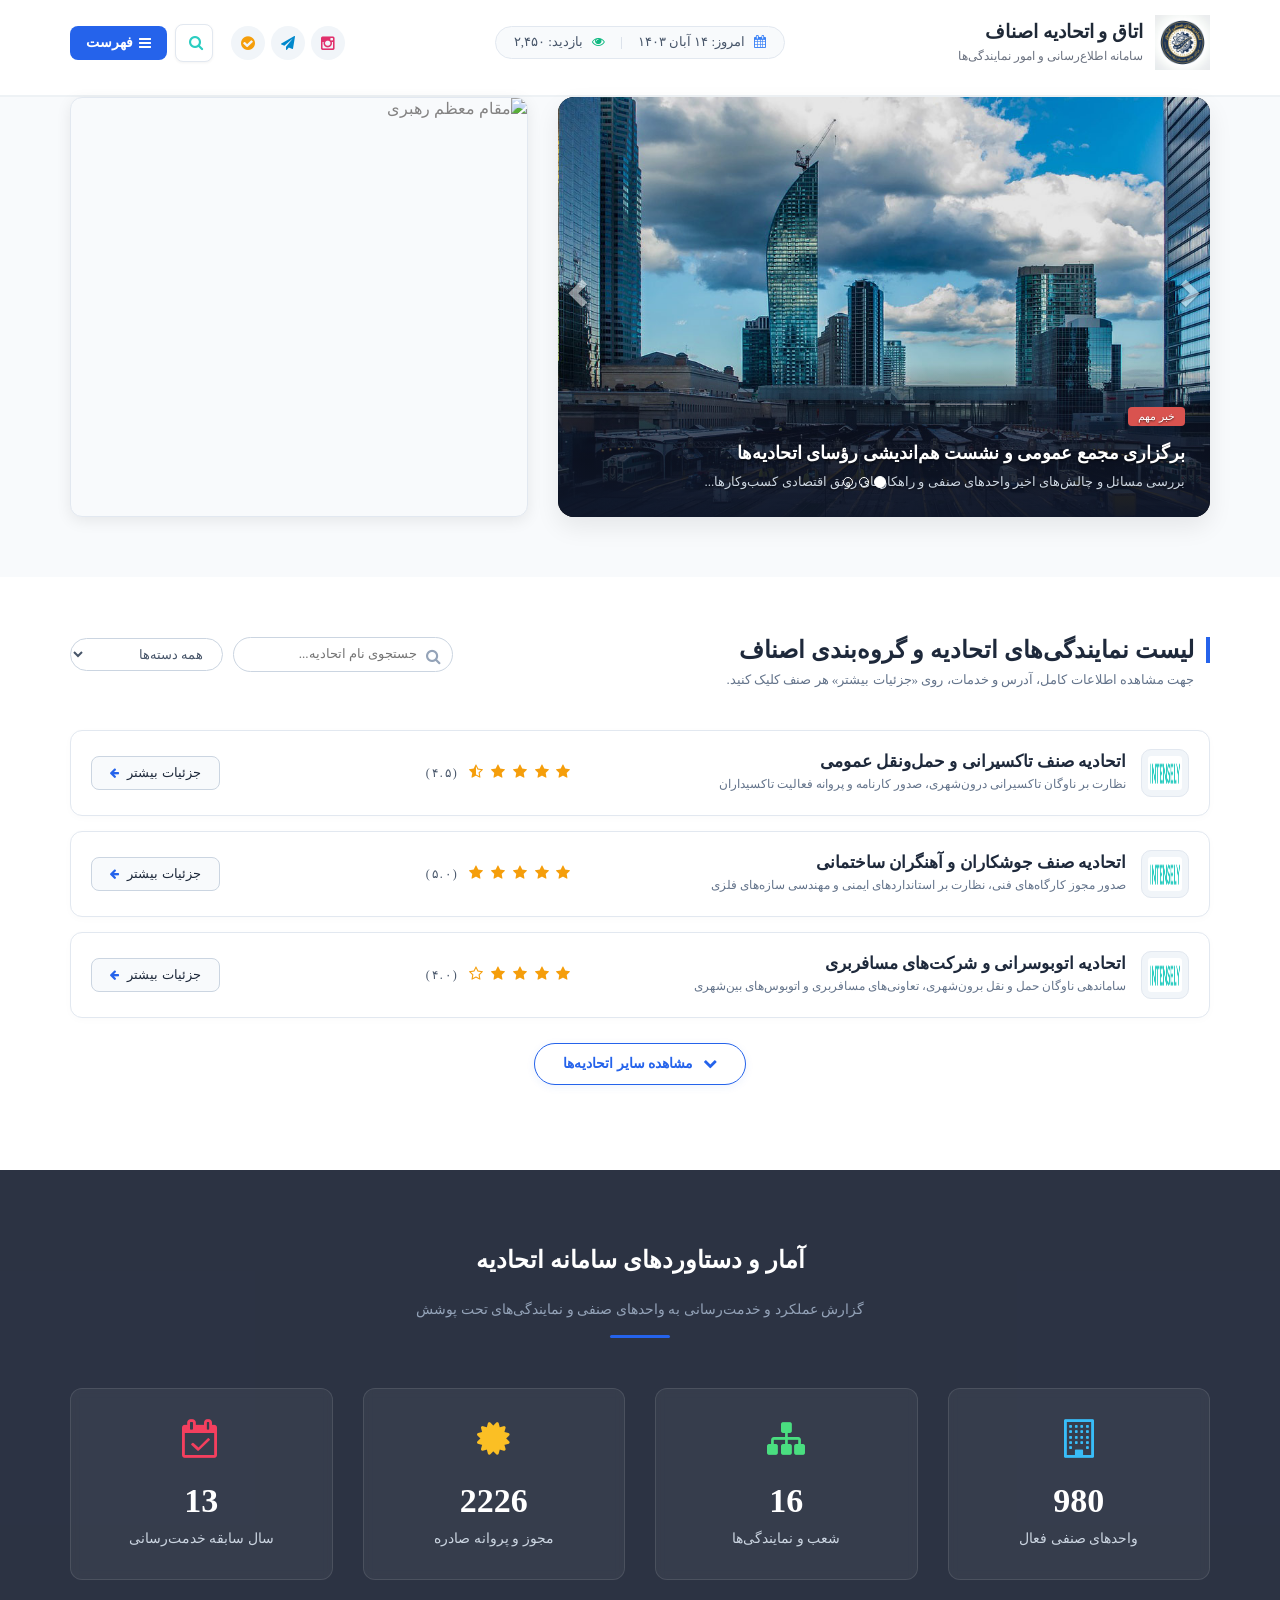
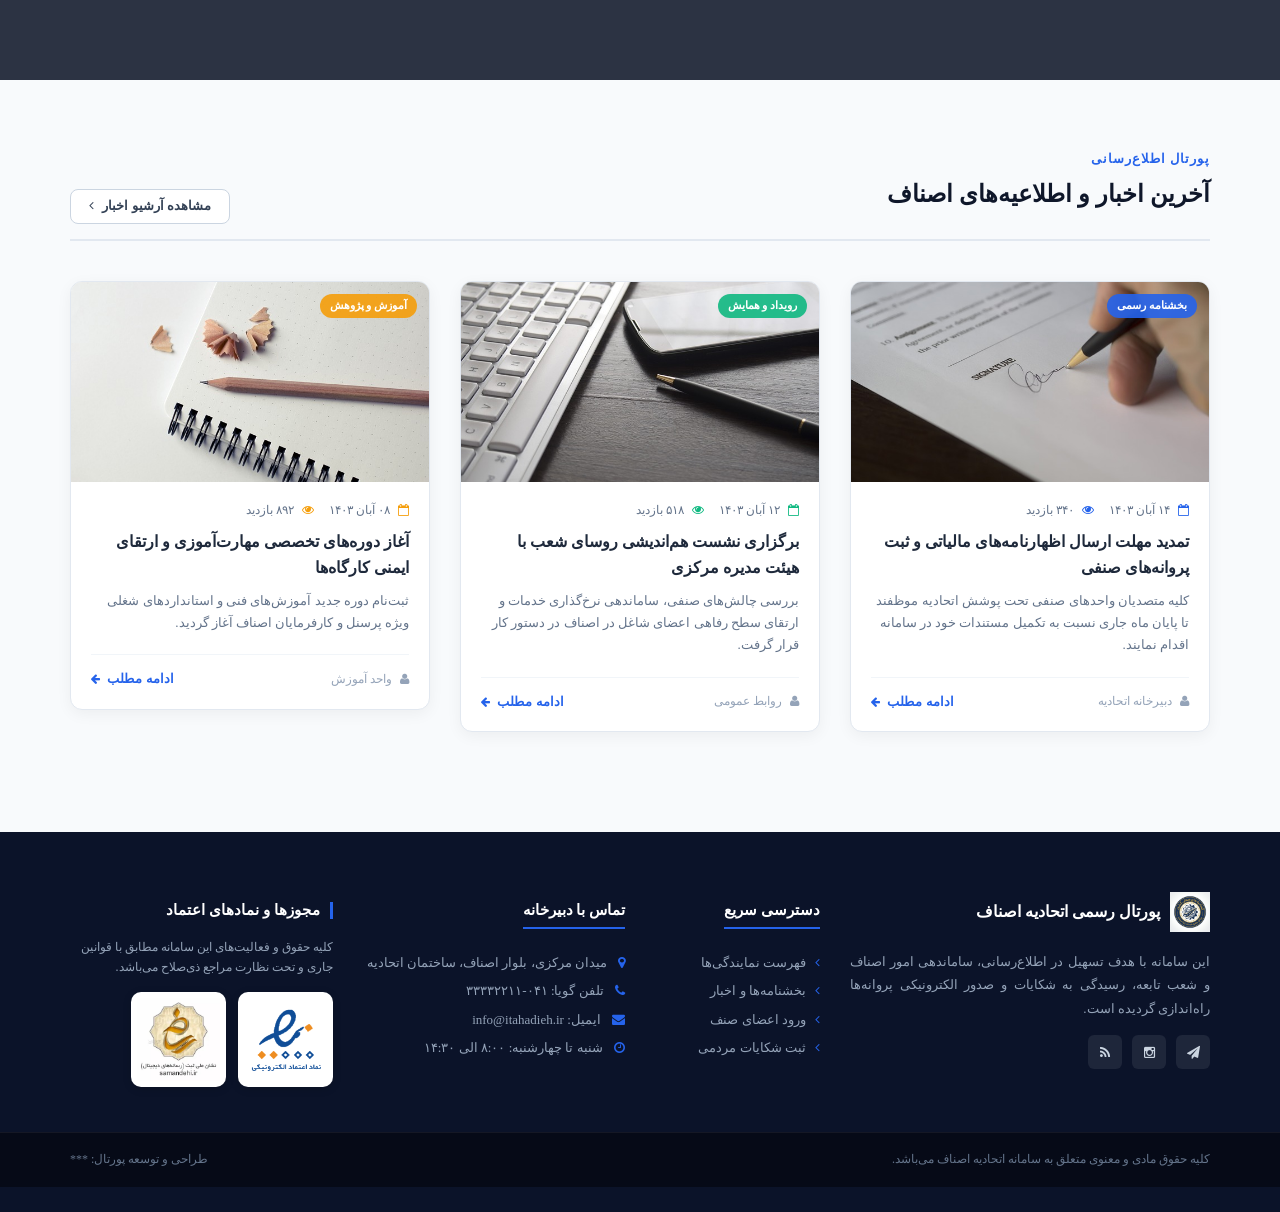
==== index.html @ 340cbeaf "first commit" ====
<!doctype html>
<html lang="fa_IR">
  <head>
    <meta charset="utf-8" />
    <meta http-equiv="X-UA-Compatible" content="IE=edge" />
    <meta name="viewport" content="width=device-width, initial-scale=1" />
    <!-- The above 3 meta tags *must* come first in the head; any other head content must come *after* these tags -->
    <title>Intensely : خانه</title>
    <!-- Favicon -->
    <link
      rel="shortcut icon"
      type="image/icon"
      href="assets/images/favicon.ico"
    />
    <!-- Font Awesome -->
    <link href="assets/css/font-awesome.css" rel="stylesheet" />
    <!-- Bootstrap -->
    <link href="assets/css/bootstrap.css" rel="stylesheet" />
    <!-- Slick slider -->
    <link rel="stylesheet" type="text/css" href="assets/css/slick.css" />
    <!-- Fancybox slider -->
    <link
      rel="stylesheet"
      href="assets/css/jquery.fancybox.css"
      type="text/css"
      media="screen"
    />
    <!-- Animate css -->
    <link rel="stylesheet" type="text/css" href="assets/css/animate.css" />
    <!-- Progress bar  -->
    <link
      rel="stylesheet"
      type="text/css"
      href="assets/css/bootstrap-progressbar-3.3.4.css"
    />
    <!-- Theme color -->
    <link
      id="switcher"
      href="assets/css/theme-color/default-theme.css"
      rel="stylesheet"
    />

    <!-- Main Style -->
    <link href="style.css" rel="stylesheet" />

    <!-- Fonts -->
    <link rel="stylesheet" type="text/css" href="font.css" />

    <!-- HTML5 shim and Respond.js for IE8 support of HTML5 elements and media queries -->
    <!-- WARNING: Respond.js doesn't work if you view the page via file:// -->
    <!--[if lt IE 9]>
      <script src="https://oss.maxcdn.com/html5shiv/3.7.2/html5shiv.min.js"></script>
      <script src="https://oss.maxcdn.com/respond/1.4.2/respond.min.js"></script>
    <![endif]-->
  </head>
  <link rel="canonical" href="http://www.20script.ir" />
  <body>
    <!-- BEGAIN PRELOADER -->
    <div id="preloader">
      <div id="status">&nbsp;</div>
    </div>
    <!-- END PRELOADER -->

    <!-- SCROLL TOP BUTTON -->
    <a class="scrollToTop" href="#"><i class="fa fa-angle-up"></i></a>
    <!-- END SCROLL TOP BUTTON -->

    <!-- ================= شروع هدر سازمانی اتحادیه ================= -->
    <header
      id="header"
      style="
        background: #ffffff;
        border-bottom: 2px solid #eef2f5;
        padding: 15px 0;
        direction: rtl;
        text-align: right;
      "
    >
      <div class="container">
        <div
          class="row"
          style="
            display: flex;
            align-items: center;
            justify-content: space-between;
            flex-wrap: wrap;
          "
        >
          <!-- ۱. سمت راست: لوگو و عنوان سایت -->
          <div
            class="col-md-4 col-sm-12"
            style="
              display: flex;
              align-items: center;
              justify-content: flex-start;
              margin-bottom: 10px;
            "
          >
            <a
              href="index.html"
              style="text-decoration: none; display: flex; align-items: center"
            >
              <img
                src="assets/images/union-logo.png"
                alt="اتحادیه اصناف"
                style="max-height: 55px; margin-left: 12px"
              />
              <div>
                <h3
                  style="
                    margin: 0;
                    font-size: 19px;
                    font-weight: bold;
                    color: #1f2937;
                    line-height: 1.3;
                  "
                >
                  اتاق و اتحادیه اصناف
                </h3>
                <span
                  style="
                    font-size: 12px;
                    color: #6b7280;
                    display: block;
                    margin-top: 4px;
                  "
                  >سامانه اطلاع‌رسانی و امور نمایندگی‌ها</span
                >
              </div>
            </a>
          </div>

          <!-- ۲. بخش وسط: کادر تاریخ روز و آمار بازدید -->
          <div
            class="col-md-4 col-sm-12 text-center"
            style="margin-bottom: 10px"
          >
            <div
              style="
                display: inline-flex;
                align-items: center;
                background: #f8fafc;
                border: 1px solid #e2e8f0;
                border-radius: 30px;
                padding: 6px 18px;
                font-size: 13px;
                color: #475569;
              "
            >
              <div style="margin-left: 15px">
                <i
                  class="fa fa-calendar"
                  style="color: #3b82f6; margin-left: 6px"
                ></i>
                <span>امروز: ۱۴ آبان ۱۴۰۳</span>
              </div>
              <span style="color: #cbd5e1">|</span>
              <div style="margin-right: 15px">
                <i
                  class="fa fa-eye"
                  style="color: #10b981; margin-left: 6px"
                ></i>
                <span>بازدید: ۲,۴۵۰</span>
              </div>
            </div>
          </div>

          <!-- ۳. سمت چپ: دکمه فهرست + جستجو + شبکه‌های اجتماعی -->
          <div
            class="col-md-4 col-sm-12"
            style="
              display: flex;
              align-items: center;
              justify-content: flex-end;
              gap: 8px;
              margin-bottom: 10px;
            "
          >
            <!-- آیکون‌های اجتماعی -->
            <div
              class="social-icons"
              style="display: flex; gap: 6px; margin-left: 10px"
            >
              <a
                href="#"
                title="اینستاگرام"
                style="
                  width: 34px;
                  height: 34px;
                  border-radius: 50%;
                  background: #f1f5f9;
                  display: flex;
                  align-items: center;
                  justify-content: center;
                  color: #e1306c;
                  text-decoration: none;
                "
              >
                <i class="fa fa-instagram" style="font-size: 16px"></i>
              </a>
              <a
                href="#"
                title="تلگرام"
                style="
                  width: 34px;
                  height: 34px;
                  border-radius: 50%;
                  background: #f1f5f9;
                  display: flex;
                  align-items: center;
                  justify-content: center;
                  color: #0088cc;
                  text-decoration: none;
                "
              >
                <i class="fa fa-paper-plane" style="font-size: 14px"></i>
              </a>
              <a
                href="#"
                title="پیام‌رسان رسمی"
                style="
                  width: 34px;
                  height: 34px;
                  border-radius: 50%;
                  background: #f1f5f9;
                  display: flex;
                  align-items: center;
                  justify-content: center;
                  color: #f59e0b;
                  text-decoration: none;
                "
              >
                <i class="fa fa-check-circle" style="font-size: 16px"></i>
              </a>
            </div>

            <!-- بخش جستجوی تعاملی هدر (نسخه کاملاً تراز و فیکس شده) -->
            <div
              class="header-search-wrapper"
              style="
                position: relative;
                display: inline-block;
                vertical-align: middle;
              "
            >
              <!-- دکمه جستجو -->
              <button
                id="search-toggle-btn"
                type="button"
                title="جستجو در سایت"
                style="
                  background: #ffffff;
                  border: 1px solid #e2e8f0;
                  border-radius: 8px;
                  width: 38px;
                  height: 38px;
                  display: flex;
                  align-items: center;
                  justify-content: center;
                  cursor: pointer;
                  color: #0284c7;
                  padding: 0;
                  margin: 0;
                  outline: none;
                  box-shadow: 0 1px 3px rgba(0, 0, 0, 0.05);
                  transition: all 0.2s;
                "
              >
                <i
                  id="search-icon"
                  class="fa fa-search"
                  style="
                    font-size: 15px;
                    line-height: 0;
                    display: block;
                    margin: 0;
                    padding: 0;
                    transform: translateY(-1px);
                  "
                ></i>
              </button>

              <!-- باکس جستجوی بازشونده -->
              <div
                id="header-search-box"
                style="
                  display: none;
                  position: absolute;
                  left: 0;
                  top: 46px;
                  z-index: 1000;
                  background: #ffffff;
                  border: 1px solid #e2e8f0;
                  border-radius: 8px;
                  padding: 6px;
                  box-shadow: 0 10px 25px rgba(0, 0, 0, 0.15);
                  width: 260px;
                  direction: rtl;
                "
              >
                <form
                  id="header-search-form"
                  onsubmit="event.preventDefault()"
                  style="margin: 0; display: flex; gap: 5px"
                >
                  <input
                    type="text"
                    id="header-search-input"
                    class="form-control"
                    placeholder="جستجو در سامانه اتحادیه..."
                    style="
                      height: 34px;
                      font-size: 12px;
                      border-radius: 6px;
                      border: 1px solid #cbd5e1;
                      box-shadow: none;
                    "
                  />
                  <button
                    type="submit"
                    class="btn btn-primary btn-sm"
                    style="border-radius: 6px; padding: 0 12px; height: 34px"
                  >
                    <i class="fa fa-search"></i>
                  </button>
                </form>
              </div>
            </div>

            <!-- دکمه فهرست -->
            <button
              type="button"
              class="btn btn-primary"
              data-toggle="collapse"
              data-target="#unionMainMenu"
              style="
                border-radius: 8px;
                font-weight: bold;
                padding: 7px 16px;
                background: #2563eb;
                border: none;
                display: flex;
                align-items: center;
              "
            >
              <i class="fa fa-bars" style="margin-left: 6px"></i> فهرست
            </button>
          </div>
        </div>
      </div>

      <!-- نوار منوی بازشو -->
      <div
        id="unionMainMenu"
        class="collapse"
        style="
          background: #1e293b;
          margin-top: 15px;
          border-top: 1px solid #334155;
        "
      >
        <div class="container" style="direction: rtl">
          <ul
            class="nav navbar-nav"
            style="float: right; margin: 0; padding: 10px 0"
          >
            <li>
              <a
                href="#"
                style="color: #fff; padding: 10px 15px; font-weight: bold"
                >صفحه اصلی</a
              >
            </li>
            <li>
              <a
                href="#representatives-section"
                style="color: #cbd5e1; padding: 10px 15px"
                >نمایندگی‌ها و اصناف</a
              >
            </li>
            <li>
              <a href="#latest-news" style="color: #cbd5e1; padding: 10px 15px"
                >اخبار و رویدادها</a
              >
            </li>
            <li>
              <a
                href="#announcements"
                style="color: #cbd5e1; padding: 10px 15px"
                >بخشنامه‌ها و اطلاعیه‌ها</a
              >
            </li>
            <li>
              <a href="#footer" style="color: #cbd5e1; padding: 10px 15px"
                >راه‌های ارتباطی</a
              >
            </li>
          </ul>
        </div>
      </div>
    </header>
    <!-- ================= پایان هدر سازمانی اتحادیه ================= -->

    <!-- Start login modal window -->
    <div
      aria-hidden="false"
      role="dialog"
      tabindex="-1"
      id="login-form"
      class="modal leread-modal fade in"
    >
      <div class="modal-dialog">
        <!-- Start login section -->
        <div id="login-content" class="modal-content">
          <div class="modal-header">
            <button
              aria-label="Close"
              data-dismiss="modal"
              class="close"
              type="button"
            >
              <span aria-hidden="true">×</span>
            </button>
            <h4 class="modal-title"><i class="fa fa-unlock-alt"></i>ورود</h4>
          </div>
          <div class="modal-body">
            <form>
              <div class="form-group">
                <input
                  type="text"
                  placeholder="نام کاربری"
                  class="form-control"
                />
              </div>
              <div class="form-group">
                <input
                  type="password"
                  placeholder="رمز عبور"
                  class="form-control"
                />
              </div>
              <div class="loginbox">
                <label><input type="checkbox" /><span>بخاطر بسپار</span></label>
                <button class="btn signin-btn" type="button">وارد شو</button>
              </div>
            </form>
          </div>
          <div class="modal-footer footer-box">
            <a href="#">رمز عبور را فراموش کردید؟</a>
            <span>حساب ندارید؟ <a id="signup-btn" href="#">عضو شوید.</a></span>
          </div>
        </div>
        <!-- Start signup section -->
        <div id="signup-content" class="modal-content">
          <div class="modal-header">
            <button
              aria-label="Close"
              data-dismiss="modal"
              class="close"
              type="button"
            >
              <span aria-hidden="true">×</span>
            </button>
            <h4 class="modal-title"><i class="fa fa-lock"></i>عضویت</h4>
          </div>
          <div class="modal-body">
            <form>
              <div class="form-group">
                <input placeholder="نام" class="form-control" />
              </div>
              <div class="form-group">
                <input placeholder="نام کاربری" class="form-control" />
              </div>
              <div class="form-group">
                <input placeholder="ایمیل" class="form-control" />
              </div>
              <div class="form-group">
                <input
                  type="password"
                  placeholder="رمز عبور"
                  class="form-control"
                />
              </div>
              <div class="signupbox">
                <span
                  >حساب دارید؟ <a id="login-btn" href="#">وارد شوید.</a></span
                >
              </div>
              <div class="loginbox">
                <label
                  ><input type="checkbox" /><span>بخاطر بسپار</span
                  ><i class="fa"></i
                ></label>
                <button class="btn signin-btn" type="button">عضویت</button>
              </div>
            </form>
          </div>
        </div>
      </div>
    </div>
    <!-- End login modal window -->

    <!-- ================= شروع بخش هیرو: اخبار (راست) + تصویر رهبری (چپ) ================= -->
    <section
      id="union-hero-section"
      style="padding: 25px 0 40px; background: #f8fafc; direction: rtl"
    >
      <div class="container">
        <div
          class="row"
          style="display: flex; align-items: stretch; flex-wrap: wrap"
        >
          <!-- ۱. سمت راست: اسلایدر اخبار (بزرگ‌تر - ۷ ستون) -->
          <div class="col-md-7 col-sm-12" style="margin-bottom: 20px">
            <div
              id="news-carousel"
              class="carousel slide"
              data-ride="carousel"
              style="
                border-radius: 16px;
                overflow: hidden;
                box-shadow: 0 10px 25px rgba(0, 0, 0, 0.08);
                height: 420px;
                background: #000;
              "
            >
              <!-- نقطه‌های اسلایدر -->
              <ol class="carousel-indicators" style="bottom: 12px">
                <li
                  data-target="#news-carousel"
                  data-slide-to="0"
                  class="active"
                ></li>
                <li data-target="#news-carousel" data-slide-to="1"></li>
                <li data-target="#news-carousel" data-slide-to="2"></li>
              </ol>

              <!-- اسلایدها -->
              <div class="carousel-inner" role="listbox" style="height: 100%">
                <!-- اسلاید اول -->
                <div class="item active" style="height: 100%">
                  <img
                    src="assets/images/slider-1.jpg"
                    alt="خبر اول"
                    style="
                      width: 100%;
                      height: 100%;
                      object-fit: cover;
                      filter: brightness(0.9);
                    "
                  />
                  <div
                    class="carousel-caption"
                    style="
                      right: 0;
                      left: 0;
                      bottom: 0;
                      padding: 40px 25px 25px;
                      text-align: right;
                      background: linear-gradient(
                        to top,
                        rgba(15, 23, 42, 0.95) 0%,
                        rgba(15, 23, 42, 0.6) 60%,
                        rgba(15, 23, 42, 0) 100%
                      );
                    "
                  >
                    <span
                      class="label label-danger"
                      style="
                        font-size: 11px;
                        padding: 4px 10px;
                        border-radius: 4px;
                        font-weight: normal;
                        margin-bottom: 8px;
                        display: inline-block;
                      "
                      >خبر مهم</span
                    >
                    <h4
                      style="
                        color: #ffffff;
                        font-size: 18px;
                        font-weight: bold;
                        margin: 6px 0;
                        line-height: 1.5;
                      "
                    >
                      برگزاری مجمع عمومی و نشست هم‌اندیشی رؤسای اتحادیه‌ها
                    </h4>
                    <p
                      style="
                        color: #cbd5e1;
                        font-size: 13px;
                        margin: 0;
                        display: -webkit-box;
                        -webkit-line-clamp: 1;
                        -webkit-box-orient: vertical;
                        overflow: hidden;
                      "
                    >
                      بررسی مسائل و چالش‌های اخیر واحدهای صنفی و راهکارهای رونق
                      اقتصادی کسب‌وکارها...
                    </p>
                  </div>
                </div>

                <!-- اسلاید دوم -->
                <div class="item" style="height: 100%">
                  <img
                    src="assets/images/slider-3.jpg"
                    alt="خبر دوم"
                    style="
                      width: 100%;
                      height: 100%;
                      object-fit: cover;
                      filter: brightness(0.9);
                    "
                  />
                  <div
                    class="carousel-caption"
                    style="
                      right: 0;
                      left: 0;
                      bottom: 0;
                      padding: 40px 25px 25px;
                      text-align: right;
                      background: linear-gradient(
                        to top,
                        rgba(15, 23, 42, 0.95) 0%,
                        rgba(15, 23, 42, 0.6) 60%,
                        rgba(15, 23, 42, 0) 100%
                      );
                    "
                  >
                    <span
                      class="label label-primary"
                      style="
                        font-size: 11px;
                        padding: 4px 10px;
                        border-radius: 4px;
                        font-weight: normal;
                        margin-bottom: 8px;
                        display: inline-block;
                      "
                      >اطلاعیه</span
                    >
                    <h4
                      style="
                        color: #ffffff;
                        font-size: 18px;
                        font-weight: bold;
                        margin: 6px 0;
                        line-height: 1.5;
                      "
                    >
                      تمدید مهلت ثبت‌نام در سامانه جامع اصناف و دریافت پروانه
                      کسب
                    </h4>
                    <p
                      style="
                        color: #cbd5e1;
                        font-size: 13px;
                        margin: 0;
                        display: -webkit-box;
                        -webkit-line-clamp: 1;
                        -webkit-box-orient: vertical;
                        overflow: hidden;
                      "
                    >
                      کلیه متقاضیان و دارندگان واحدهای صنفی تا پایان ماه جاری
                      فرصت دارند مدارک خود را تکمیل نمایند.
                    </p>
                  </div>
                </div>

                <!-- اسلاید سوم -->
                <div class="item" style="height: 100%">
                  <img
                    src="assets/images/slider-5.jpg"
                    alt="خبر سوم"
                    style="
                      width: 100%;
                      height: 100%;
                      object-fit: cover;
                      filter: brightness(0.9);
                    "
                  />
                  <div
                    class="carousel-caption"
                    style="
                      right: 0;
                      left: 0;
                      bottom: 0;
                      padding: 40px 25px 25px;
                      text-align: right;
                      background: linear-gradient(
                        to top,
                        rgba(15, 23, 42, 0.95) 0%,
                        rgba(15, 23, 42, 0.6) 60%,
                        rgba(15, 23, 42, 0) 100%
                      );
                    "
                  >
                    <span
                      class="label label-success"
                      style="
                        font-size: 11px;
                        padding: 4px 10px;
                        border-radius: 4px;
                        font-weight: normal;
                        margin-bottom: 8px;
                        display: inline-block;
                      "
                      >رویداد</span
                    >
                    <h4
                      style="
                        color: #ffffff;
                        font-size: 18px;
                        font-weight: bold;
                        margin: 6px 0;
                        line-height: 1.5;
                      "
                    >
                      آغاز ثبت‌نام دوره جدید آموزشی تخصصی قوانین مالیاتی و
                      کارگری اصناف
                    </h4>
                    <p
                      style="
                        color: #cbd5e1;
                        font-size: 13px;
                        margin: 0;
                        display: -webkit-box;
                        -webkit-line-clamp: 1;
                        -webkit-box-orient: vertical;
                        overflow: hidden;
                      "
                    >
                      این دوره‌ها با همکاری مراجع ذی‌ربط جهت ارتقای سطح دانش
                      حقوقی کسبه محترم برگزار می‌گردد.
                    </p>
                  </div>
                </div>
              </div>

              <!-- دکمه‌های چپ و راست اسلایدر -->
              <a
                class="left carousel-control"
                href="#news-carousel"
                role="button"
                data-slide="next"
                style="background: none; width: 45px"
              >
                <span
                  class="glyphicon glyphicon-chevron-left"
                  aria-hidden="true"
                  style="top: 50%; transform: translateY(-50%)"
                ></span>
              </a>
              <a
                class="right carousel-control"
                href="#news-carousel"
                role="button"
                data-slide="prev"
                style="background: none; width: 45px"
              >
                <span
                  class="glyphicon glyphicon-chevron-right"
                  aria-hidden="true"
                  style="top: 50%; transform: translateY(-50%)"
                ></span>
              </a>
            </div>
          </div>

          <!-- ستون سمت چپ: در دسکتاپ ۵ ستون، در موبایل ۱۲ ستون (کامل زیر اسلایدر) -->
          <div class="col-md-5 col-sm-12 col-xs-12">
            <div
              class="leader-image-box"
              style="
                width: 100%;
                height: 420px;
                border-radius: 12px;
                overflow: hidden;
                box-shadow: 0 4px 15px rgba(0, 0, 0, 0.08);
                border: 1px solid #e2e8f0;
                background-color: #f8fafc;
              "
            >
              <img
                src="assets/images/leader.jpg"
                alt="مقام معظم رهبری"
                style="
                  width: 100%;
                  height: 100%;
                  object-fit: cover;
                  object-position: top center;
                  display: block;
                "
              />
            </div>
          </div>
        </div>
      </div>
    </section>
    <!-- ================= پایان بخش هیرو ================= -->

    <!-- ================= شروع بخش نمایندگی‌ها و اصناف ================= -->
    <section
      id="representatives-section"
      style="
        padding: 60px 0;
        background: #ffffff;
        direction: rtl;
        text-align: right;
      "
    >
      <div class="container">
        <!-- تیتر بخش + جستجو و فیلتر -->
        <div class="row" style="margin-bottom: 30px">
          <div class="col-md-6 col-sm-12">
            <h3
              style="
                margin: 0;
                font-size: 24px;
                font-weight: bold;
                color: #1e293b;
                border-right: 4px solid #2563eb;
                padding-right: 12px;
              "
            >
              لیست نمایندگی‌های اتحادیه و گروه‌بندی اصناف
            </h3>
            <p
              style="
                color: #64748b;
                font-size: 13px;
                margin-top: 8px;
                margin-right: 16px;
              "
            >
              جهت مشاهده اطلاعات کامل، آدرس و خدمات، روی «جزئیات بیشتر» هر صنف
              کلیک کنید.
            </p>
          </div>

          <!-- باکس جستجو و فیلتر زنده -->
          <div
            class="col-md-6 col-sm-12 text-left"
            style="
              display: flex;
              gap: 10px;
              justify-content: flex-end;
              align-items: center;
              flex-wrap: wrap;
            "
          >
            <!-- اینپوت جستجو -->
            <div style="position: relative; width: 220px">
              <input
                type="text"
                id="unionSearchInput"
                placeholder="جستجوی نام اتحادیه..."
                style="
                  width: 100%;
                  border: 1px solid #cbd5e1;
                  border-radius: 20px;
                  padding: 7px 35px 7px 15px;
                  font-size: 13px;
                  outline: none;
                "
              />
              <i
                class="fa fa-search"
                style="
                  position: absolute;
                  right: 12px;
                  top: 11px;
                  color: #94a3b8;
                "
              ></i>
            </div>

            <!-- فیلتر دسته‌بندی -->
            <select
              id="unionCategoryFilter"
              style="
                border: 1px solid #cbd5e1;
                border-radius: 20px;
                padding: 7px 15px;
                font-size: 13px;
                outline: none;
                background: #fff;
                color: #475569;
              "
            >
              <option value="all">همه دسته‌ها</option>
              <option value="transport">خدمات حمل و نقل</option>
              <option value="technical">فنی و مهندسی</option>
              <option value="clothing">پوشاک و نساجی</option>
              <option value="food">صنایع غذایی</option>
            </select>
          </div>
        </div>

        <!-- لیست ردیفی نمایندگی‌ها -->
        <div id="unionCardsList">
          <!-- ۱. اتحادیه تاکسیرانی -->
          <div
            class="union-item"
            data-category="transport"
            style="
              border: 1px solid #e2e8f0;
              border-radius: 12px;
              margin-bottom: 15px;
              background: #ffffff;
              padding: 18px 20px;
              box-shadow: 0 2px 8px rgba(0, 0, 0, 0.02);
              transition: 0.2s;
            "
          >
            <div
              class="row"
              style="
                display: flex;
                align-items: center;
                justify-content: space-between;
                flex-wrap: wrap;
              "
            >
              <!-- راست: لوگو و نام -->
              <div
                class="col-md-6 col-sm-12"
                style="display: flex; align-items: center"
              >
                <img
                  src="assets/images/logo.png"
                  alt="اتحادیه تاکسیرانی"
                  style="
                    width: 48px;
                    height: 48px;
                    border-radius: 10px;
                    background: #f1f5f9;
                    padding: 6px;
                    margin-left: 15px;
                    border: 1px solid #e2e8f0;
                  "
                />
                <div>
                  <h4
                    class="union-title"
                    style="
                      margin: 0 0 5px;
                      font-size: 17px;
                      font-weight: bold;
                      color: #1e293b;
                    "
                  >
                    اتحادیه صنف تاکسیرانی و حمل‌ونقل عمومی
                  </h4>
                  <p style="margin: 0; font-size: 12px; color: #64748b">
                    نظارت بر ناوگان تاکسیرانی درون‌شهری، صدور کارنامه و پروانه
                    فعالیت تاکسیداران
                  </p>
                </div>
              </div>
              <!-- وسط: امتیاز -->
              <div class="col-md-3 col-sm-6 text-center" style="margin: 8px 0">
                <div
                  style="color: #f59e0b; font-size: 15px; letter-spacing: 2px"
                >
                  <i class="fa fa-star"></i>
                  <i class="fa fa-star"></i>
                  <i class="fa fa-star"></i>
                  <i class="fa fa-star"></i>
                  <i class="fa fa-star-half-o"></i>
                  <span
                    style="color: #475569; font-size: 12px; margin-right: 5px"
                    >(۴.۵)</span
                  >
                </div>
              </div>
              <!-- چپ: دکمه رفتن به صفحه اختصاصی -->
              <div class="col-md-3 col-sm-6 text-left" style="text-align: left">
                <a
                  href="union-details.html?id=taxi"
                  class="btn btn-default"
                  style="
                    border-radius: 8px;
                    font-weight: 500;
                    font-size: 13px;
                    padding: 7px 18px;
                    border: 1px solid #cbd5e1;
                    background: #f8fafc;
                    color: #1e293b;
                    transition: 0.2s;
                  "
                >
                  جزئیات بیشتر
                  <i
                    class="fa fa-arrow-left"
                    style="font-size: 11px; margin-right: 5px; color: #2563eb"
                  ></i>
                </a>
              </div>
            </div>
          </div>

          <!-- ۲. اتحادیه جوشکاران -->
          <div
            class="union-item"
            data-category="technical"
            style="
              border: 1px solid #e2e8f0;
              border-radius: 12px;
              margin-bottom: 15px;
              background: #ffffff;
              padding: 18px 20px;
              box-shadow: 0 2px 8px rgba(0, 0, 0, 0.02);
              transition: 0.2s;
            "
          >
            <div
              class="row"
              style="
                display: flex;
                align-items: center;
                justify-content: space-between;
                flex-wrap: wrap;
              "
            >
              <div
                class="col-md-6 col-sm-12"
                style="display: flex; align-items: center"
              >
                <img
                  src="assets/images/logo.png"
                  alt="اتحادیه جوشکاران"
                  style="
                    width: 48px;
                    height: 48px;
                    border-radius: 10px;
                    background: #f1f5f9;
                    padding: 6px;
                    margin-left: 15px;
                    border: 1px solid #e2e8f0;
                  "
                />
                <div>
                  <h4
                    class="union-title"
                    style="
                      margin: 0 0 5px;
                      font-size: 17px;
                      font-weight: bold;
                      color: #1e293b;
                    "
                  >
                    اتحادیه صنف جوشکاران و آهنگران ساختمانی
                  </h4>
                  <p style="margin: 0; font-size: 12px; color: #64748b">
                    صدور مجوز کارگاه‌های فنی، نظارت بر استانداردهای ایمنی و
                    مهندسی سازه‌های فلزی
                  </p>
                </div>
              </div>
              <div class="col-md-3 col-sm-6 text-center" style="margin: 8px 0">
                <div
                  style="color: #f59e0b; font-size: 15px; letter-spacing: 2px"
                >
                  <i class="fa fa-star"></i>
                  <i class="fa fa-star"></i>
                  <i class="fa fa-star"></i>
                  <i class="fa fa-star"></i>
                  <i class="fa fa-star"></i>
                  <span
                    style="color: #475569; font-size: 12px; margin-right: 5px"
                    >(۵.۰)</span
                  >
                </div>
              </div>
              <div class="col-md-3 col-sm-6 text-left" style="text-align: left">
                <a
                  href="union-details.html?id=welder"
                  class="btn btn-default"
                  style="
                    border-radius: 8px;
                    font-weight: 500;
                    font-size: 13px;
                    padding: 7px 18px;
                    border: 1px solid #cbd5e1;
                    background: #f8fafc;
                    color: #1e293b;
                    transition: 0.2s;
                  "
                >
                  جزئیات بیشتر
                  <i
                    class="fa fa-arrow-left"
                    style="font-size: 11px; margin-right: 5px; color: #2563eb"
                  ></i>
                </a>
              </div>
            </div>
          </div>

          <!-- ۳. اتحادیه اتوبوسرانی -->
          <div
            class="union-item"
            data-category="transport"
            style="
              border: 1px solid #e2e8f0;
              border-radius: 12px;
              margin-bottom: 15px;
              background: #ffffff;
              padding: 18px 20px;
              box-shadow: 0 2px 8px rgba(0, 0, 0, 0.02);
              transition: 0.2s;
            "
          >
            <div
              class="row"
              style="
                display: flex;
                align-items: center;
                justify-content: space-between;
                flex-wrap: wrap;
              "
            >
              <div
                class="col-md-6 col-sm-12"
                style="display: flex; align-items: center"
              >
                <img
                  src="assets/images/logo.png"
                  alt="اتحادیه اتوبوسرانی"
                  style="
                    width: 48px;
                    height: 48px;
                    border-radius: 10px;
                    background: #f1f5f9;
                    padding: 6px;
                    margin-left: 15px;
                    border: 1px solid #e2e8f0;
                  "
                />
                <div>
                  <h4
                    class="union-title"
                    style="
                      margin: 0 0 5px;
                      font-size: 17px;
                      font-weight: bold;
                      color: #1e293b;
                    "
                  >
                    اتحادیه اتوبوسرانی و شرکت‌های مسافربری
                  </h4>
                  <p style="margin: 0; font-size: 12px; color: #64748b">
                    ساماندهی ناوگان حمل و نقل برون‌شهری، تعاونی‌های مسافربری و
                    اتوبوس‌های بین‌شهری
                  </p>
                </div>
              </div>
              <div class="col-md-3 col-sm-6 text-center" style="margin: 8px 0">
                <div
                  style="color: #f59e0b; font-size: 15px; letter-spacing: 2px"
                >
                  <i class="fa fa-star"></i>
                  <i class="fa fa-star"></i>
                  <i class="fa fa-star"></i>
                  <i class="fa fa-star"></i>
                  <i class="fa fa-star-o"></i>
                  <span
                    style="color: #475569; font-size: 12px; margin-right: 5px"
                    >(۴.۰)</span
                  >
                </div>
              </div>
              <div class="col-md-3 col-sm-6 text-left" style="text-align: left">
                <a
                  href="union-details.html?id=bus"
                  class="btn btn-default"
                  style="
                    border-radius: 8px;
                    font-weight: 500;
                    font-size: 13px;
                    padding: 7px 18px;
                    border: 1px solid #cbd5e1;
                    background: #f8fafc;
                    color: #1e293b;
                    transition: 0.2s;
                  "
                >
                  جزئیات بیشتر
                  <i
                    class="fa fa-arrow-left"
                    style="font-size: 11px; margin-right: 5px; color: #2563eb"
                  ></i>
                </a>
              </div>
            </div>
          </div>
          <!-- ==================== ۴ اتحادیه جدید (لود با دکمه) ==================== -->

          <!-- ==================== کارت‌های جدید (Load More) ==================== -->

          <!-- ۴. اتحادیه صنف نانوایان و قنادان -->
          <div
            class="union-item extra-union"
            data-category="food"
            style="
              display: none;
              border: 1px solid #e2e8f0;
              border-radius: 12px;
              margin-bottom: 15px;
              background: #ffffff;
              padding: 18px 20px;
              box-shadow: 0 2px 8px rgba(0, 0, 0, 0.02);
              transition: all 0.2s ease;
            "
          >
            <div
              class="row"
              style="display: flex; align-items: center; flex-wrap: wrap"
            >
              <!-- سمت راست: لوگو + عنوان و توضیحات -->
              <div
                class="col-md-6 col-sm-12"
                style="display: flex; align-items: center; gap: 15px"
              >
                <div
                  style="
                    width: 52px;
                    height: 52px;
                    min-width: 52px;
                    border-radius: 10px;
                    background: #f8fafc;
                    border: 1px solid #e2e8f0;
                    display: flex;
                    align-items: center;
                    justify-content: center;
                    overflow: hidden;
                    padding: 4px;
                  "
                >
                  <img
                    src="assets/images/logo.png"
                    alt="لوگو"
                    style="
                      max-width: 100%;
                      max-height: 100%;
                      object-fit: contain;
                    "
                  />
                </div>
                <div>
                  <h4
                    class="union-title"
                    style="
                      margin: 0 0 6px 0;
                      font-size: 16px;
                      font-weight: bold;
                      color: #1e293b;
                    "
                  >
                    اتحادیه صنف نانوایان و قنادان
                  </h4>
                  <p
                    style="
                      margin: 0;
                      font-size: 13px;
                      color: #64748b;
                      line-height: 1.6;
                    "
                  >
                    نظارت بر کیفیت پخت، توزیع سهمیه و صدور پروانه کسب واحدهای
                    صنفی نانوایی
                  </p>
                </div>
              </div>

              <!-- وسط: امتیاز ستاره‌ای -->
              <div class="col-md-3 col-sm-6 text-center" style="margin: 10px 0">
                <span style="font-size: 13px; color: #64748b; margin-left: 6px"
                  >(۴.۸)</span
                >
                <span style="color: #f59e0b; font-size: 15px">
                  <i class="fa fa-star"></i>
                  <i class="fa fa-star"></i>
                  <i class="fa fa-star"></i>
                  <i class="fa fa-star"></i>
                  <i class="fa fa-star"></i>
                </span>
              </div>

              <!-- سمت چپ: دکمه جزئیات بیشتر -->
              <div class="col-md-3 col-sm-6 text-left" style="text-align: left">
                <a
                  href="union-details.html?id=bus"
                  class="btn btn-default"
                  style="
                    border-radius: 8px;
                    font-weight: 500;
                    font-size: 13px;
                    padding: 7px 18px;
                    border: 1px solid #cbd5e1;
                    background: #f8fafc;
                    color: #1e293b;
                    transition: 0.2s;
                  "
                >
                  جزئیات بیشتر
                  <i
                    class="fa fa-arrow-left"
                    style="font-size: 11px; margin-right: 5px; color: #2563eb"
                  ></i>
                </a>
              </div>
            </div>
          </div>

          <!-- ۵. اتحادیه تولیدکنندگان و فروشندگان پوشاک -->
          <div
            class="union-item extra-union"
            data-category="clothing"
            style="
              display: none;
              border: 1px solid #e2e8f0;
              border-radius: 12px;
              margin-bottom: 15px;
              background: #ffffff;
              padding: 18px 20px;
              box-shadow: 0 2px 8px rgba(0, 0, 0, 0.02);
              transition: all 0.2s ease;
            "
          >
            <div
              class="row"
              style="display: flex; align-items: center; flex-wrap: wrap"
            >
              <div
                class="col-md-6 col-sm-12"
                style="display: flex; align-items: center; gap: 15px"
              >
                <div
                  style="
                    width: 52px;
                    height: 52px;
                    min-width: 52px;
                    border-radius: 10px;
                    background: #f8fafc;
                    border: 1px solid #e2e8f0;
                    display: flex;
                    align-items: center;
                    justify-content: center;
                    overflow: hidden;
                    padding: 4px;
                  "
                >
                  <img
                    src="assets/images/logo.png"
                    alt="لوگو"
                    style="
                      max-width: 100%;
                      max-height: 100%;
                      object-fit: contain;
                    "
                  />
                </div>
                <div>
                  <h4
                    class="union-title"
                    style="
                      margin: 0 0 6px 0;
                      font-size: 16px;
                      font-weight: bold;
                      color: #1e293b;
                    "
                  >
                    اتحادیه تولیدکنندگان و فروشندگان پوشاک
                  </h4>
                  <p
                    style="
                      margin: 0;
                      font-size: 13px;
                      color: #64748b;
                      line-height: 1.6;
                    "
                  >
                    ساماندهی تولیدکنندگان داخلی پوشاک و نظارت بر ضوابط عرضه و
                    فروش
                  </p>
                </div>
              </div>

              <div class="col-md-3 col-sm-6 text-center" style="margin: 10px 0">
                <span style="font-size: 13px; color: #64748b; margin-left: 6px"
                  >(۴.۲)</span
                >
                <span style="color: #f59e0b; font-size: 15px">
                  <i class="fa fa-star"></i>
                  <i class="fa fa-star"></i>
                  <i class="fa fa-star"></i>
                  <i class="fa fa-star"></i>
                  <i class="fa fa-star-o"></i>
                </span>
              </div>

              <div class="col-md-3 col-sm-6 text-left" style="text-align: left">
                <a
                  href="union-details.html?id=bus"
                  class="btn btn-default"
                  style="
                    border-radius: 8px;
                    font-weight: 500;
                    font-size: 13px;
                    padding: 7px 18px;
                    border: 1px solid #cbd5e1;
                    background: #f8fafc;
                    color: #1e293b;
                    transition: 0.2s;
                  "
                >
                  جزئیات بیشتر
                  <i
                    class="fa fa-arrow-left"
                    style="font-size: 11px; margin-right: 5px; color: #2563eb"
                  ></i>
                </a>
              </div>
            </div>
          </div>

          <!-- ۶. اتحادیه صنف فناوران رایانه و لوازم الکترونیک -->
          <div
            class="union-item extra-union"
            data-category="technical"
            style="
              display: none;
              border: 1px solid #e2e8f0;
              border-radius: 12px;
              margin-bottom: 15px;
              background: #ffffff;
              padding: 18px 20px;
              box-shadow: 0 2px 8px rgba(0, 0, 0, 0.02);
              transition: all 0.2s ease;
            "
          >
            <div
              class="row"
              style="display: flex; align-items: center; flex-wrap: wrap"
            >
              <div
                class="col-md-6 col-sm-12"
                style="display: flex; align-items: center; gap: 15px"
              >
                <div
                  style="
                    width: 52px;
                    height: 52px;
                    min-width: 52px;
                    border-radius: 10px;
                    background: #f8fafc;
                    border: 1px solid #e2e8f0;
                    display: flex;
                    align-items: center;
                    justify-content: center;
                    overflow: hidden;
                    padding: 4px;
                  "
                >
                  <img
                    src="assets/images/logo.png"
                    alt="لوگو"
                    style="
                      max-width: 100%;
                      max-height: 100%;
                      object-fit: contain;
                    "
                  />
                </div>
                <div>
                  <h4
                    class="union-title"
                    style="
                      margin: 0 0 6px 0;
                      font-size: 16px;
                      font-weight: bold;
                      color: #1e293b;
                    "
                  >
                    اتحادیه صنف فناوران رایانه و الکترونیک
                  </h4>
                  <p
                    style="
                      margin: 0;
                      font-size: 13px;
                      color: #64748b;
                      line-height: 1.6;
                    "
                  >
                    نظارت بر شرکت‌ها و فروشگاه‌های حوزه سخت‌افزار، تجهیزات شبکه
                    و خدمات رایانه‌ای
                  </p>
                </div>
              </div>

              <div class="col-md-3 col-sm-6 text-center" style="margin: 10px 0">
                <span style="font-size: 13px; color: #64748b; margin-left: 6px"
                  >(۴.۹)</span
                >
                <span style="color: #f59e0b; font-size: 15px">
                  <i class="fa fa-star"></i>
                  <i class="fa fa-star"></i>
                  <i class="fa fa-star"></i>
                  <i class="fa fa-star"></i>
                  <i class="fa fa-star"></i>
                </span>
              </div>

              <div class="col-md-3 col-sm-6 text-left" style="text-align: left">
                <a
                  href="union-details.html?id=bus"
                  class="btn btn-default"
                  style="
                    border-radius: 8px;
                    font-weight: 500;
                    font-size: 13px;
                    padding: 7px 18px;
                    border: 1px solid #cbd5e1;
                    background: #f8fafc;
                    color: #1e293b;
                    transition: 0.2s;
                  "
                >
                  جزئیات بیشتر
                  <i
                    class="fa fa-arrow-left"
                    style="font-size: 11px; margin-right: 5px; color: #2563eb"
                  ></i>
                </a>
              </div>
            </div>
          </div>

          <!-- ۷. اتحادیه صنف باربری و خدمات حمل بار -->
          <div
            class="union-item extra-union"
            data-category="transport"
            style="
              display: none;
              border: 1px solid #e2e8f0;
              border-radius: 12px;
              margin-bottom: 15px;
              background: #ffffff;
              padding: 18px 20px;
              box-shadow: 0 2px 8px rgba(0, 0, 0, 0.02);
              transition: all 0.2s ease;
            "
          >
            <div
              class="row"
              style="display: flex; align-items: center; flex-wrap: wrap"
            >
              <div
                class="col-md-6 col-sm-12"
                style="display: flex; align-items: center; gap: 15px"
              >
                <div
                  style="
                    width: 52px;
                    height: 52px;
                    min-width: 52px;
                    border-radius: 10px;
                    background: #f8fafc;
                    border: 1px solid #e2e8f0;
                    display: flex;
                    align-items: center;
                    justify-content: center;
                    overflow: hidden;
                    padding: 4px;
                  "
                >
                  <img
                    src="assets/images/logo.png"
                    alt="لوگو"
                    style="
                      max-width: 100%;
                      max-height: 100%;
                      object-fit: contain;
                    "
                  />
                </div>
                <div>
                  <h4
                    class="union-title"
                    style="
                      margin: 0 0 6px 0;
                      font-size: 16px;
                      font-weight: bold;
                      color: #1e293b;
                    "
                  >
                    اتحادیه صنف باربری و شرکت‌های حمل بار
                  </h4>
                  <p
                    style="
                      margin: 0;
                      font-size: 13px;
                      color: #64748b;
                      line-height: 1.6;
                    "
                  >
                    نظارت بر تعرفه‌های جابجایی بار و اثاثیه منزل و صدور مجوز
                    دفاتر باربری
                  </p>
                </div>
              </div>

              <div class="col-md-3 col-sm-6 text-center" style="margin: 10px 0">
                <span style="font-size: 13px; color: #64748b; margin-left: 6px"
                  >(۴.۱)</span
                >
                <span style="color: #f59e0b; font-size: 15px">
                  <i class="fa fa-star"></i>
                  <i class="fa fa-star"></i>
                  <i class="fa fa-star"></i>
                  <i class="fa fa-star"></i>
                  <i class="fa fa-star-o"></i>
                </span>
              </div>

              <div class="col-md-3 col-sm-6 text-left" style="text-align: left">
                <a
                  href="union-details.html?id=bus"
                  class="btn btn-default"
                  style="
                    border-radius: 8px;
                    font-weight: 500;
                    font-size: 13px;
                    padding: 7px 18px;
                    border: 1px solid #cbd5e1;
                    background: #f8fafc;
                    color: #1e293b;
                    transition: 0.2s;
                  "
                >
                  جزئیات بیشتر
                  <i
                    class="fa fa-arrow-left"
                    style="font-size: 11px; margin-right: 5px; color: #2563eb"
                  ></i>
                </a>
              </div>
            </div>
          </div>
          <!-- ==================== پایان کارت‌های جدید ==================== -->
        </div>
        <!-- دکمه دوحالته مشاهده بیشتر / بستن -->
        <div class="row text-center" style="margin-top: 25px; margin-bottom: 25px;">
          <div class="col-xs-12">
            <button id="toggleUnionsBtn" type="button" 
              style="background: #ffffff; border: 1.5px solid #2563eb; color: #2563eb; font-weight: bold; font-size: 14px; padding: 10px 28px; border-radius: 25px; cursor: pointer; transition: all 0.25s ease; box-shadow: 0 2px 8px rgba(37,99,235,0.08); outline: none;">
              <i class="fa fa-chevron-down" style="margin-left: 6px;"></i> <span id="toggleBtnText">مشاهده سایر اتحادیه‌ها</span>
            </button>
          </div>
        </div>

        </div>
      </div>
    </section>
    <!-- ================= پایان بخش نمایندگی‌ها و اصناف ================= -->

    <!-- ================= بخش آمار و ارقام اتحادیه ================= -->
    <section
      id="counter"
      style="
        position: relative;
        background: url(&quot;assets/images/counter-bg.jpg&quot;) no-repeat
          center center fixed;
        background-size: cover;
        padding: 70px 0;
        direction: rtl;
      "
    >
      <!-- لایه تاریک و شیک روی پس‌زمینه -->
      <div
        style="
          position: absolute;
          top: 0;
          left: 0;
          width: 100%;
          height: 100%;
          background: rgba(15, 23, 42, 0.88);
        "
      ></div>

      <div class="container" style="position: relative; z-index: 2">
        <!-- عنوان بخش آمار -->
        <div class="row">
          <div class="col-md-12 text-center" style="margin-bottom: 50px">
            <h2
              style="
                color: #ffffff;
                font-size: 24px;
                font-weight: bold;
                margin-bottom: 10px;
              "
            >
              آمار و دستاوردهای سامانه اتحادیه
            </h2>
            <p style="color: #94a3b8; font-size: 14px">
              گزارش عملکرد و خدمت‌رسانی به واحدهای صنفی و نمایندگی‌های تحت پوشش
            </p>
            <div
              style="
                width: 60px;
                height: 3px;
                background: #2563eb;
                margin: 15px auto 0;
                border-radius: 2px;
              "
            ></div>
          </div>
        </div>

        <div class="row">
          <!-- آیتم ۱: واحدهای صنفی -->
          <div class="col-md-3 col-sm-6" style="margin-bottom: 30px">
            <div
              style="
                background: rgba(255, 255, 255, 0.05);
                border: 1px solid rgba(255, 255, 255, 0.1);
                border-radius: 12px;
                padding: 30px 20px;
                text-align: center;
                backdrop-filter: blur(5px);
                transition: all 0.3s;
              "
            >
              <i
                class="fa fa-building-o"
                style="
                  font-size: 38px;
                  color: #38bdf8;
                  margin-bottom: 15px;
                  display: inline-block;
                "
              ></i>
              <h3
                class="counter"
                style="
                  color: #ffffff;
                  font-size: 34px;
                  font-weight: 800;
                  margin: 10px 0;
                "
              >
                1850
              </h3>
              <p
                style="
                  color: #cbd5e1;
                  font-size: 14px;
                  margin: 0;
                  font-weight: 500;
                "
              >
                واحدهای صنفی فعال
              </p>
            </div>
          </div>

          <!-- آیتم ۲: نمایندگی‌ها -->
          <div class="col-md-3 col-sm-6" style="margin-bottom: 30px">
            <div
              style="
                background: rgba(255, 255, 255, 0.05);
                border: 1px solid rgba(255, 255, 255, 0.1);
                border-radius: 12px;
                padding: 30px 20px;
                text-align: center;
                backdrop-filter: blur(5px);
                transition: all 0.3s;
              "
            >
              <i
                class="fa fa-sitemap"
                style="
                  font-size: 38px;
                  color: #4ade80;
                  margin-bottom: 15px;
                  display: inline-block;
                "
              ></i>
              <h3
                class="counter"
                style="
                  color: #ffffff;
                  font-size: 34px;
                  font-weight: 800;
                  margin: 10px 0;
                "
              >
                32
              </h3>
              <p
                style="
                  color: #cbd5e1;
                  font-size: 14px;
                  margin: 0;
                  font-weight: 500;
                "
              >
                شعب و نمایندگی‌ها
              </p>
            </div>
          </div>

          <!-- آیتم ۳: پروانه‌های کسب -->
          <div class="col-md-3 col-sm-6" style="margin-bottom: 30px">
            <div
              style="
                background: rgba(255, 255, 255, 0.05);
                border: 1px solid rgba(255, 255, 255, 0.1);
                border-radius: 12px;
                padding: 30px 20px;
                text-align: center;
                backdrop-filter: blur(5px);
                transition: all 0.3s;
              "
            >
              <i
                class="fa fa-certificate"
                style="
                  font-size: 38px;
                  color: #fbbf24;
                  margin-bottom: 15px;
                  display: inline-block;
                "
              ></i>
              <h3
                class="counter"
                style="
                  color: #ffffff;
                  font-size: 34px;
                  font-weight: 800;
                  margin: 10px 0;
                "
              >
                4200
              </h3>
              <p
                style="
                  color: #cbd5e1;
                  font-size: 14px;
                  margin: 0;
                  font-weight: 500;
                "
              >
                مجوز و پروانه صادره
              </p>
            </div>
          </div>

          <!-- آیتم ۴: سابقه فعالیت -->
          <div class="col-md-3 col-sm-6" style="margin-bottom: 30px">
            <div
              style="
                background: rgba(255, 255, 255, 0.05);
                border: 1px solid rgba(255, 255, 255, 0.1);
                border-radius: 12px;
                padding: 30px 20px;
                text-align: center;
                backdrop-filter: blur(5px);
                transition: all 0.3s;
              "
            >
              <i
                class="fa fa-calendar-check-o"
                style="
                  font-size: 38px;
                  color: #f43f5e;
                  margin-bottom: 15px;
                  display: inline-block;
                "
              ></i>
              <h3
                class="counter"
                style="
                  color: #ffffff;
                  font-size: 34px;
                  font-weight: 800;
                  margin: 10px 0;
                "
              >
                25
              </h3>
              <p
                style="
                  color: #cbd5e1;
                  font-size: 14px;
                  margin: 0;
                  font-weight: 500;
                "
              >
                سال سابقه خدمت‌رسانی
              </p>
            </div>
          </div>
        </div>
      </div>
    </section>
    <!-- ================= پایان بخش آمار ================= -->

    <!-- ================= بخش آخرین اخبار و اطلاعیه‌ها ================= -->
    <section
      id="latest-news"
      style="background-color: #f8fafc; padding: 70px 0; direction: rtl"
    >
      <div class="container">
        <!-- عنوان بخش -->
        <div class="row">
          <div class="col-md-12">
            <div
              style="
                text-align: right;
                margin-bottom: 40px;
                border-bottom: 2px solid #e2e8f0;
                padding-bottom: 15px;
                display: flex;
                justify-content: space-between;
                align-items: flex-end;
                flex-wrap: wrap;
                gap: 10px;
              "
            >
              <div>
                <span
                  style="
                    color: #2563eb;
                    font-weight: bold;
                    font-size: 13px;
                    letter-spacing: 1px;
                    display: block;
                    margin-bottom: 5px;
                  "
                  >پورتال اطلاع‌رسانی</span
                >
                <h2
                  style="
                    font-size: 24px;
                    font-weight: 800;
                    color: #0f172a;
                    margin: 0;
                    position: relative;
                  "
                >
                  آخرین اخبار و اطلاعیه‌های اصناف
                </h2>
              </div>
              <a
                href="#"
                class="btn btn-default"
                style="
                  border-radius: 8px;
                  font-size: 13px;
                  font-weight: bold;
                  border: 1px solid #cbd5e1;
                  background: #ffffff;
                  color: #334155;
                  padding: 7px 18px;
                  transition: all 0.3s;
                "
              >
                مشاهده آرشیو اخبار
                <i class="fa fa-angle-left" style="margin-right: 5px"></i>
              </a>
            </div>
          </div>
        </div>

        <!-- کارت‌های اخبار (۳ ستونه در دسکتاپ) -->
        <div class="row">
          <!-- خبر ۱ -->
          <div class="col-md-4 col-sm-6" style="margin-bottom: 30px">
            <article
              style="
                background: #ffffff;
                border-radius: 12px;
                overflow: hidden;
                box-shadow: 0 4px 15px rgba(0, 0, 0, 0.05);
                border: 1px solid #e2e8f0;
                height: 100%;
                display: flex;
                flex-direction: column;
                transition:
                  transform 0.3s,
                  box-shadow 0.3s;
              "
            >
              <div style="position: relative; overflow: hidden; height: 200px">
                <img
                  src="assets/images/blog-img-1.jpg"
                  alt="خبر ۱"
                  style="
                    width: 100%;
                    height: 100%;
                    object-fit: cover;
                    transition: transform 0.4s;
                  "
                />
                <span
                  style="
                    position: absolute;
                    top: 12px;
                    right: 12px;
                    background: rgba(37, 99, 235, 0.9);
                    color: #fff;
                    font-size: 11px;
                    padding: 4px 10px;
                    border-radius: 20px;
                    font-weight: bold;
                  "
                  >بخشنامه رسمی</span
                >
              </div>
              <div
                style="
                  padding: 20px;
                  flex-grow: 1;
                  display: flex;
                  flex-direction: column;
                  text-align: right;
                "
              >
                <div
                  style="
                    font-size: 12px;
                    color: #64748b;
                    margin-bottom: 10px;
                    display: flex;
                    gap: 15px;
                  "
                >
                  <span
                    ><i
                      class="fa fa-calendar-o"
                      style="margin-left: 5px; color: #2563eb"
                    ></i>
                    ۱۴ آبان ۱۴۰۳</span
                  >
                  <span
                    ><i
                      class="fa fa-eye"
                      style="margin-left: 5px; color: #2563eb"
                    ></i>
                    ۳۴۰ بازدید</span
                  >
                </div>
                <h3
                  style="
                    font-size: 16px;
                    font-weight: bold;
                    line-height: 1.6;
                    margin-top: 0;
                    margin-bottom: 10px;
                  "
                >
                  <a href="#" style="color: #1e293b; text-decoration: none"
                    >تمدید مهلت ارسال اظهارنامه‌های مالیاتی و ثبت پروانه‌های
                    صنفی</a
                  >
                </h3>
                <p
                  style="
                    font-size: 13px;
                    color: #64748b;
                    line-height: 1.7;
                    margin-bottom: 20px;
                    flex-grow: 1;
                  "
                >
                  کلیه متصدیان واحدهای صنفی تحت پوشش اتحادیه موظفند تا پایان ماه
                  جاری نسبت به تکمیل مستندات خود در سامانه اقدام نمایند.
                </p>
                <div
                  style="
                    border-top: 1px solid #f1f5f9;
                    padding-top: 15px;
                    display: flex;
                    justify-content: space-between;
                    align-items: center;
                  "
                >
                  <span style="font-size: 12px; color: #94a3b8"
                    ><i class="fa fa-user" style="margin-left: 5px"></i>
                    دبیرخانه اتحادیه</span
                  >
                  <a
                    href="#"
                    style="
                      color: #2563eb;
                      font-weight: bold;
                      font-size: 13px;
                      text-decoration: none;
                    "
                  >
                    ادامه مطلب
                    <i
                      class="fa fa-arrow-left"
                      style="font-size: 11px; margin-right: 4px"
                    ></i>
                  </a>
                </div>
              </div>
            </article>
          </div>

          <!-- خبر ۲ -->
          <div class="col-md-4 col-sm-6" style="margin-bottom: 30px">
            <article
              style="
                background: #ffffff;
                border-radius: 12px;
                overflow: hidden;
                box-shadow: 0 4px 15px rgba(0, 0, 0, 0.05);
                border: 1px solid #e2e8f0;
                height: 100%;
                display: flex;
                flex-direction: column;
                transition:
                  transform 0.3s,
                  box-shadow 0.3s;
              "
            >
              <div style="position: relative; overflow: hidden; height: 200px">
                <img
                  src="assets/images/blog-img-2.jpg"
                  alt="خبر ۲"
                  style="
                    width: 100%;
                    height: 100%;
                    object-fit: cover;
                    transition: transform 0.4s;
                  "
                />
                <span
                  style="
                    position: absolute;
                    top: 12px;
                    right: 12px;
                    background: rgba(16, 185, 129, 0.9);
                    color: #fff;
                    font-size: 11px;
                    padding: 4px 10px;
                    border-radius: 20px;
                    font-weight: bold;
                  "
                  >رویداد و همایش</span
                >
              </div>
              <div
                style="
                  padding: 20px;
                  flex-grow: 1;
                  display: flex;
                  flex-direction: column;
                  text-align: right;
                "
              >
                <div
                  style="
                    font-size: 12px;
                    color: #64748b;
                    margin-bottom: 10px;
                    display: flex;
                    gap: 15px;
                  "
                >
                  <span
                    ><i
                      class="fa fa-calendar-o"
                      style="margin-left: 5px; color: #10b981"
                    ></i>
                    ۱۲ آبان ۱۴۰۳</span
                  >
                  <span
                    ><i
                      class="fa fa-eye"
                      style="margin-left: 5px; color: #10b981"
                    ></i>
                    ۵۱۸ بازدید</span
                  >
                </div>
                <h3
                  style="
                    font-size: 16px;
                    font-weight: bold;
                    line-height: 1.6;
                    margin-top: 0;
                    margin-bottom: 10px;
                  "
                >
                  <a href="#" style="color: #1e293b; text-decoration: none"
                    >برگزاری نشست هم‌اندیشی روسای شعب با هیئت مدیره مرکزی</a
                  >
                </h3>
                <p
                  style="
                    font-size: 13px;
                    color: #64748b;
                    line-height: 1.7;
                    margin-bottom: 20px;
                    flex-grow: 1;
                  "
                >
                  بررسی چالش‌های صنفی، ساماندهی نرخ‌گذاری خدمات و ارتقای سطح
                  رفاهی اعضای شاغل در اصناف در دستور کار قرار گرفت.
                </p>
                <div
                  style="
                    border-top: 1px solid #f1f5f9;
                    padding-top: 15px;
                    display: flex;
                    justify-content: space-between;
                    align-items: center;
                  "
                >
                  <span style="font-size: 12px; color: #94a3b8"
                    ><i class="fa fa-user" style="margin-left: 5px"></i> روابط
                    عمومی</span
                  >
                  <a
                    href="#"
                    style="
                      color: #2563eb;
                      font-weight: bold;
                      font-size: 13px;
                      text-decoration: none;
                    "
                  >
                    ادامه مطلب
                    <i
                      class="fa fa-arrow-left"
                      style="font-size: 11px; margin-right: 4px"
                    ></i>
                  </a>
                </div>
              </div>
            </article>
          </div>

          <!-- خبر ۳ -->
          <div class="col-md-4 col-sm-6" style="margin-bottom: 30px">
            <article
              style="
                background: #ffffff;
                border-radius: 12px;
                overflow: hidden;
                box-shadow: 0 4px 15px rgba(0, 0, 0, 0.05);
                border: 1px solid #e2e8f0;
                height: 100%;
                display: flex;
                flex-direction: column;
                transition:
                  transform 0.3s,
                  box-shadow 0.3s;
              "
            >
              <div style="position: relative; overflow: hidden; height: 200px">
                <img
                  src="assets/images/blog-img-3.jpg"
                  alt="خبر ۳"
                  style="
                    width: 100%;
                    height: 100%;
                    object-fit: cover;
                    transition: transform 0.4s;
                  "
                />
                <span
                  style="
                    position: absolute;
                    top: 12px;
                    right: 12px;
                    background: rgba(245, 158, 11, 0.9);
                    color: #fff;
                    font-size: 11px;
                    padding: 4px 10px;
                    border-radius: 20px;
                    font-weight: bold;
                  "
                  >آموزش و پژوهش</span
                >
              </div>
              <div
                style="
                  padding: 20px;
                  flex-grow: 1;
                  display: flex;
                  flex-direction: column;
                  text-align: right;
                "
              >
                <div
                  style="
                    font-size: 12px;
                    color: #64748b;
                    margin-bottom: 10px;
                    display: flex;
                    gap: 15px;
                  "
                >
                  <span
                    ><i
                      class="fa fa-calendar-o"
                      style="margin-left: 5px; color: #f59e0b"
                    ></i>
                    ۰۸ آبان ۱۴۰۳</span
                  >
                  <span
                    ><i
                      class="fa fa-eye"
                      style="margin-left: 5px; color: #f59e0b"
                    ></i>
                    ۸۹۲ بازدید</span
                  >
                </div>
                <h3
                  style="
                    font-size: 16px;
                    font-weight: bold;
                    line-height: 1.6;
                    margin-top: 0;
                    margin-bottom: 10px;
                  "
                >
                  <a href="#" style="color: #1e293b; text-decoration: none"
                    >آغاز دوره‌های تخصصی مهارت‌آموزی و ارتقای ایمنی کارگاه‌ها</a
                  >
                </h3>
                <p
                  style="
                    font-size: 13px;
                    color: #64748b;
                    line-height: 1.7;
                    margin-bottom: 20px;
                    flex-grow: 1;
                  "
                >
                  ثبت‌نام دوره جدید آموزش‌های فنی و استانداردهای شغلی ویژه پرسنل
                  و کارفرمایان اصناف آغاز گردید.
                </p>
                <div
                  style="
                    border-top: 1px solid #f1f5f9;
                    padding-top: 15px;
                    display: flex;
                    justify-content: space-between;
                    align-items: center;
                  "
                >
                  <span style="font-size: 12px; color: #94a3b8"
                    ><i class="fa fa-user" style="margin-left: 5px"></i> واحد
                    آموزش</span
                  >
                  <a
                    href="#"
                    style="
                      color: #2563eb;
                      font-weight: bold;
                      font-size: 13px;
                      text-decoration: none;
                    "
                  >
                    ادامه مطلب
                    <i
                      class="fa fa-arrow-left"
                      style="font-size: 11px; margin-right: 4px"
                    ></i>
                  </a>
                </div>
              </div>
            </article>
          </div>
        </div>
      </div>
    </section>
    <!-- ================= پایان بخش آخرین اخبار ================= -->

    <!-- ================= فوتر پورتال اتحادیه ================= -->
    <footer
      id="footer"
      style="
        background-color: #0b1329;
        color: #94a3b8;
        padding-top: 60px;
        direction: rtl;
        font-size: 13px;
      "
    >
      <div class="container">
        <div class="row">
          <!-- ستون ۱: درباره اتحادیه -->
          <div
            class="col-md-4 col-sm-6"
            style="margin-bottom: 40px; text-align: right"
          >
            <div
              style="display: flex; align-items: center; margin-bottom: 18px"
            >
              <img
                src="assets/images/union-logo.png"
                alt="اتحادیه"
                style="max-height: 40px; margin-left: 10px"
              />
              <h4
                style="
                  color: #ffffff;
                  font-size: 16px;
                  font-weight: bold;
                  margin: 0;
                "
              >
                پورتال رسمی اتحادیه اصناف
              </h4>
            </div>
            <p style="line-height: 1.8; color: #94a3b8; text-align: justify">
              این سامانه با هدف تسهیل در اطلاع‌رسانی، ساماندهی امور اصناف و شعب
              تابعه، رسیدگی به شکایات و صدور الکترونیکی پروانه‌ها راه‌اندازی
              گردیده است.
            </p>
            <div style="margin-top: 15px; display: flex; gap: 10px">
              <a
                href="#"
                style="
                  width: 34px;
                  height: 34px;
                  background: rgba(255, 255, 255, 0.08);
                  border-radius: 6px;
                  display: inline-flex;
                  align-items: center;
                  justify-content: center;
                  color: #cbd5e1;
                  text-decoration: none;
                "
                ><i class="fa fa-paper-plane"></i
              ></a>
              <a
                href="#"
                style="
                  width: 34px;
                  height: 34px;
                  background: rgba(255, 255, 255, 0.08);
                  border-radius: 6px;
                  display: inline-flex;
                  align-items: center;
                  justify-content: center;
                  color: #cbd5e1;
                  text-decoration: none;
                "
                ><i class="fa fa-instagram"></i
              ></a>
              <a
                href="#"
                style="
                  width: 34px;
                  height: 34px;
                  background: rgba(255, 255, 255, 0.08);
                  border-radius: 6px;
                  display: inline-flex;
                  align-items: center;
                  justify-content: center;
                  color: #cbd5e1;
                  text-decoration: none;
                "
                ><i class="fa fa-rss"></i
              ></a>
            </div>
          </div>

          <!-- ستون ۲: پیوندهای سریع -->
          <div
            class="col-md-2 col-sm-6"
            style="margin-bottom: 40px; text-align: right"
          >
            <h4
              style="
                color: #ffffff;
                font-size: 15px;
                font-weight: bold;
                margin-bottom: 20px;
                border-bottom: 2px solid #2563eb;
                padding-bottom: 8px;
                display: inline-block;
              "
            >
              دسترسی سریع
            </h4>
            <ul
              style="list-style: none; padding: 0; margin: 0; line-height: 2.2"
            >
              <li>
                <a
                  href="#representatives-section"
                  style="color: #94a3b8; text-decoration: none"
                  ><i
                    class="fa fa-angle-left"
                    style="margin-left: 6px; color: #2563eb"
                  ></i>
                  فهرست نمایندگی‌ها</a
                >
              </li>
              <li>
                <a
                  href="#latest-news"
                  style="color: #94a3b8; text-decoration: none"
                  ><i
                    class="fa fa-angle-left"
                    style="margin-left: 6px; color: #2563eb"
                  ></i>
                  بخشنامه‌ها و اخبار</a
                >
              </li>
              <li>
                <a
                  href="#"
                  data-toggle="modal"
                  data-target="#login-form"
                  style="color: #94a3b8; text-decoration: none"
                  ><i
                    class="fa fa-angle-left"
                    style="margin-left: 6px; color: #2563eb"
                  ></i>
                  ورود اعضای صنف</a
                >
              </li>
              <li>
                <a href="#" style="color: #94a3b8; text-decoration: none"
                  ><i
                    class="fa fa-angle-left"
                    style="margin-left: 6px; color: #2563eb"
                  ></i>
                  ثبت شکایات مردمی</a
                >
              </li>
            </ul>
          </div>

          <!-- ستون ۳: اطلاعات تماس دبیرخانه -->
          <div
            class="col-md-3 col-sm-6"
            style="margin-bottom: 40px; text-align: right"
          >
            <h4
              style="
                color: #ffffff;
                font-size: 15px;
                font-weight: bold;
                margin-bottom: 20px;
                border-bottom: 2px solid #2563eb;
                padding-bottom: 8px;
                display: inline-block;
              "
            >
              تماس با دبیرخانه
            </h4>
            <ul
              style="list-style: none; padding: 0; margin: 0; line-height: 2.2"
            >
              <li>
                <i
                  class="fa fa-map-marker"
                  style="color: #2563eb; margin-left: 8px"
                ></i>
                میدان مرکزی، بلوار اصناف، ساختمان اتحادیه
              </li>
              <li>
                <i
                  class="fa fa-phone"
                  style="color: #2563eb; margin-left: 8px"
                ></i>
                تلفن گویا: ۰۴۱-۳۳۳۳۲۲۱۱
              </li>
              <li>
                <i
                  class="fa fa-envelope"
                  style="color: #2563eb; margin-left: 8px"
                ></i>
                ایمیل: info@itahadieh.ir
              </li>
              <li>
                <i
                  class="fa fa-clock-o"
                  style="color: #2563eb; margin-left: 8px"
                ></i>
                شنبه تا چهارشنبه: ۸:۰۰ الی ۱۴:۳۰
              </li>
            </ul>
          </div>

          <!-- ستون نمادهای اعتماد و مجوزها -->
          <div class="col-md-3 col-sm-6 col-xs-12" style="margin-bottom: 25px">
            <h4
              style="
                color: #ffffff;
                font-size: 15px;
                font-weight: bold;
                margin-bottom: 18px;
                border-right: 3px solid #2563eb;
                padding-right: 10px;
              "
            >
              مجوزها و نمادهای اعتماد
            </h4>
            <p
              style="
                color: #94a3b8;
                font-size: 12px;
                line-height: 1.7;
                margin-bottom: 15px;
              "
            >
              کلیه حقوق و فعالیت‌های این سامانه مطابق با قوانین جاری و تحت نظارت
              مراجع ذی‌صلاح می‌باشد.
            </p>

            <div
              style="
                display: flex;
                gap: 12px;
                align-items: center;
                justify-content: flex-start;
                flex-wrap: wrap;
              "
            >
              <!-- نماد اعتماد الکترونیکی (اینماد) -->
              <a
                href="https://enamad.ir"
                target="_blank"
                title="نماد اعتماد الکترونیکی"
                style="
                  display: inline-flex;
                  align-items: center;
                  justify-content: center;
                  width: 95px;
                  height: 95px;
                  background: #ffffff;
                  border-radius: 10px;
                  padding: 6px;
                  box-shadow: 0 2px 8px rgba(0, 0, 0, 0.15);
                  transition:
                    transform 0.2s,
                    box-shadow 0.2s;
                  text-decoration: none;
                "
              >
                <img
                  src="assets/images/enamad.png"
                  alt="اینماد"
                  style="max-width: 100%; max-height: 100%; object-fit: contain"
                />
              </a>

              <!-- نماد ساماندهی -->
              <a
                href="https://samandehi.ir"
                target="_blank"
                title="نشان ملی ثبت رسانه‌های دیجیتال"
                style="
                  display: inline-flex;
                  align-items: center;
                  justify-content: center;
                  width: 95px;
                  height: 95px;
                  background: #ffffff;
                  border-radius: 10px;
                  padding: 6px;
                  box-shadow: 0 2px 8px rgba(0, 0, 0, 0.15);
                  transition:
                    transform 0.2s,
                    box-shadow 0.2s;
                  text-decoration: none;
                "
              >
                <img
                  src="assets/images/samandehi.jpg"
                  alt="ساماندهی"
                  style="max-width: 100%; max-height: 100%; object-fit: contain"
                />
              </a>
            </div>
          </div>
        </div>
      </div>

      <!-- نوار پایین فوتر (کپی‌رایت) -->
      <div
        style="
          background-color: #060a17;
          padding: 18px 0;
          border-top: 1px solid rgba(255, 255, 255, 0.06);
          margin-top: 20px;
        "
      >
        <div class="container">
          <div
            class="row"
            style="
              display: flex;
              align-items: center;
              justify-content: space-between;
              flex-wrap: wrap;
            "
          >
            <div
              class="col-sm-6 text-right"
              style="color: #64748b; font-size: 12px"
            >
              کلیه حقوق مادی و معنوی متعلق به سامانه اتحادیه اصناف می‌باشد.
            </div>
            <div
              class="col-sm-6 text-left"
              style="color: #64748b; font-size: 12px"
            >
              طراحی و توسعه پورتال: ***
            </div>
          </div>
        </div>
      </div>
    </footer>
    <!-- ================= پایان فوتر ================= -->

    <!-- jQuery library -->
    <script src="https://ajax.googleapis.com/ajax/libs/jquery/1.11.3/jquery.min.js"></script>
    <!-- Include all compiled plugins (below), or include individual files as needed -->
    <!-- Bootstrap -->
    <script src="assets/js/bootstrap.js"></script>
    <!-- Slick Slider -->
    <script type="text/javascript" src="assets/js/slick.js"></script>
    <!-- mixit slider -->
    <script type="text/javascript" src="assets/js/jquery.mixitup.js"></script>
    <!-- Add fancyBox -->
    <script
      type="text/javascript"
      src="assets/js/jquery.fancybox.pack.js"
    ></script>
    <!-- counter -->
    <script src="assets/js/waypoints.js"></script>
    <script src="assets/js/jquery.counterup.js"></script>
    <!-- Wow animation -->
    <script type="text/javascript" src="assets/js/wow.js"></script>
    <!-- progress bar   -->
    <script
      type="text/javascript"
      src="assets/js/bootstrap-progressbar.js"
    ></script>

    <!-- Custom js -->
    <script src="assets/js/main.js"></script>
    <script src="assets/js/union-filter.js"></script>
    <script type="text/javascript" src="assets/js/custom.js"></script>
  </body>
  <link rel="canonical" href="http://www.bistscript.ir" />
</html>
---- assets/css/theme-color/default-theme.css ----
/*=======================================
Template Design By MarkUps.
Author URI : http://www.markups.io/
========================================*/
.login:hover,
.login:focus{
  background-color: #2bcdc1; 
}

.navbar-brand {
  color: #2bcdc1 !important; 
}

.navbar-brand:hover,
.navbar-brand:focus{
  color: #2bcdc1 !important;  
}

.navbar-default .navbar-nav > li > a:hover,
.navbar-default .navbar-nav > li > a:focus {
  color: #2bcdc1 !important;  
}

.navbar-default .navbar-nav > .active > a,
.navbar-default .navbar-nav > .active > a:hover,
.navbar-default .navbar-nav > .active > a:focus {
  color: #2bcdc1;
}

.main-nav > li > a:hover::before,
.navbar-default .navbar-nav > .active > a::before,
.navbar-default .navbar-nav > .open > a:hover::before {
  background-color: #2bcdc1; 
}

.main-nav .dropdown:hover .dropdown-toggle{ 
  color: #2bcdc1; 
}

.main-nav .dropdown:hover .dropdown-toggle::before{
  background-color: #2bcdc1;
  color: #2bcdc1; 
}

.navbar-default .navbar-nav > .open > a, 
.navbar-default .navbar-nav > .open > a:hover, 
.navbar-default .navbar-nav > .open > a:focus {  
  color: #2bcdc1;
}

.navbar-nav > li > .dropdown-menu {
  border-top: 2px solid #2bcdc1;  
}

.navbar-nav > li > .dropdown-menu > li > a:hover,
.navbar-nav > li > .dropdown-menu > li > a:focus{ 
  color: #2bcdc1;
}

.main-slider .slick-prev:hover,
.main-slider .slick-next:hover{
  background-color: #2bcdc1;
}

.main-slider .slick-dots li button::before {
  color: #2bcdc1;    
}

.read-more-btn:hover,
.read-more-btn:focus{
  background-color: #2bcdc1;  
}

.title-area .title {
  color: #2bcdc1;  
}

.single-feature .feature-icon {
  color: #2bcdc1;
}

.feat-title{
  color: #2bcdc1;
}

.our-skill h3{
  color: #2bcdc1;
}

.our-skill h3::after {
  background-color: #2bcdc1;
}

.our-skill-content .progress-bar {
  background-color: #2bcdc1;    
}

.why-choose-us h3{
  color: #2bcdc1;  
}

.why-choose-us h3::after {
  background-color: #2bcdc1;  
}

.panel-title > a:hover,
.panel-title > a:focus{
  color: #2bcdc1;
}

.single-counter .counter-label::after {
  background-color: #2bcdc1;  
}

.price-title {
  background-color: #2bcdc1;
}

.purchase-btn:hover,
.purchase-btn:focus{
  background-color: #2bcdc1;
  border-color: #2bcdc1;  
}

.featured-price .price-header{
  background-color: #2bcdc1;
}

.featured-price .purchase-btn{
  background-color: #2bcdc1;
  border-color: #2bcdc1;
}

.team-member-img {  
  border: 2px solid #2bcdc1;  
}

.single-team-member:hover{
  border: 2px solid #2bcdc1;
}

.single-team-member:hover .team-member-link{
  background-color: #2bcdc1;  
}

.team-member-link {
  border: 2px solid #2bcdc1;
}

.testimonial-content h6 span {
  color: #2bcdc1;
}

.testimonial-slider .slick-dots li {
  border: 1px solid #2bcdc1; 
}

.blog-news-title h2>a:hover{
  color: #2bcdc1;  
}

.blog-news-title .blog-author:hover{
  color: #2bcdc1;
}

.blog-more-btn:hover,
.blog-more-btn:focus{
  color: #2bcdc1;  
}

.subscribe-btn {
  background-color: #2bcdc1;
}

.scrollToTop {
  background-color: #2bcdc1;
}

.scrollToTop:hover,
.scrollToTop:focus{
  color: #2bcdc1;
  border: 1px solid #2bcdc1; 
}

.portfolio-menu ul li:hover,
.portfolio-menu ul li.active{
  background-color: #2bcdc1;
  border-color: #2bcdc1; 
}

.single-item-content::after {
  border: 4px solid #2bcdc1;  
}

.view-icon:hover{
  color: #2bcdc1;
}

.pagination-nav li a:hover,
.pagination-nav li a:focus { 
  background-color: #2bcdc1;
  border-color: #2bcdc1; 
}

.sidebar-widget ul>li>a:hover{
  color: #2bcdc1;
}

.search-group .blog-search-btn {
  background-color: #2bcdc1;  
}

.search-group input[type="search"] {  
  border: 1px solid #2bcdc1;  
}

.search-group input[type="search"]:focus{
  border-color: #2bcdc1;
}

.widget-title::after {
  background-color: #2bcdc1;  
}

.widget-catg li{
  color: #2bcdc1;
}

.widget-catg li a:hover,
.widget-catg li a:focus{
  color: #2bcdc1; 
}

.tag-cloud a:hover,
.tag-cloud a:focus{
  background-color: #2bcdc1;
  border-color: #2bcdc1;  
}

.widget-archive li a:hover,
.widget-archive li a:focus{
  color: #2bcdc1;
}

.blog-single-tag a:hover,
.blog-single-tag a:focus {
  color: #2bcdc1;  
}

.blog-single-social a:hover,
.blog-single-social a:focus {  
  color: #2bcdc1;
  border-color: #2bcdc1;
}

.blog-navigation-prev a>span{
  color: #2bcdc1;  
}

.blog-navigation-next a>span{
  color: #2bcdc1;  
}

.comments-form .form-control:focus {
  border-color: #2bcdc1;  
}

.comments-box-area h2::after {
  background-color: #2bcdc1;
}

.comment-btn:hover{
  background-color: #2bcdc1;
  border-color: #2bcdc1;  
}

.contact-area-left h4::after {
  background-color: #2bcdc1;
}

#login-content .form-control:focus {
  border-color: #2bcdc1;  
}

.loginbox .signin-btn {
  background-color: #2bcdc1;  
}

.footer-box a:hover,
.footer-box a:focus{
  color: #2bcdc1;
}

#signup-content .modal-title {
  color: #2bcdc1;
}

#signup-content .form-control:focus {
  border-color: #2bcdc1;  
}

.signupbox span a:hover{
  color: #2bcdc1; 
}

.navbar-default .navbar-toggle {
  border-color: #2bcdc1;
}

.navbar-default .navbar-toggle .icon-bar {
  background-color: #2bcdc1;
}

#search-icon {
  color: #2bcdc1;  
}

#login-content .modal-title {
  color: #2bcdc1;
}

.service-icon {
  color: #2bcdc1;
}

.footer-left p a:hover{
  color: #2bcdc1;
}

.footer-right a:hover{
  color: #2bcdc1;
}

.single-page-header-right .breadcrumb li{
  color: #2bcdc1;
}

.error-title {
  background-color: #2bcdc1;
  border: 2px solid #2bcdc1;  
}

.error-content span {
  color: #2bcdc1; 
}

.error-content .error-home {
  background-color: #2bcdc1;  
}
/*=======================================
Template Design By MarkUps.
Author URI : http://www.markups.io/
========================================*/
---- style.css ----
/*
Template Name: Intensely
Author: MarkUps
Author URI: http://www.markups.io/
Description: Intensely - Multipurpose Business HTML5 Template.
Translated by: Abbas Mounesi http://hidata.org @ http://www.20script.ir
Version: 1.0
Tags: light, white, single page, multipurpose, multi page, custom-colors, Bootstrap, responsive, html5, css3
*/


/* Table of Content
==================================================
#BASIC TYPOGRAPHY
#HEADER	
#MENU 
#SLIDER
#FEATURES
#ABOUT
#COUNTER 
#SERVICE
#PRICING TABLE
#TESTIMONIAL
#PRICING TABLE
#OUR TEAM
#TESTIMONIAL
#CLIENTS BRAND
#LATEST NEWS
#SUBSCRIBE US
#FOOTER
#PORTFOLIO PAGE
#BLOG PAGE
#CONTACT PAGE
#ERROR PAGE
#RESPONSIVE STYLE
*/


/*--------------------*/
/* BASIC TYPOGRAPHY */
/*--------------------*/
body,html{
  scroll-behavior: smooth;
}

body {
	font-family: "Yekan"; 
	font-size: 16px;
	overflow-x: hidden !important;
	color: #838282;
}

ul{
	padding: 0;
	margin: 0;
	list-style: none;
	direction: rtl;
}

a{ 
	text-decoration: none;
	color: #2f2f2f;  
}

a:focus{
	outline: none;
	text-decoration: none;
}

h1,h2,h3,h4,h5,h6{
	direction: rtl;
}

h2 {
	color: #fff;  
	font-size: 30px;
	font-weight: 700;
	line-height: 40px;
	margin: 0;
	padding-bottom: 10px;  
}

img{
 border:none;
}

/* Preloader */

#preloader {
  position: fixed;
  top:0;
  left:0;
  right:0;
  bottom:0;
  background-color:#fff; /* change if the mask should have another color then white */
  z-index:99999; /* makes sure it stays on top */ 
}

#status {
  width:200px;
  height:200px;
  position:absolute;
  left:50%; /* centers the loading animation horizontally one the screen */
  top:50%; /* centers the loading animation vertically one the screen */
  background-image:url(assets/images/loader.gif); /* path to your loading animation */
  background-repeat:no-repeat;
  background-position:center;
  margin:-100px 0 0 -100px; /* is width and height divided by two */
}

/*scrol to top*/

.scrollToTop {
  bottom: 60px;
  border-radius: 4px;
  display: none;
  font-size: 32px;
  line-height: 45px;
  font-weight: bold;
  height: 50px;
  position: fixed;
  left: 50px;
  text-align: center;
  text-decoration: none;
  width: 50px;
  z-index: 999;
  color: #fff;
  -webkit-transition: all 0.5s;
  -moz-transition: all 0.5s;
  -ms-transition: all 0.5s;
  -o-transition: all 0.5s;
  transition: all 0.5s;
}

.scrollToTop:hover,
.scrollToTop:focus{
  background-color: #fff;
  text-decoration: none;
  outline: none;
}

/*--------------------*/
/* HEADER */
/*--------------------*/

#header{
	float: left;
	display: inline;
	width: 100%;
}

.header-top{
	background-color: #333;
	display: none;
	float: left;
	width: 100%;
	padding: 20px 0;	
}

#search{
	margin: 0 auto;
	width: 70%;
}

#search input {
  background-color: inherit;
  border: medium none;
  color: #fff;
  float: right;
  height: 100%;
  text-align: center;
  width: 95%;
}

#search button[type="submit"] {
  background: inherit;
  border: medium none;
  color: #fff;
  height: 20px;
  width: 30px;
}

#search-icon {
  font-size: 20px;
  height: 35px;
  line-height: 35px;
  position: absolute;
  left: 8%;
  text-align: center;
  top: 20px;
  width: 35px;
}

.header-bottom{
	background-color: rgba(0, 0, 0, 0.02);
	border-bottom: 1px solid #e4e4e4;
	color: #949494;
	font-size: 12px;
	height: 40px;
	display: inline;
	float: left;
	width: 100%;
	overflow: hidden;
	padding: 0 15px;
	transition: all 0.3s ease 0s;
}

.header-contact{
	display: inline;
	float: left;
	width: 100%;
}

.header-contact ul{}
.header-contact ul li {
  border-right: 1px solid #e4e4e4;
  display: inline-block;
  float: right;
  margin-right: 10px;
  padding: 10px 12px;
}

.header-contact ul li:last-child{
	border-right: 1px solid #e4e4e4;
}

.phone{
	font-size: 14px;
}

.phone i{
	margin-left: 5px;
}

.mail{
	font-size: 14px;
}
.mail i{
	margin-right: 5px; 
}

.header-login{
	display: inline;
	float: left;
	text-align: left;
	width: 100%;
}

.login {
  border-left: 1px solid #e4e4e4;
  border-right: 1px solid #e4e4e4;
  color: #949494;
  display: inline-block;
  font-size: 14px;
  line-height: 20px;
  padding: 10px 15px;
  text-decoration: none;
  -webkit-transition: all 0.5s;
  -o-transition: all 0.5s;
  transition: all 0.5s;
}

.login:hover,
.login:focus{	
	color: #fff;
	text-decoration: none;
	outline: none;
}

/*login modal window*/

#login-form {
  background-color: rgba(0, 0, 0, 0.7);  
}

#login-form .modal-dialog {
  margin: 130px auto;
  width: 400px;
}

#login-content {
  border-radius: 0;
}

#login-content .modal-title {  
  font-size: 20px;
}

#login-content .modal-title i{
  margin-left: 5px;
}

#login-content .form-group input{
  height: 35px;
  border-radius: 0;
}

#login-content .form-control:focus { 
  box-shadow: none;  
}

.loginbox label {
  float: left;
  width: 100%;
}

.loginbox label input{
  float: right;
  margin-left: 5px;
}

.loginbox label span {
  font-weight: normal;
}

.loginbox .signin-btn { 
  border-radius: 0;
  margin-top: 10px;
  color: #fff;
}

.footer-box {
  text-align: right;
  font-size: 15px;
}

.footer-box a:hover,
.footer-box a:focus{  
  text-decoration: none;
  outline: none;
}

#signup-content {
  display: none;
}

#signup-content {
  border-radius: 0;
}

#signup-content .modal-title {  
  font-size: 20px;
}

#signup-content .modal-title i{
  margin-right: 5px;
}

#signup-content .form-group input{
  height: 35px;
  border-radius: 0;
}

#signup-content .form-control:focus {  
  box-shadow: none;  
}

.signupbox span {
  display: inline-block;
  font-size: 15px;
  margin-bottom: 10px;
}

.signupbox span a:hover{
  text-decoration: none;
  outline: none;
}

/*--------------------*/
/* MENU */
/*--------------------*/

#menu-area{
	background-color: #fff;
	display: inline;
	float: left;
	width: 100%;
	position: relative;	
}

#menu-area #navbar {  
  padding-right: 70px;
}

#menu-area .navbar-default {
  background-color: #fff;
  border-color: #fff;
  margin-bottom: 0;
}

.navbar-brand {
  font-size: 25px;
  font-weight: bold;
  margin-top: 14px;
  text-transform: uppercase;
}

.navbar-brand:hover,
.navbar-brand:focus{	
	text-decoration: none;
	outline: none;
}

.navbar-brand > img {
  display: block;
  margin-top: -5px;
}

.main-nav li {
  padding: 15px 0;
  position: relative;
  margin: 0 5px;
}

.navbar-default .navbar-nav > li > a {
  color: #333;
  display: inline-block !important;
  font-size: 14px;
  padding-left: 10px;
  padding-right: 10px;
  text-transform: uppercase;
  width: 100%;
}

.navbar-default .navbar-nav > li > a:hover,
.navbar-default .navbar-nav > li > a:focus {
	border-top: 0px solid #4396ff;
	background: none;
}

.navbar-default .navbar-nav > .active > a,
.navbar-default .navbar-nav > .active > a:hover,
.navbar-default .navbar-nav > .active > a:focus {
  background-color: transparent;  
}

.navbar-nav > li > a::before {
  background-color: transparent;
  content: "";
  height: 2px;
  right: 0;
  position: absolute;
  top: 0;  
  -webkit-transition: all 0.3s ease-in-out 0s;
  -o-transition: all 0.3s ease-in-out 0s;
  transition: all 0.3s ease-in-out 0s;
  width: 0;
}

.main-nav > li > a:hover::before,
.navbar-default .navbar-nav > .active > a::before,
.navbar-default .navbar-nav > .open > a:hover::before {
  width: 100%;
}

.main-nav .dropdown:hover .dropdown-toggle::before{	
	width: 100%;
}

.navbar-default .navbar-nav > .open > a, 
.navbar-default .navbar-nav > .open > a:hover, 
.navbar-default .navbar-nav > .open > a:focus {
  background-color: transparent; 
}

.navbar-nav > li > .dropdown-menu li {
  padding: 0;
}

.navbar-nav > li > .dropdown-menu > li > a {
	color: #333;
	font-size: 14px;
	padding: 8px 20px;
	text-transform: uppercase;
	-webkit-transition: all 0.5s;
	-o-transition: all 0.5s;
	transition: all 0.5s;
	text-align: right;
}

.navbar-nav > li > .dropdown-menu > li > a:hover,
.navbar-nav > li > .dropdown-menu > li > a:focus{
	background-color: transparent;	
}


/*--------------------*/
/* SLIDER */
/*--------------------*/


#slider{
	display: inline;
	float: left;
	width: 100%;
}

.main-slider {
  display: inline;
  float: left;
  height: 600px;
  margin-bottom: 0;
  width: 100%;
}
.main-slider .slick-list {  
  height: 100%;  
}

.single-slide{
	float: left;
	display: inline;
	width: 100%;
}

.single-slide img{
	width: 100%;
}

.slide-content {
  background-color: rgba(0, 0, 0, 0.6);
  height: 100%;
  left: 0;
  position: absolute;
  top: 0;
  width: 100%;
}

.main-slider .slick-prev {
  left: 23px;
}

.main-slider .slick-next {
  right: 20px;
}

.main-slider .slick-prev,
.main-slider .slick-next {
  background-color: rgba(0,0,0,0.5);
  top: 48%;
  height: 50px;
  width: 50px;
  z-index: 999;
  -webkit-transition: all 0.5s;
  -o-transition: all 0.5s;
  transition: all 0.5s;
}

.main-slider .slick-prev::before {
  content: "\f104";
  font-family: fontAwesome;
  font-size: 30px;
}

.main-slider .slick-next::before {
  content: "\f105";
  font-family: fontAwesome;
  font-size: 30px;
}

.main-slider .slick-dots {
  bottom: 10px;  
}

.main-slider .slick-dots li {
  background-color: rgba(0, 0, 0, 0.6);
  border-radius: 50%;
}

.main-slider .slick-dots li button::before {
  font-size: 25px;
  line-height: 21px;
}

.slide-article {
  display: inline;
  float: right;
  padding-right: 20px;
  padding-left: 20px;
  padding-top: 150px;
  width: 100%;
  direction: rtl;
}

.slide-article h1 {
  color: #fff;
  font-size: 45px;
  font-weight: bold;
  line-height: 55px;
  margin-bottom: 25px;
  text-transform: uppercase;
}

.slide-article p {
  color: #fff;
  margin-bottom: 50px;
}

.read-more-btn{
	color: #fff;
	border: 1px solid #fff;
	display: inline-block;
	padding: 12px 22px;
	font-weight: 700px;
	font-size: 16px;	
	-webkit-transition: all 0.5s;
	-o-transition: all 0.5s;
	transition: all 0.5s;
}

.read-more-btn:hover,
.read-more-btn:focus{
	color: #fff;
	text-decoration: none;
	outline: none;
}

.slider-img{
	display: inline;
	float: left;
	padding: 0 30px;
	width: 100%; 
}

/*--------------------*/
/* FEATURE */
/*--------------------*/

#feature{
	background-color: #fff;
	display: inline;
	float: left;
	padding: 70px 0;
	width: 100%;
}

.title-area {
  display: inline;
  float: left;
  padding: 0 150px;
  text-align: center;
  width: 100%;
}

.title-area .title {	
	font-size: 35px;
	font-weight: 700;
	line-height: 35px;
	text-transform: uppercase;
}

.title-area .line {
  background-color: #777;
  display: inline-block;
  height: 2px;
  width: 60px;
}

.title-area p {
  color: #777777;
  line-height: 25px;
  margin-top: 20px;
  direction: rtl;
}

.feature-content {
  display: inline;
  float: left;
  width: 100%;
  margin-top: 50px;
}

.single-feature{
	display: inline;
	float: left;
	margin-bottom: 40px;
	width: 100%;
	direction: rtl;
}

.single-feature:hover .feature-icon{
	color: #444;
}

.single-feature .feature-icon {
  font-size: 35px;
  -webkit-transition: all 0.5s;
  -o-transition: all 0.5s;
  transition: all 0.5s;
}

.feat-title{
	font-weight: normal;
	font-size: 20px;
	-webkit-transition: all 0.5s;
	-o-transition: all 0.5s;
	transition: all 0.5s;
}

.single-feature:hover .feat-title{
	color: #444;
}

.single-feature p {
  color: #555;
  font-size: 15px;
}

/*--------------------*/
/* ABOUT */
/*--------------------*/

#about{
	background-color: #f8f8f8;
	display: inline;
	float: left;
	padding: 70px 0;
	width: 100%;
}

.about-content {
	display: inline;
	float: left;
	margin-top: 50px;
	width: 100%;
}

.our-skill{
	display: inline;
	float: right;
	width: 100%;
	direction: rtl;
}

.our-skill h3{	
	position: relative;
}

.our-skill h3::after {
  content: "";
  height: 2px;
  right: 0;
  position: absolute;
  top: 40px;
  width: 65px;
}

.our-skill-content{
	display: inline;
	float: left;
	width: 100%;
	margin-top: 50px;
}

.our-skill-content p{
	margin-bottom: 32px;
}

.our-skill-content .progress {
  background-color: #f5f5f5;
  height: 30px;
  border-radius: 0;
  margin-bottom: 24px;
}

.our-skill-content .progressbar-back-text,
.our-skill-content .progressbar-front-text {
  font-size: 14px;
  height: 100%;
  line-height: 30px;  
}

.progress-title {
  font-size: 15px;
  font-weight: bold;
  right: 20px;
  line-height: 29px;
  position: absolute;
  text-transform: uppercase;
  top: 0;
}

.why-choose-us{
	display: inline;
	float: left;
	width: 100%;
}

.why-choose-us h3{	
	position: relative;
}

.why-choose-us h3::after {
  content: "";
  height: 2px;
  right: 0;
  position: absolute;
  top: 40px;
  width: 65px;
}

.why-choose-group{
	margin-top: 50px;
}

.panel-group .panel {  
  border-radius: 0px;
}

.panel-default > .panel-heading {
  background-color: #fff;
  border-color: #ddd;
  border-radius: 0;
  color: #333;
  padding: 0;
}

.panel-title > a {
	color: #222;
  display: block;
  padding: 10px 15px;
}

.panel-title > a:hover,
.panel-title > a:focus{
 	text-decoration: none;
 	outline: none;
}

.panel-title > a span {
  float: right;
  font-size: 20px;
  padding-left: 10px;
}

.why-choose-group .panel-body p {
  color: #555;
  font-size: 15px;
  line-height: 22px;
  direction: rtl;
}

.why-choose-img {
  display: inline-block;
  float: right;
  margin-left: 14px;
  margin-bottom: 3px;
  width: 20%;
}

.six-sec-ease-in-out {
    -webkit-transition: width 6s ease-in-out;
    -moz-transition: width 6s ease-in-out;
    -ms-transition: width 6s ease-in-out;
    -o-transition: width 6s ease-in-out;
    transition: width 6s ease-in-out;
}

/*--------------------*/
/* COUNTER */
/*--------------------*/

#counter{
	background-attachment: fixed !important;
	background-image: url("assets/images/counter-bg.jpg");
	background-repeat: repeat;
	background-size: cover;
	color: #ffffff;
	display: inline;
	float: left;
	width: 100%;
}

.counter-overlay{
	background: rgba(15, 22, 30, 0.5) none repeat scroll 0 0;
	color: #ffffff;
	display: inline;
	float: left;
	padding: 90px 0;
	width: 100%;
}

.counter-area{
	display: inline;
	float: left;
	width: 100%;
}

.single-counter{
	display: inline;
	float: left;
	text-align: center;
	width: 100%;
}

.single-counter .counter-icon{
	display: inline;
	float: left;
	width: 100%;
	color: #fff;
	font-size: 30px;
}

.single-counter .counter-no {
  color: #fff;
  display: inline;
  float: left;
  font-size: 45px;
  font-weight: bold;
  text-align: center;
  width: 100%;
  line-height: 60px;
  margin-top: 10px;
  margin-bottom: 10px;
}

.single-counter .counter-label {
  color: #fff;
  display: inline;
  float: left;
  font-size: 20px;
  width: 100%;
}

.single-counter .counter-label::after {
  content: "";
  height: 2px;
  margin: 8px auto;
  width: 35px;
  display: block;
}


/*--------------------*/
/* SERVICE */
/*--------------------*/

#service{
	background-color: #fff;
	display: inline;
	float: left;
	padding: 70px 0;
	width: 100%;
}

.service-content{
	display: inline;
	float: left;
	margin-top: 50px;
	width: 100%;
}

.single-service {
  display: inline;
  float: right;
  margin-bottom: 30px;
  padding-right: 80px;
  position: relative;
  width: 100%;
  direction: rtl;
}

.service-icon {
  font-size: 50px;
  height: 60px;
  right: 0;
  line-height: 50px;
  position: absolute;
  top: 10px;
  width: 60px;
  -webkit-transition: all 0.5s ease 0s;
  -o-transition: all 0.5s ease 0s;
  transition: all 0.5s ease 0s;
}

.single-service:hover .service-icon{
	color: #222;
}

.service-title{
	color: #222;
	font-size: 20px;
	font-weight: 300;
	text-transform: uppercase;
	transition: all 0.5s ease 0s;
}

.single-service p {
  font-size: 14px;
  line-height: 25px;
}


/*--------------------*/
/* PRICING TABLE */
/*--------------------*/


#pricing-table{
	background-color: #f8f8f8;
	display: inline;
	float: left;
	padding: 70px 0;
	width: 100%;
}

.pricing-table-content{
	display: inline;
	float: left;
	margin-top: 50px;
	width: 100%;
}

.single-table-price {
  background-color: #fff;
  display: inline;
  float: left;
  text-align: center;
  width: 100%;
  border: 1px solid #ccc;
  direction: rtl;
}

.price-header {
  background-color: #383838;
  color: #ccc;
  display: inline;
  float: left;
  width: 100%;
}

.price-title {  
  color: #fff;
  display: inline-block;
  font-size: 15px;
  margin-top: -5px;
  min-width: 150px;
  padding: 5px 15px;
  text-transform: uppercase;
}

.price {
  color: #fff;
  display: inline;
  float: left;
  font-size: 40px;
  font-weight: normal;
  padding: 15px;
  width: 100%;
}

.price .price-up{
	font-size: 60%;
}

.price .price-down{
	font-size: 14px;
	text-transform: uppercase;
}

.price-article{
	display: inline;
	float: left;
	padding: 0 20px;
	width: 100%;
}

.price-article ul li {
  border-bottom: 1px solid #ccc;
  color: #555;
  padding: 15px 0;
}

.price-article ul li:last-child{
	border: none;
}

.price-footer{
	display: inline;
	float: left;
	width: 100%;
}

.purchase-btn {
  background-color: #fff;
  border: 1px solid #ccc;
  display: inline-block;
  margin-bottom: -10px;
  margin-top: 20px;
  padding: 10px 20px;
  text-align: center;
  text-transform: uppercase;
  font-size: 15px;
  -webkit-transition: all 0.5s;
  -o-transition: all 0.5s;
  transition: all 0.5s;
}

.purchase-btn:hover,
.purchase-btn:focus{
	text-decoration: none;
	outline: none;
	color: #fff;
}

.featured-price .price-title{
	background-color: #383838;
}

.featured-price .purchase-btn{
	color: #fff;
}


/*--------------------*/
/* OUR TEAM */
/*--------------------*/


#our-team {
  display: inline;
  float: left;
  padding: 70px 0;
  width: 100%;
}

.our-team-content{
	display: inline;
	float: left;
	margin-top: 50px;
	width: 100%;
}

.single-team-member {
  border: 2px solid #f5f5f5;
  display: inline;
  float: right;
  margin-top: 65px;
  padding: 10px;
  padding-bottom: 50px;
  position: relative;
  text-align: center;
  width: 100%;
  -webkit-transition: all 0.5s;
  -o-transition: all 0.5s;
  transition: all 0.5s;
  direction: rtl;
}

.single-team-member:hover{
	 -webkit-box-shadow: 0 8px 6px -6px #000;
	   -moz-box-shadow: 0 8px 6px -6px #000;
	        box-shadow: 0 8px 6px -6px #000;
}

.team-member-img {
  background-color: #ffffff;
  margin-top: -65px;
  position: relative;
}

.team-member-img img{
	width: 100%;
}

.team-member-name {
  display: inline;
  float: left;
  padding: 25px 0 15px;
  width: 100%;
}

.team-member-name p {
  color: #222;
  font-size: 18px;
  text-transform: uppercase;
  margin-bottom: 0;
}

.team-member-name span {
  color: #222;
  font-size: 14px;
}

.single-team-member > p {
  color: #222;
  font-size: 14px;
  line-height: 20px;
  padding: 0 10px;
}

.single-team-member:hover .team-member-link{	
	color: #fff;
}

.single-team-member:hover .team-member-link>a{	
	color: #fff;
}

.team-member-link {
  background: #fff none repeat scroll 0 0;
  color: #555;
  bottom: -20px;
  left: 0;  
  margin: 0 auto;
  position: absolute;
  right: 0;
  text-align: center;
  width: 60%;
  -webkit-transition: all 0.5s;
  -o-transition: all 0.5s;
  transition: all 0.5s;
}

.team-member-link a {
  display: inline-block;
  padding: 8px;
  -webkit-transition: all 0.5s;
  -o-transition: all 0.5s;
  transition: all 0.5s;
}

.team-member-link a:hover,
.team-member-link a:focus{	
  display: inline-block;
  outline: none;
}

/*--------------------*/
/* TESTIMONIAL */
/*--------------------*/

#testimonial {
  background-attachment: fixed !important;
  background-image: url("assets/images/testimonial-1.jpg");
  background-repeat: repeat;
  background-size: cover;
  color: #ffffff;
  display: inline;
  float: right;
  width: 100%;
  padding: 70px 0;
}

#testimonial .title-area {
  padding: 0 50px;
}

#testimonial .title-area .title {
  font-size: 30px;
  line-height: 30px; 
}

.testimonial-slider {
  display: inline;
  float: right;
  margin-top: 50px;
  text-align: center;
  width: 100%;
}

.single-slider{
	display: inline;
	float: left;
	text-align: center;
	width: 100%;
  outline: none;
}

.testimonial-img {
  border-radius: 50%;
  height: 100px;
  margin: 0 auto 30px;
  text-align: center;
  width: 100px;
}

.testimonial-img img{
	width: 100%;
	border-radius: 50%;
}

.testimonial-content{}
.testimonial-content p{
	font-size: 15px;
}

.testimonial-content h6 {
  font-size: 15px;
  margin-top: 10px;
  display: inline-block;
}

.testimonial-content h6 span {
  margin-left: 3px;
}

.testimonial-slider .slick-dots li {
  border-radius: 50%;
  color: #fff;  
}

.testimonial-slider .slick-dots li button::before {
  display: none;
}

/*--------------------*/
/* CLIENTS BRAND */
/*--------------------*/

#clients-brand{
  background-color: #fff;
  display: inline;
  float: left;
  padding: 70px 0;
  width: 100%;
}

.clients-brand-area{
  display: inline;
  float: right;
  width: 100%;
}

.clients-brand-slide {
  margin-bottom: 0;
  width: 100%;
}

.clients-brand-slide .slick-slide{
  outline: none;
}

.single-brand {
  background-color: #f8f8f8;
  border: 1px solid #ccc;
  display: inline;
  float: left;
  height: 120px;
  padding-top: 47px;
  text-align: center;
  width: 100%;
}

.single-brand img {
  display: inline-block;
}


/*--------------------*/
/* LATEST NEWS */
/*--------------------*/


#latest-news{
  background-color: #f8f8f8;
  display: inline;
  float: left;
  padding: 70px 0;
  width: 100%;
}

.latest-news-content{
  display: inline;
  float: left;
  margin-top: 50px;
  width: 100%;
}

.blog-news-single {
  background-color: #fff;
  display: inline;
  float: right;
  width: 100%;
  padding-bottom: 20px;
  direction: rtl;
}

.blog-news-img {
  display: inline;
  float: left;
  height: 270px;
  width: 100%;
}

.blog-news-img img {
  width: 100%;
  height: 100%;
}

.blog-news-title {
  display: inline;
  float: left;
  padding: 20px 15px 15px;
  width: 100%;
}

.blog-news-title h2,
.blog-news-title h2>a{
  color: #838282;
  font-size: 20px;
  font-weight: 500;
  text-transform: uppercase; 
  padding: 0; 
  -webkit-transition: all 0.5s;
  -o-transition: all 0.5s;
  transition: all 0.5s;
}

.blog-news-title h2>a:hover{
  text-decoration: none;
  outline: none;
}

.blog-news-title p {
  font-size: 13px;
  letter-spacing: 0.5px;
  text-transform: uppercase;
}

.blog-news-title .blog-author{
  text-transform: uppercase;
}

.blog-news-title .blog-date{}
.blog-news-details{
  display: inline;
  float: right;
  padding: 0 15px;
  width: 100%;
  direction: rtl;
}

.blog-news-details p{
  font-size: 14px;
}

.blog-more-btn {
  color: #838282;
  display: inline-block;
  font-size: 14px;
  margin-top: 15px;
  text-decoration: none;
}

.blog-more-btn:hover,
.blog-more-btn:focus{
  text-decoration: none;
  outline: none;  
}

.blog-more-btn i{
  margin-right: 5px;
}


/*--------------------*/
/* SUBSCRIBE US */
/*--------------------*/


#subscribe{
  background-attachment: fixed !important;
  background-image: url("assets/images/subscribe-bg.jpg");
  background-repeat: repeat;
  background-size: cover;
  color: #ffffff;
  display: inline;
  float: left;    
  width: 100%;
}

.subscribe-overlay{
  background-color: rgba(0,0,0,0.6); 
  padding: 90px 0;
  float: left;
  width: 100%;
}
.subscribe-area{
  display: inline;
  float: left;
  text-align: center;
  width: 100%;
}

.subscribe-area h2 {
  letter-spacing: 0.5px;
  margin-bottom: 30px;
  text-transform: uppercase;
}

.subscrib-form {
  margin: 0 auto;
  width: 600px;
  position: relative;
  direction: rtl;
}

.subscrib-form input {
  border: medium none;
  border-radius:4px;
  color: #444;
  font-size: 18px;
  height: 50px;
  outline: medium none;
  padding: 5px 10px 5px 105px;
  width: 100%;
}

.subscribe-btn {
  border: medium none;
  border-radius: 4px 0 0 4px;
  color: #fff;
  font-size: 18px;
  font-weight: bold;
  height: 50px;
  top: 0;
  letter-spacing: 0.5px;
  outline: medium none;
  position: absolute;
  left: 0;
  text-transform: uppercase;
  width: 120px;
}


/*--------------------*/
/* FOOTER */
/*--------------------*/


#footer{
  background-color: #171717;
  display: inline;
  float: left;
  padding: 25px 0;
  width: 100%;
}

.footer-left{
  display: inline;
  float: left;
  width: 100%;
  direction: rtl;
}

.footer-left p {
  color: #5c5c5c;
  font-size: 14px;
  margin: 0;
}

.footer-left p a{
  color: #5c5c5c;
}

.footer-left p a:hover{
  text-decoration: none;
  outline: none;
}

.footer-right{
  display: inline;
  float: right;
  text-align: left;
  width: 100%;
} 

.footer-right a{
  color: #5c5c5c;
  font-size: 18px;
  padding: 0 10px;
  -webkit-transition: all 0.5s;
  -o-transition: all 0.5s;
  transition: all 0.5s;
}


/*--------------------*/
/* PORTFOLIO PAGE */
/*--------------------*/


#single-page-header{
  background-attachment: fixed !important;
  background-image: url("assets/images/slider-5.jpg");
  background-repeat: repeat;
  background-size: cover;
  color: #ffffff;
  display: inline;
  float: left;    
  width: 100%;
}

.overlay{
  background-color: rgba(0,0,0,0.6); 
  padding: 90px 0;
  float: left;
  width: 100%;
}

.single-page-header-left{
  display: inline;
  float: left;
  width: 100%;
}

.single-page-header-left h2{
  text-transform: uppercase;
}

.single-page-header-left p {
  font-size: 15px;
}

.single-page-header-right{
  display: inline;
  float: left;
  width: 100%;
}

.single-page-header-right .breadcrumb {
  background: transparent none repeat scroll 0 0;
  border-radius: 0;
  text-align: left;
}

.single-page-header-right .breadcrumb li a{
  color: #fff;
}

#portfolio{
  background-color: #fff;
  display: inline;
  float: right;
  width: 100%;
  min-height: 400px;
  padding: 70px 0;
  direction: rtl;
}

.portfolio-area{
  display: inline;
  float: left;
  width: 100%;
}

.portfolio-menu{
  display: inline;
  float: left;
  text-align: center;
  padding: 0 20px;
  width: 100%;
}

.portfolio-menu ul li {
  border: 1px solid #ccc;
  cursor: pointer;
  display: inline-block;
  margin: 0 5px;
  padding: 6px 15px;
  text-transform: uppercase;
  -webkit-transition: all 0.5s;
  -o-transition: all 0.5s;
  transition: all 0.5s;
}

.portfolio-menu ul li:hover,
.portfolio-menu ul li.active{  
  color: #fff;
}

#mixit-container .mix {
  display: none;
}

.portfolio-container {
  display: inline;
  float: left;
  margin-top: 50px;
  width: 100%;
}

.single-portfolio{
  background-color: #ccc;
  display: inline;
  float: left;
  width: 25%;  
}

.single-item>img {
  height: 220px;
  width: 100%;
}

.single-item{
  display: inline;
  float: left;
  position: relative;
  width: 100%;
}

.single-item-content {  
  color: #fff;  
  height: 100%;
  left: 0;
  opacity: 0;
  padding-top: 55px;
  position: absolute;
  text-align: center;
  top: 0;
  width: 100%;
 -webkit-transition: all 0.4s ease-in-out;
  -moz-transition: all 0.4s ease-in-out;
  -o-transition: all 0.4s ease-in-out;
  -ms-transition: all 0.4s ease-in-out;
  transition: all 0.4s ease-in-out;
  
  -webkit-transform: scale(0);
  -moz-transform: scale(0);
  -o-transform: scale(0);
  -ms-transform: scale(0);
  transform: scale(0);
  
  -webkit-backface-visibility: hidden; /*for a smooth font */
}

.single-item:hover .single-item-content{
  background-color: rgba(0,0,0,0.7);
 opacity: 1;  
  -webkit-transform: scale(1);
  -moz-transform: scale(1);
  -o-transform: scale(1);
  -ms-transform: scale(1);
  transform: scale(1);  
} 

.single-item-content::after {
  content: "";
  height: 85%;
  left: 18px;
  top: 15px;
  width: 90%;
  position: absolute;
  z-index: -1;
}

.view-icon{
  color: #fff;
  font-size: 30px;  
}


/*--------------------*/
/* BLOG PAGE */
/*--------------------*/


#blog-archive {
  background-color: #f8f8f8;
  display: inline;
  float: left;
  padding: 50px 0;
  width: 100%;
}

.blog-archive-area{
  display: inline;
  float: left;
  width: 100%;
}

.blog-archive-left{
  display: inline;
  float: left;
  width: 100%;
}

.blog-archive-left .blog-news-single{
  margin-bottom: 30px;
}

.blog-archive-left .blog-news-img {  
  height: 350px;
}

.blog-pagination {  
  display: inline;
  float: left;
  margin-top: 20px;
  padding: 15px 0;
  width: 100%;
}

.pagination-nav{
  display: inline-block;
  width: 100%;
  text-align: center;
}

.pagination-nav li {
  display: inline-block;
}

.pagination-nav li a {
  color: #555;
  border: 1px solid #ccc;
  display: inline-block;
  margin: 0 5px;
  padding: 5px 13px;  
  -webkit-transition: all 0.5s;
  -o-transition: all 0.5s;
  transition: all 0.5s;
}

.pagination-nav li a:hover,
.pagination-nav li a:focus { 
  color: #fff;
  text-decoration: none;
  outline: none;  
}

.blog-side-bar{
  display: inline;
  float: left;
  width: 100%;
}

.sidebar-widget{
  display: inline;
  float: left;
  margin-bottom: 30px;
  width: 100%;
}

.sidebar-widget>p{
  font-size: 14px;
}

.sidebar-widget ul li{}
.sidebar-widget ul>li>a{
  display: inline-block;
  font-size: 14px;
  margin-bottom: 10px;
}

.search-group{
  display: inline;
  float: left;
  width: 100%;
  position: relative;
}

.search-group .blog-search-btn {
  border: medium none;
  color: #fff;
  font-size: 18px;
  height: 40px;
  left: 0;
  position: absolute;
  top: 0;
  width: 50px;
}

.search-group input[type="search"] {
  height: 40px;
  outline: medium none;
  padding: 5px 10px 5px 55px;
  width: 100%;
  direction: rtl;
}

.search-group input[type="search"]:focus{
  outline: none;
}

.widget-title {
  color: #333;
  font-size: 20px;
  font-weight: 300;
  margin-bottom: 25px;
  position: relative;
}

.widget-title::after {
  content: "";
  height: 2px;
  right: 0;
  position: absolute;
  top: 30px;
  width: 30px;
}

.widget-catg li a {
  display: inline-block;
  font-size: 14px;
  margin-bottom: 5px;
  padding-right: 10px;
  -webkit-transition: all 0.4s ease-in-out;
  -moz-transition: all 0.4s ease-in-out;
  -o-transition: all 0.4s ease-in-out;
  -ms-transition: all 0.4s ease-in-out;
  transition: all 0.4s ease-in-out;
}

.widget-catg li a:hover,
.widget-catg li a:focus{
  text-decoration: none;
  outline: none;
}

.widget-catg li::before{
  content: '\f138';
  font-family: fontAwesome;
}

.tag-cloud{
  display: inline;
  float: right;
  width: 100%;
  text-align: right;
  direction: rtl;
}

.tag-cloud a {
  border: 1px solid #ccc;
  display: inline-block;
  font-size: 15px;
  margin-bottom: 8px;
  margin-right: 3px;
  padding: 5px 10px;
  -webkit-transition: all 0.5s;
  -o-transition: all 0.5s;
  transition: all 0.5s;
}

.tag-cloud a:hover,
.tag-cloud a:focus{
  color: #fff;
  text-decoration: none;
  outline: none;
}

.widget-archive li{}
.widget-archive li a{
  display: inline-block;
  font-size: 14px;
  margin-bottom: 10px;
  -webkit-transition: all 0.5s;
  -o-transition: all 0.5s;
  transition: all 0.5s;
}

.widget-archive li a span{
  margin-left: 5px;
  display: inline-block;
}

.widget-archive li a:hover,
.widget-archive li a:focus{
  text-decoration: none;
}

.blog-single-details blockquote {
  margin-top: 30px;
  margin-bottom: 30px;
  margin-left: 20px;
}

.blog-single-details blockquote p{
  font-size: 18px;
}

.blog-single-details blockquote span {
  text-transform: uppercase;
  font-size: 16px;
}

.blog-single-details ul,
.blog-single-details ol {
  padding-right: 25px;
  margin-bottom: 20px;
}

.blog-single-details ul li{
  list-style: circle;
  margin-bottom: 5px;
}

.blog-single-details h1,
.blog-single-details h2,
.blog-single-details h3,
.blog-single-details h4,
.blog-single-details h5,
.blog-single-details h6{
  color: #333;
}

.blog-single-details h3{
  margin-top: 0px;
}

.blog-single-bottom {
  display: inline;
  float: right;
  margin-top: 50px;
  padding: 10px 0;
  width: 100%;
  direction: rtl;
}

.blog-single-tag{
  display: inline;
  font-size: 14px;
  float: right;
  width: 100%;
  text-align: right;
}

.blog-single-tag a {
  margin-left: 5px;
  color: #333;
}

.blog-single-tag a:hover,
.blog-single-tag a:focus {  
  text-decoration: none;
  outline: none;
}

.blog-single-social{
  display: inline;
  float: right;
  width: 100%;
  text-align: right;
}

.blog-single-social a {
  border: 1px solid #ccc;
  display: inline-block;
  font-size: 14px;
  margin-right: 5px;
  min-width: 30px;
  padding: 5px;
  text-align: center;
}

.blog-single-social a:hover,
.blog-single-social a:focus {  
  text-decoration: none;
  outline: none;
}

.blog-navigation-area{
  display: inline;
  float: left;
  width: 100%;
}

.blog-navigation-area {
  display: inline;
  float: left;
  margin-top: 20px;
  width: 100%;
}

.blog-navigation-prev{
  float: left;
  text-align: left;
}

.blog-navigation-prev a {
  border-left: 2px solid #ccc;
  display: inline-block;
  padding-left: 15px;
}

.blog-navigation-prev a:hover,
.blog-navigation-prev a:focus{
  text-decoration: none;
  outline: none;
}

.blog-navigation-prev a > h5 {
  color: #222;
  font-size: 16px;
  margin-bottom: 0;
  text-transform: uppercase;
}

.blog-navigation-prev a>span{ 
  font-size: 14px;
}

.blog-navigation-next{
  float: right;
  text-align: right;
}

.blog-navigation-next a {
  border-right: 2px solid #ccc;
  display: inline-block;
  padding-right: 15px;
}

.blog-navigation-next a:hover,
.blog-navigation-next a:focus{
  text-decoration: none;
  outline: none;
}

.blog-navigation-next a > h5 {
  color: #222;
  font-size: 16px;
  margin-bottom: 0;
  text-transform: uppercase;
}

.blog-navigation-next a>span{ 
  font-size: 14px;
}

.comments-box-area {
  display: inline;
  float: right;
  margin-top: 30px;
  padding: 20px 0;
  width: 100%;
  direction: rtl;
}

.comments-box-area h2 {
  color: #333;
  font-size: 25px;
  font-weight: 300;
  margin-bottom: 10px;
  position: relative;
}

.comments-box-area h2::after { 
  content: "";
  height: 2px;
  left: 0;
  position: absolute;
  top: 42px;
  width: 50px;
}

.comments-box-area p {
  font-size: 15px;
}

.comments-form{
  margin-top: 10px;
}

.comments-form input{
  height: 40px;
  font-size: 16px;
  border-radius: 0;
}

.comments-form textarea {
  border-radius: 0;
  font-size: 16px;
  height: 200px;
  padding: 10px;
  width: 70%;
}

.comments-form .form-control:focus {
  box-shadow: none;    
}

.comments-form .form-group {
  margin-bottom: 20px;
}

.comment-btn {
  padding: 10px 15px;
  outline: none;
  border: 1px solid #ccc;
  background-color: #fff;
  color: #222;
  text-transform: uppercase;
  font-size: 15px;
  -webkit-transition: all 0.5s;
  -o-transition: all 0.5s;
  transition: all 0.5s;
}

.comment-btn:hover{  
  color: #fff;
}

/*--------------------*/
/* CONTACT PAGE */
/*--------------------*/

#contact{
  display: inline;
  float: left;
  padding: 70px 0;
  width: 100%;
}

.cotact-area{
  display: inline;
  float: left;
  margin-top: 50px;
  width: 100%;
}

.contact-area-left{
  display: inline;
  float: right;
  width: 100%;
  direction: rtl;
}

.contact-area-left h4{
  color: #333;
  font-size: 20px;
  font-weight: 300;
  margin-bottom: 25px;
  position: relative;
}

.contact-area-left h4::after {
  content: "";
  height: 2px;
  right: 0;
  position: absolute;
  top: 30px;
  width: 30px;
}

.contact-area-left p{
  font-size: 15px;
}

.contact-area-left .single-address {
  font-size: 15px;
  padding-left: 62px;
}

.contact-area-right{
  display: inline;
  float: right;
  width: 100%;
  direction: rtl;
}

.contact-form textarea{
  width: 100%;
}

.contact-social{
  text-align: right;
  margin-top: 10px;
}

#google-map{
  display: inline;
  float: left;
  width: 100%;
}

#google-map iframe {
  margin-bottom: -5px;
}


/*--------------------*/
/* ERROR PAGE */
/*--------------------*/


#error{
  display: inline;
  float: left;
  padding: 70px 0;
  width: 100%;
}

.errror-page-area{
  display: inline;
  float: left;
  text-align: center;
  width: 100%;
}

.error-title {
  border-radius: 50%;
  color: #fff;
  display: inline-block;
  font-size: 75px;
  margin-top: 0px;
  margin-bottom: 10px;
  padding: 40px 50px;
}

.error-content{
  display: inline;
  float: left;
  text-align: center;
  width: 100%;
  direction: rtl;
}

.error-content span {
  font-size: 35px;
  font-weight: 300;
}

.error-content p {
  font-size: 18px;
  margin-top: 10px;
}

.error-content .error-home {  
  color: #fff;
  display: inline-block;
  margin-top: 60px;
  padding: 10px 15px;
}



/*======================///////////////
			START RESPONSIVE STYLE
=====================///////////////////////*/


@media(max-width:1199px ){
	#search-icon {
	  left: 4%;
	}
  .slide-article {  
    padding-left: 30px;
    padding-right: 0;
    padding-top: 90px;  
  }
  .slide-article h1 {
    font-size: 40px;  
  }
  .blog-news-title h2,
  .blog-news-title h2 > a {  
    font-size: 18px;    
  }
  .main-slider {  
    height: auto;    
  }  
}


@media(max-width:991px ){
	#menu-area #navbar {
    padding-right: 55px;
  }
  .navbar-default .navbar-nav > li > a {  
    font-size: 13px;
    padding-left: 4px;
    padding-right: 4px; 
  }
  #search {
    margin: 0 auto;
    width: 90%;
  }
  #search-icon {
    right: 3%;
  }
  .slide-article {
    padding-left: 60px;
    padding-right: 0;
    padding-top: 15px;
  }
  .slide-article h1 {
    font-size: 30px;
    line-height: 35px;
  }
  .slide-article p {
    color: #fff;
    margin-bottom: 40px;
  }
  .why-choose-us {
    margin-top: 20px;
  }
  .single-counter {
    margin-bottom: 30px;
  }
  .single-table-price {
    margin-bottom: 40px;
  }
  .single-team-member {
    margin-bottom: 50px;
  }
  .slick-prev {
    left: -10px;
  }
  .slick-next {
    right: -10px;
  }
  .blog-news-single {
    margin-bottom: 30px;    
  }
  .title-area {
    padding: 0 100px;
  }
  .single-portfolio {
    width: 33.33%;
  }
  .single-item-content::after {  
    width: 87%;
  }
  .blog-side-bar {
    margin-top: 50px;
  }
  .contact-area-right {
    margin-top: 40px;
  }
}


@media(max-width:767px ){
  .header-bottom {    
    padding: 0;   
  }
	.header-contact ul li:last-child {
    display: none;
  }
  .navbar-brand { 
    margin-top: 0;  
  }
  #search-icon {
    right: 11%;
    top: 5px;
  }
  .main-nav li {
    padding: 0;
  }  
  .navbar-default .navbar-toggle:hover, .navbar-default .navbar-toggle:focus {
    background-color: #fff;
  }  
  #search {
    width: 100%;
  }
  #menu-area #navbar {
    padding-right: 15px;
  }
  .slider-img {
    display: none;
  }
  .slide-article {
    padding-top: 10px;
  }
  .title-area {
    padding: 0 30px;
  }
  .single-feature {
    text-align: center;
    padding: 0 15px;
  }
  .single-page-header-left {
    text-align: center;
  }
  .single-page-header-right .breadcrumb {
    text-align: center;
    margin-top: 20px;
  }
  .footer-left {
    text-align: center;
    margin-bottom: 20px;
  }
  .footer-right {
    text-align: center;
  }
  .portfolio-menu {
    padding: 0;
  }
  .portfolio-menu ul li {
    margin: 0 3px 10px;
    padding: 6px 10px;
  }
  .blog-single-tag {
    text-align: center;
  }
  .blog-single-social {
    text-align: center;
    margin-top: 20px;
  }

}

@media(max-width:480px ){
	#search input {  
    width: 85%;
  }
  #search-icon {
    right: 15%;
    top: 5px;
  }
  .slide-article h1 {
    font-size: 18px;
    line-height: 22px;
    margin-bottom: 10px;
  }
  .slide-article p {
    margin-bottom: 15px;
    font-size: 14px;
  }
  .read-more-btn {
    font-size: 14px;
    padding: 8px 14px;
  }
  .main-slider .slick-prev, .main-slider .slick-next {
    height: 40px;
    top: 46%;
    width: 40px;
  }
  .title-area .title {
    font-size: 25px;
    line-height: 26px;
    padding-bottom: 0px;
  }
  .title-area {
    padding: 0;
  }
  .title-area p {    
    line-height: 23px;   
    font-size: 15px;
  }
  .single-feature p {
    font-size: 14px;
  }
  .our-skill-content p {
    font-size: 14px;
  }
  .why-choose-group .panel-body p {
    font-size: 14px;
  }
  .subscrib-form {
    width: 100%;
  }
  .footer-left {
    text-align: center;
    margin-bottom: 20px;
  }
  .footer-right {
    text-align: center;
  }
  #login-form .modal-dialog {  
    width: 350px;
  }
  .overlay {
    padding: 50px 0;
  }
  .single-portfolio {
    width: 50%;
  }
  .single-item-content::after {
    width: 85%;
  }
  .portfolio-menu ul li {
    padding: 4px 5px;
    font-size: 12px;
  }
  .blog-archive-left .blog-news-img {
    height: 320px;
  }
  .blog-navigation-prev {
    margin-bottom: 10px;
  }

}


@media(max-width:360px ){
  .login {    
      padding: 10px;    
  }  
  .single-slide {
    height: 200px;    
  }
  .single-slide img {
    height: 100%;   
  }
  #menu-area .navbar-toggle {
    padding: 8px 6px;    
  }
	.phone {
    font-size: 12px;
  }
  .header-contact ul li {
    margin-right: 0;
    padding: 10px 8px;
  }
  #search-icon {
    right: 20%;
    top: 5px;
  }
  .slide-article {
    padding-top: 0;
    padding-left: 0;
  }
  .slide-article p {
    font-size: 12px;
    margin-bottom: 10px;
  }
  .slide-article h1 {
    font-size: 15px;
    line-height: 16px;
    margin-bottom: 8px;
  }
  .read-more-btn {
    font-size: 12px;
    padding: 5px 8px;
  }
  #testimonial .title-area {
    padding: 0;
  }
  .subscribe-area h2 {
    font-size: 25px;
    letter-spacing: 0;
    margin-bottom: 25px;
  }
  .subscrib-form input {
    font-size: 15px;
    height: 40px;    
  }
  .subscribe-btn {
    font-size: 15px;    
    height: 40px;
    width: 95px;
  }
  #login-form .modal-dialog {  
    width: 320px;
  }
  #search input {
    font-size: 14px;
  }
  .overlay {
    padding: 20px 0;
  }
   .single-portfolio {
    width: 100%;
  }
  .single-item-content::after {
    left: 15px;
    width: 92%;
  }
  .portfolio-menu ul li {
    padding: 4px 5px;
    font-size: 12px;
  }
  .blog-archive-left .blog-news-img {
    height: 250px;
  }
  .comments-form textarea {
    width: 100%;
  }
  .header-contact {   
    margin-left: -10px;    
  }
  .header-contact ul li {
   border: none;
  }
  .phone {
    font-size: 12px;
    width: 135%;
  }
  
} 


@media(max-width:320px ){
	#login-form .modal-dialog {  
    width: 300px;
  }
  .footer-box {
    font-size: 14px;
  }
  .header-contact ul li {  
    padding: 10px 0 10px 3px;
  }
  .subscribe-area h2 {
    font-size: 22px;
  }
  .footer-left p {
    font-size: 12px;
  }
  .footer-right a {
    font-size: 16px;
  }
	.single-item-content::after {   
    width: 91%;
  }
  .blog-archive-left .blog-news-img {
    height: 220px;
  }
}

/* تنظیم خودکار ارتفاع در موبایل و تبلت */
@media (max-width: 991px) {
  .leader-image-box {
    height: 260px !important; /* ارتفاع متناسب و ایده‌آل در موبایل */
    margin-top: 20px;         /* فاصله مرتب از اسلایدر بالایی */
    margin-bottom: 25px;
  }
}

/* افکت باز شدن کارت‌های لود بیشتر */
@keyframes fadeInUp {
  from {
    opacity: 0;
    transform: translateY(20px);
  }
  to {
    opacity: 1;
    transform: translateY(0);
  }
}

#loadMoreUnionsBtn:hover:not(:disabled) {
  background-color: #2563eb !important;
  color: #ffffff !important;
  box-shadow: 0 6px 20px rgba(37, 99, 235, 0.25) !important;
  transform: translateY(-2px);
}
---- font.css ----
@font-face {
	font-family: "20S-Yekan";
	src: url(fonts/20S-Yekan.eot);
	src: url(fonts/20S-Yekan.eot?#iefix) format("embedded-opentype"), url(fonts/20S-Yekan.woff) format("woff"), url(fonts/20S-Yekan.ttf) format("truetype"), url(fonts/20S-Yekan.svg#B20S-Yekan) format("svg");
	font-weight: normal;
	font-style: normal
}
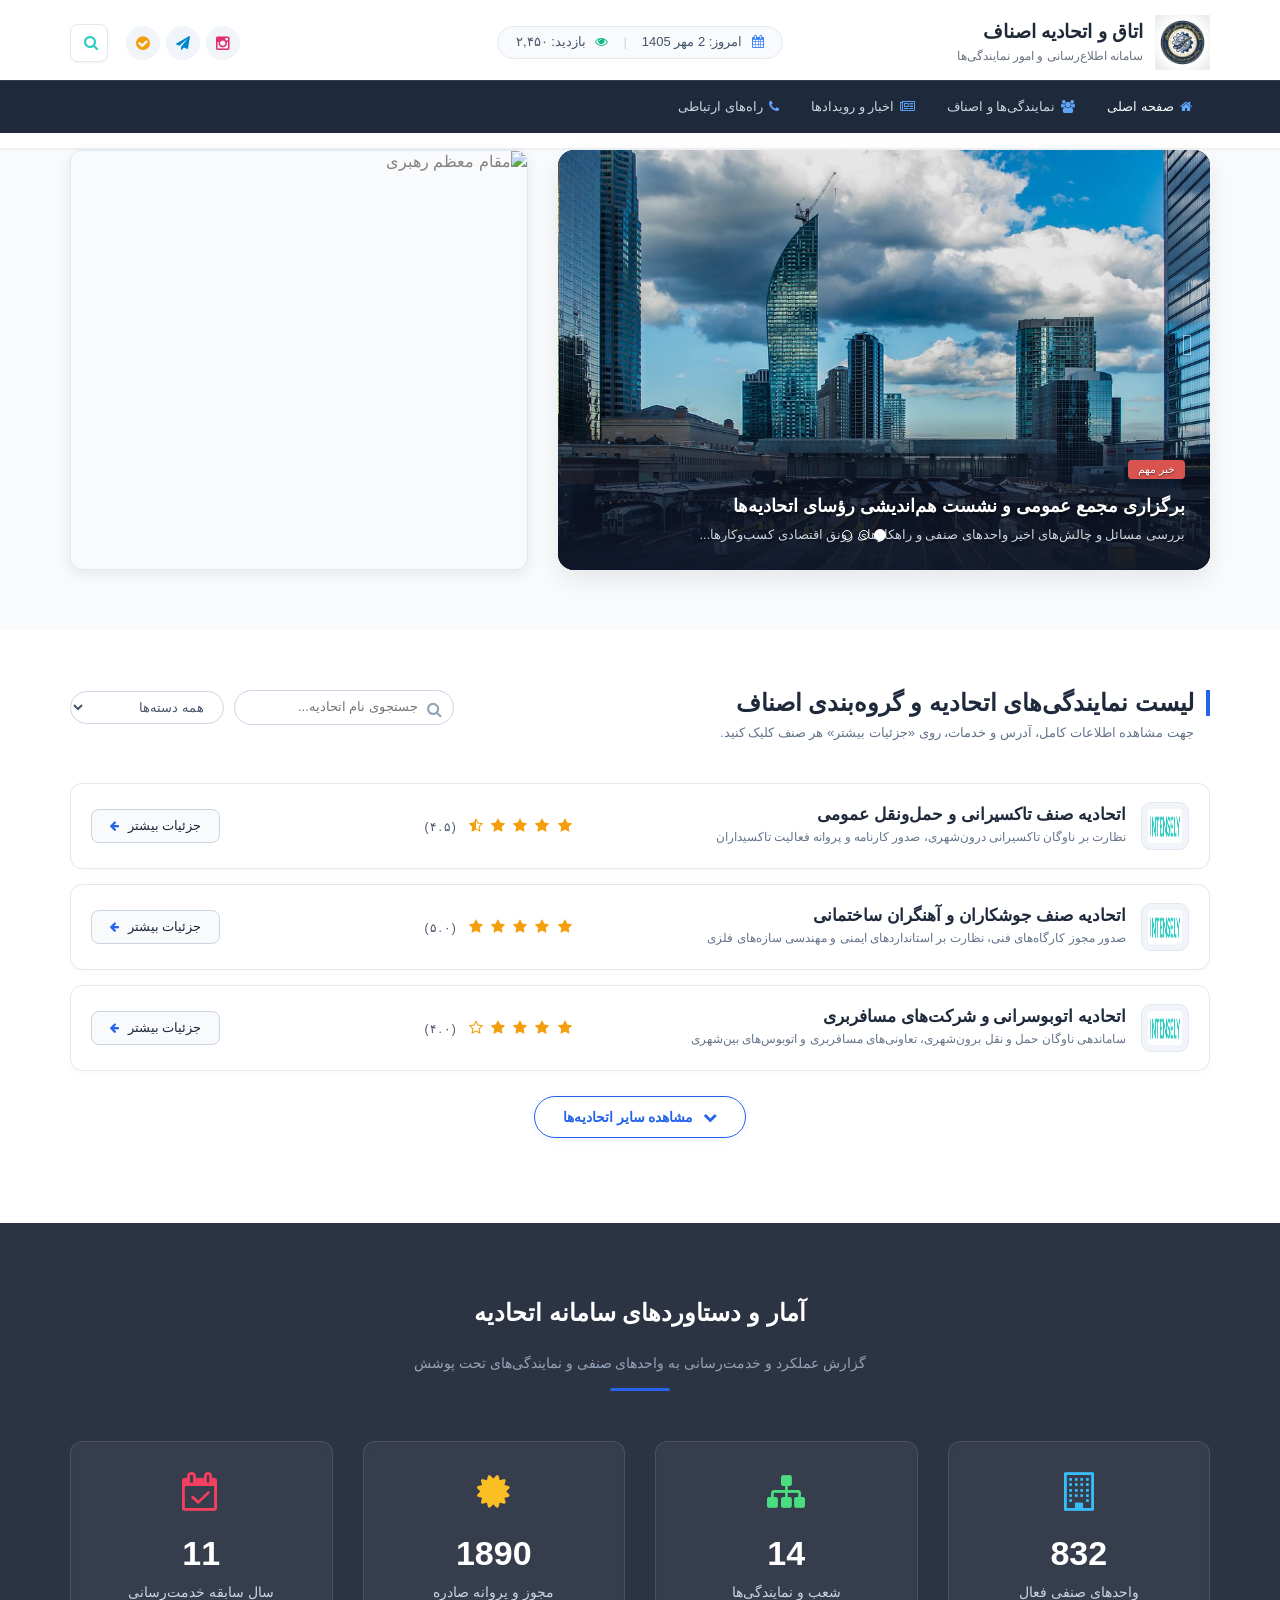
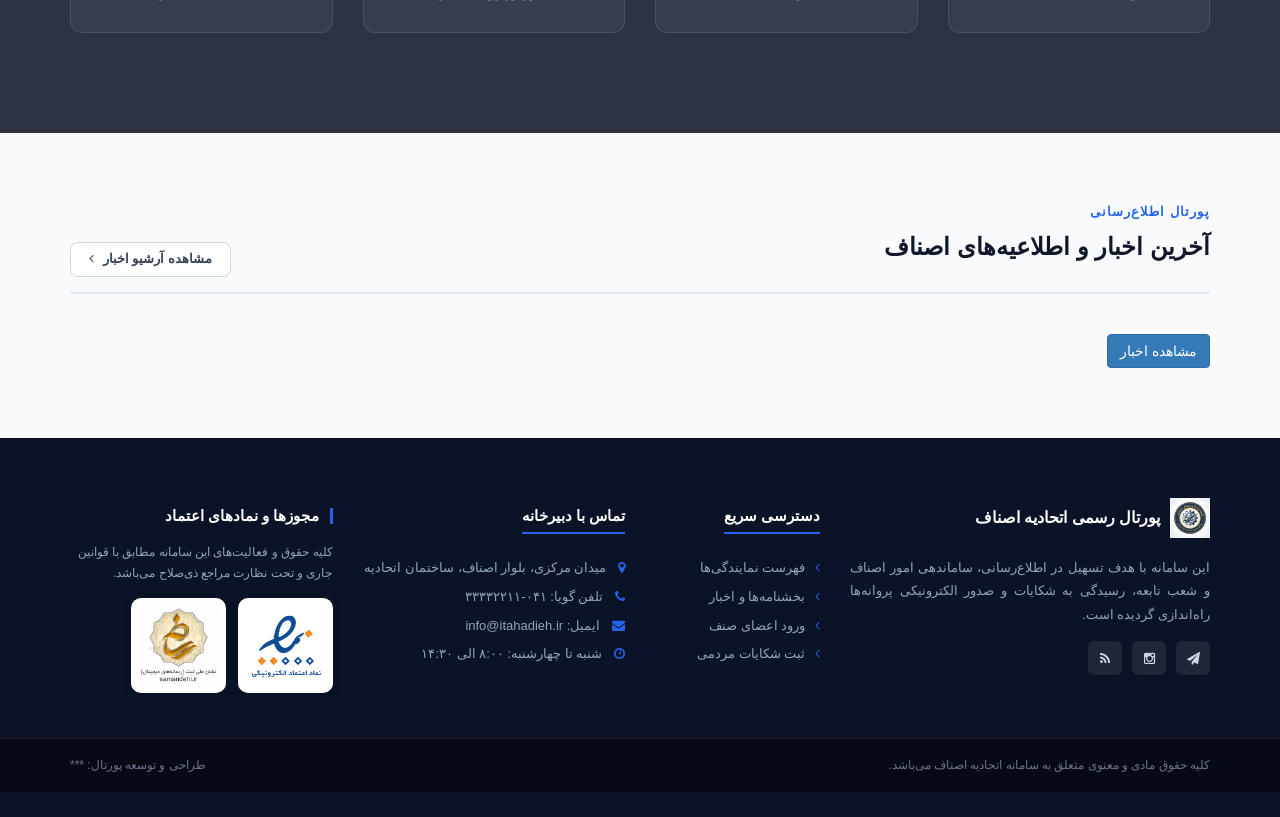
==== commit 008e6758: "some updates on header and on some pages" ====
--- a/index.html
+++ b/index.html
@@ -40,6 +40,10 @@
       rel="stylesheet"
     />
 
+    <!-- فونت استاندارد وزیر (Vazirmatn) -->
+    <link rel="stylesheet" href="https://cdn.jsdelivr.net/gh/rastikerdar/vazirmatn@v33.003/misc/Farsi-Digits/Vazirmatn-FD-font-face.css">
+
+
     <!-- Main Style -->
     <link href="style.css" rel="stylesheet" />
 
@@ -152,7 +156,7 @@
                   class="fa fa-calendar"
                   style="color: #3b82f6; margin-left: 6px"
                 ></i>
-                <span>امروز: ۱۴ آبان ۱۴۰۳</span>
+                <span>امروز: 2 مهر 1405</span>
               </div>
               <span style="color: #cbd5e1">|</span>
               <div style="margin-right: 15px">
@@ -258,7 +262,7 @@
                   align-items: center;
                   justify-content: center;
                   cursor: pointer;
-                  color: #0284c7;
+                  color: #2bcdc1;
                   padding: 0;
                   margin: 0;
                   outline: none;
@@ -330,7 +334,7 @@
             <!-- دکمه فهرست -->
             <button
               type="button"
-              class="btn btn-primary"
+              class="btn btn-primary visible-xs visible-sm"
               data-toggle="collapse"
               data-target="#unionMainMenu"
               style="
@@ -350,54 +354,22 @@
       </div>
 
       <!-- نوار منوی بازشو -->
-      <div
-        id="unionMainMenu"
-        class="collapse"
-        style="
-          background: #1e293b;
-          margin-top: 15px;
-          border-top: 1px solid #334155;
-        "
-      >
-        <div class="container" style="direction: rtl">
-          <ul
-            class="nav navbar-nav"
-            style="float: right; margin: 0; padding: 10px 0"
-          >
-            <li>
-              <a
-                href="#"
-                style="color: #fff; padding: 10px 15px; font-weight: bold"
-                >صفحه اصلی</a
-              >
-            </li>
-            <li>
-              <a
-                href="#representatives-section"
-                style="color: #cbd5e1; padding: 10px 15px"
-                >نمایندگی‌ها و اصناف</a
-              >
-            </li>
-            <li>
-              <a href="#latest-news" style="color: #cbd5e1; padding: 10px 15px"
-                >اخبار و رویدادها</a
-              >
-            </li>
-            <li>
-              <a
-                href="#announcements"
-                style="color: #cbd5e1; padding: 10px 15px"
-                >بخشنامه‌ها و اطلاعیه‌ها</a
-              >
-            </li>
-            <li>
-              <a href="#footer" style="color: #cbd5e1; padding: 10px 15px"
-                >راه‌های ارتباطی</a
-              >
-            </li>
-          </ul>
-        </div>
+      <!-- نوار منوی اصلی -->
+<div id="unionMainMenu" class="collapse custom-main-nav" style="background: #1e293b; border-top: 1px solid #334155;">
+  <div class="container">
+    <div class="row">
+      <div class="col-xs-12">
+        <ul class="nav navbar-nav" style="float: right; margin: 0; display: flex; flex-wrap: wrap; gap: 4px; padding: 6px 0;">
+          <li><a href="#" style="color: #f8fafc; font-size: 13px; font-weight: 500; padding: 10px 14px; border-radius: 6px; transition: all 0.2s;"><i class="fa fa-home" style="margin-left: 6px; color: #60a5fa;"></i>صفحه اصلی</a></li>
+          <li><a href="#representatives-section" style="color: #cbd5e1; font-size: 13px; font-weight: 500; padding: 10px 14px; border-radius: 6px; transition: all 0.2s;"><i class="fa fa-users" style="margin-left: 6px; color: #60a5fa;"></i>نمایندگی‌ها و اصناف</a></li>
+          <li><a href="news.html" style="color: #cbd5e1; font-size: 13px; font-weight: 500; padding: 10px 14px; border-radius: 6px; transition: all 0.2s;"><i class="fa fa-newspaper-o" style="margin-left: 6px; color: #60a5fa;"></i>اخبار و رویدادها</a></li>
+          <li><a href="#footer" style="color: #cbd5e1; font-size: 13px; font-weight: 500; padding: 10px 14px; border-radius: 6px; transition: all 0.2s;"><i class="fa fa-phone" style="margin-left: 6px; color: #60a5fa;"></i>راه‌های ارتباطی</a></li>
+        </ul>
       </div>
+    </div>
+  </div>
+</div>
+
     </header>
     <!-- ================= پایان هدر سازمانی اتحادیه ================= -->
 
@@ -1981,412 +1953,7 @@
             </div>
           </div>
         </div>
-
-        <!-- کارت‌های اخبار (۳ ستونه در دسکتاپ) -->
-        <div class="row">
-          <!-- خبر ۱ -->
-          <div class="col-md-4 col-sm-6" style="margin-bottom: 30px">
-            <article
-              style="
-                background: #ffffff;
-                border-radius: 12px;
-                overflow: hidden;
-                box-shadow: 0 4px 15px rgba(0, 0, 0, 0.05);
-                border: 1px solid #e2e8f0;
-                height: 100%;
-                display: flex;
-                flex-direction: column;
-                transition:
-                  transform 0.3s,
-                  box-shadow 0.3s;
-              "
-            >
-              <div style="position: relative; overflow: hidden; height: 200px">
-                <img
-                  src="assets/images/blog-img-1.jpg"
-                  alt="خبر ۱"
-                  style="
-                    width: 100%;
-                    height: 100%;
-                    object-fit: cover;
-                    transition: transform 0.4s;
-                  "
-                />
-                <span
-                  style="
-                    position: absolute;
-                    top: 12px;
-                    right: 12px;
-                    background: rgba(37, 99, 235, 0.9);
-                    color: #fff;
-                    font-size: 11px;
-                    padding: 4px 10px;
-                    border-radius: 20px;
-                    font-weight: bold;
-                  "
-                  >بخشنامه رسمی</span
-                >
-              </div>
-              <div
-                style="
-                  padding: 20px;
-                  flex-grow: 1;
-                  display: flex;
-                  flex-direction: column;
-                  text-align: right;
-                "
-              >
-                <div
-                  style="
-                    font-size: 12px;
-                    color: #64748b;
-                    margin-bottom: 10px;
-                    display: flex;
-                    gap: 15px;
-                  "
-                >
-                  <span
-                    ><i
-                      class="fa fa-calendar-o"
-                      style="margin-left: 5px; color: #2563eb"
-                    ></i>
-                    ۱۴ آبان ۱۴۰۳</span
-                  >
-                  <span
-                    ><i
-                      class="fa fa-eye"
-                      style="margin-left: 5px; color: #2563eb"
-                    ></i>
-                    ۳۴۰ بازدید</span
-                  >
-                </div>
-                <h3
-                  style="
-                    font-size: 16px;
-                    font-weight: bold;
-                    line-height: 1.6;
-                    margin-top: 0;
-                    margin-bottom: 10px;
-                  "
-                >
-                  <a href="#" style="color: #1e293b; text-decoration: none"
-                    >تمدید مهلت ارسال اظهارنامه‌های مالیاتی و ثبت پروانه‌های
-                    صنفی</a
-                  >
-                </h3>
-                <p
-                  style="
-                    font-size: 13px;
-                    color: #64748b;
-                    line-height: 1.7;
-                    margin-bottom: 20px;
-                    flex-grow: 1;
-                  "
-                >
-                  کلیه متصدیان واحدهای صنفی تحت پوشش اتحادیه موظفند تا پایان ماه
-                  جاری نسبت به تکمیل مستندات خود در سامانه اقدام نمایند.
-                </p>
-                <div
-                  style="
-                    border-top: 1px solid #f1f5f9;
-                    padding-top: 15px;
-                    display: flex;
-                    justify-content: space-between;
-                    align-items: center;
-                  "
-                >
-                  <span style="font-size: 12px; color: #94a3b8"
-                    ><i class="fa fa-user" style="margin-left: 5px"></i>
-                    دبیرخانه اتحادیه</span
-                  >
-                  <a
-                    href="#"
-                    style="
-                      color: #2563eb;
-                      font-weight: bold;
-                      font-size: 13px;
-                      text-decoration: none;
-                    "
-                  >
-                    ادامه مطلب
-                    <i
-                      class="fa fa-arrow-left"
-                      style="font-size: 11px; margin-right: 4px"
-                    ></i>
-                  </a>
-                </div>
-              </div>
-            </article>
-          </div>
-
-          <!-- خبر ۲ -->
-          <div class="col-md-4 col-sm-6" style="margin-bottom: 30px">
-            <article
-              style="
-                background: #ffffff;
-                border-radius: 12px;
-                overflow: hidden;
-                box-shadow: 0 4px 15px rgba(0, 0, 0, 0.05);
-                border: 1px solid #e2e8f0;
-                height: 100%;
-                display: flex;
-                flex-direction: column;
-                transition:
-                  transform 0.3s,
-                  box-shadow 0.3s;
-              "
-            >
-              <div style="position: relative; overflow: hidden; height: 200px">
-                <img
-                  src="assets/images/blog-img-2.jpg"
-                  alt="خبر ۲"
-                  style="
-                    width: 100%;
-                    height: 100%;
-                    object-fit: cover;
-                    transition: transform 0.4s;
-                  "
-                />
-                <span
-                  style="
-                    position: absolute;
-                    top: 12px;
-                    right: 12px;
-                    background: rgba(16, 185, 129, 0.9);
-                    color: #fff;
-                    font-size: 11px;
-                    padding: 4px 10px;
-                    border-radius: 20px;
-                    font-weight: bold;
-                  "
-                  >رویداد و همایش</span
-                >
-              </div>
-              <div
-                style="
-                  padding: 20px;
-                  flex-grow: 1;
-                  display: flex;
-                  flex-direction: column;
-                  text-align: right;
-                "
-              >
-                <div
-                  style="
-                    font-size: 12px;
-                    color: #64748b;
-                    margin-bottom: 10px;
-                    display: flex;
-                    gap: 15px;
-                  "
-                >
-                  <span
-                    ><i
-                      class="fa fa-calendar-o"
-                      style="margin-left: 5px; color: #10b981"
-                    ></i>
-                    ۱۲ آبان ۱۴۰۳</span
-                  >
-                  <span
-                    ><i
-                      class="fa fa-eye"
-                      style="margin-left: 5px; color: #10b981"
-                    ></i>
-                    ۵۱۸ بازدید</span
-                  >
-                </div>
-                <h3
-                  style="
-                    font-size: 16px;
-                    font-weight: bold;
-                    line-height: 1.6;
-                    margin-top: 0;
-                    margin-bottom: 10px;
-                  "
-                >
-                  <a href="#" style="color: #1e293b; text-decoration: none"
-                    >برگزاری نشست هم‌اندیشی روسای شعب با هیئت مدیره مرکزی</a
-                  >
-                </h3>
-                <p
-                  style="
-                    font-size: 13px;
-                    color: #64748b;
-                    line-height: 1.7;
-                    margin-bottom: 20px;
-                    flex-grow: 1;
-                  "
-                >
-                  بررسی چالش‌های صنفی، ساماندهی نرخ‌گذاری خدمات و ارتقای سطح
-                  رفاهی اعضای شاغل در اصناف در دستور کار قرار گرفت.
-                </p>
-                <div
-                  style="
-                    border-top: 1px solid #f1f5f9;
-                    padding-top: 15px;
-                    display: flex;
-                    justify-content: space-between;
-                    align-items: center;
-                  "
-                >
-                  <span style="font-size: 12px; color: #94a3b8"
-                    ><i class="fa fa-user" style="margin-left: 5px"></i> روابط
-                    عمومی</span
-                  >
-                  <a
-                    href="#"
-                    style="
-                      color: #2563eb;
-                      font-weight: bold;
-                      font-size: 13px;
-                      text-decoration: none;
-                    "
-                  >
-                    ادامه مطلب
-                    <i
-                      class="fa fa-arrow-left"
-                      style="font-size: 11px; margin-right: 4px"
-                    ></i>
-                  </a>
-                </div>
-              </div>
-            </article>
-          </div>
-
-          <!-- خبر ۳ -->
-          <div class="col-md-4 col-sm-6" style="margin-bottom: 30px">
-            <article
-              style="
-                background: #ffffff;
-                border-radius: 12px;
-                overflow: hidden;
-                box-shadow: 0 4px 15px rgba(0, 0, 0, 0.05);
-                border: 1px solid #e2e8f0;
-                height: 100%;
-                display: flex;
-                flex-direction: column;
-                transition:
-                  transform 0.3s,
-                  box-shadow 0.3s;
-              "
-            >
-              <div style="position: relative; overflow: hidden; height: 200px">
-                <img
-                  src="assets/images/blog-img-3.jpg"
-                  alt="خبر ۳"
-                  style="
-                    width: 100%;
-                    height: 100%;
-                    object-fit: cover;
-                    transition: transform 0.4s;
-                  "
-                />
-                <span
-                  style="
-                    position: absolute;
-                    top: 12px;
-                    right: 12px;
-                    background: rgba(245, 158, 11, 0.9);
-                    color: #fff;
-                    font-size: 11px;
-                    padding: 4px 10px;
-                    border-radius: 20px;
-                    font-weight: bold;
-                  "
-                  >آموزش و پژوهش</span
-                >
-              </div>
-              <div
-                style="
-                  padding: 20px;
-                  flex-grow: 1;
-                  display: flex;
-                  flex-direction: column;
-                  text-align: right;
-                "
-              >
-                <div
-                  style="
-                    font-size: 12px;
-                    color: #64748b;
-                    margin-bottom: 10px;
-                    display: flex;
-                    gap: 15px;
-                  "
-                >
-                  <span
-                    ><i
-                      class="fa fa-calendar-o"
-                      style="margin-left: 5px; color: #f59e0b"
-                    ></i>
-                    ۰۸ آبان ۱۴۰۳</span
-                  >
-                  <span
-                    ><i
-                      class="fa fa-eye"
-                      style="margin-left: 5px; color: #f59e0b"
-                    ></i>
-                    ۸۹۲ بازدید</span
-                  >
-                </div>
-                <h3
-                  style="
-                    font-size: 16px;
-                    font-weight: bold;
-                    line-height: 1.6;
-                    margin-top: 0;
-                    margin-bottom: 10px;
-                  "
-                >
-                  <a href="#" style="color: #1e293b; text-decoration: none"
-                    >آغاز دوره‌های تخصصی مهارت‌آموزی و ارتقای ایمنی کارگاه‌ها</a
-                  >
-                </h3>
-                <p
-                  style="
-                    font-size: 13px;
-                    color: #64748b;
-                    line-height: 1.7;
-                    margin-bottom: 20px;
-                    flex-grow: 1;
-                  "
-                >
-                  ثبت‌نام دوره جدید آموزش‌های فنی و استانداردهای شغلی ویژه پرسنل
-                  و کارفرمایان اصناف آغاز گردید.
-                </p>
-                <div
-                  style="
-                    border-top: 1px solid #f1f5f9;
-                    padding-top: 15px;
-                    display: flex;
-                    justify-content: space-between;
-                    align-items: center;
-                  "
-                >
-                  <span style="font-size: 12px; color: #94a3b8"
-                    ><i class="fa fa-user" style="margin-left: 5px"></i> واحد
-                    آموزش</span
-                  >
-                  <a
-                    href="#"
-                    style="
-                      color: #2563eb;
-                      font-weight: bold;
-                      font-size: 13px;
-                      text-decoration: none;
-                    "
-                  >
-                    ادامه مطلب
-                    <i
-                      class="fa fa-arrow-left"
-                      style="font-size: 11px; margin-right: 4px"
-                    ></i>
-                  </a>
-                </div>
-              </div>
-            </article>
-          </div>
-        </div>
+        <a href="news.html" class="btn btn-primary">مشاهده اخبار</a>
       </div>
     </section>
     <!-- ================= پایان بخش آخرین اخبار ================= -->
@@ -2766,3 +2333,4 @@
   </body>
   <link rel="canonical" href="http://www.bistscript.ir" />
 </html>
+
--- a/style.css
+++ b/style.css
@@ -7,7 +7,6 @@
 Version: 1.0
 Tags: light, white, single page, multipurpose, multi page, custom-colors, Bootstrap, responsive, html5, css3
 */
-
 
 /* Table of Content
 ==================================================
@@ -35,77 +34,82 @@
 #RESPONSIVE STYLE
 */
 
-
 /*--------------------*/
 /* BASIC TYPOGRAPHY */
 /*--------------------*/
-body,html{
+body,
+html {
   scroll-behavior: smooth;
 }
 
 body {
-	font-family: "Yekan"; 
-	font-size: 16px;
-	overflow-x: hidden !important;
-	color: #838282;
-}
-
-ul{
-	padding: 0;
-	margin: 0;
-	list-style: none;
-	direction: rtl;
-}
-
-a{ 
-	text-decoration: none;
-	color: #2f2f2f;  
-}
-
-a:focus{
-	outline: none;
-	text-decoration: none;
-}
-
-h1,h2,h3,h4,h5,h6{
-	direction: rtl;
+  font-family: "Yekan";
+  font-size: 16px;
+  overflow-x: hidden !important;
+  color: #838282;
+}
+
+ul {
+  padding: 0;
+  margin: 0;
+  list-style: none;
+  direction: rtl;
+}
+
+a {
+  text-decoration: none;
+  color: #2f2f2f;
+}
+
+a:focus {
+  outline: none;
+  text-decoration: none;
+}
+
+h1,
+h2,
+h3,
+h4,
+h5,
+h6 {
+  direction: rtl;
 }
 
 h2 {
-	color: #fff;  
-	font-size: 30px;
-	font-weight: 700;
-	line-height: 40px;
-	margin: 0;
-	padding-bottom: 10px;  
-}
-
-img{
- border:none;
+  color: #fff;
+  font-size: 30px;
+  font-weight: 700;
+  line-height: 40px;
+  margin: 0;
+  padding-bottom: 10px;
+}
+
+img {
+  border: none;
 }
 
 /* Preloader */
 
 #preloader {
   position: fixed;
-  top:0;
-  left:0;
-  right:0;
-  bottom:0;
-  background-color:#fff; /* change if the mask should have another color then white */
-  z-index:99999; /* makes sure it stays on top */ 
+  top: 0;
+  left: 0;
+  right: 0;
+  bottom: 0;
+  background-color: #fff; /* change if the mask should have another color then white */
+  z-index: 99999; /* makes sure it stays on top */
 }
 
 #status {
-  width:200px;
-  height:200px;
-  position:absolute;
-  left:50%; /* centers the loading animation horizontally one the screen */
-  top:50%; /* centers the loading animation vertically one the screen */
-  background-image:url(assets/images/loader.gif); /* path to your loading animation */
-  background-repeat:no-repeat;
-  background-position:center;
-  margin:-100px 0 0 -100px; /* is width and height divided by two */
+  width: 200px;
+  height: 200px;
+  position: absolute;
+  left: 50%; /* centers the loading animation horizontally one the screen */
+  top: 50%; /* centers the loading animation vertically one the screen */
+  background-image: url(assets/images/loader.gif); /* path to your loading animation */
+  background-repeat: no-repeat;
+  background-position: center;
+  margin: -100px 0 0 -100px; /* is width and height divided by two */
 }
 
 /*scrol to top*/
@@ -133,7 +137,7 @@
 }
 
 .scrollToTop:hover,
-.scrollToTop:focus{
+.scrollToTop:focus {
   background-color: #fff;
   text-decoration: none;
   outline: none;
@@ -143,23 +147,23 @@
 /* HEADER */
 /*--------------------*/
 
-#header{
-	float: left;
-	display: inline;
-	width: 100%;
-}
-
-.header-top{
-	background-color: #333;
-	display: none;
-	float: left;
-	width: 100%;
-	padding: 20px 0;	
-}
-
-#search{
-	margin: 0 auto;
-	width: 70%;
+#header {
+  float: left;
+  display: inline;
+  width: 100%;
+}
+
+.header-top {
+  background-color: #333;
+  display: none;
+  float: left;
+  width: 100%;
+  padding: 20px 0;
+}
+
+#search {
+  margin: 0 auto;
+  width: 70%;
 }
 
 #search input {
@@ -191,27 +195,28 @@
   width: 35px;
 }
 
-.header-bottom{
-	background-color: rgba(0, 0, 0, 0.02);
-	border-bottom: 1px solid #e4e4e4;
-	color: #949494;
-	font-size: 12px;
-	height: 40px;
-	display: inline;
-	float: left;
-	width: 100%;
-	overflow: hidden;
-	padding: 0 15px;
-	transition: all 0.3s ease 0s;
-}
-
-.header-contact{
-	display: inline;
-	float: left;
-	width: 100%;
-}
-
-.header-contact ul{}
+.header-bottom {
+  background-color: rgba(0, 0, 0, 0.02);
+  border-bottom: 1px solid #e4e4e4;
+  color: #949494;
+  font-size: 12px;
+  height: 40px;
+  display: inline;
+  float: left;
+  width: 100%;
+  overflow: hidden;
+  padding: 0 15px;
+  transition: all 0.3s ease 0s;
+}
+
+.header-contact {
+  display: inline;
+  float: left;
+  width: 100%;
+}
+
+.header-contact ul {
+}
 .header-contact ul li {
   border-right: 1px solid #e4e4e4;
   display: inline-block;
@@ -220,30 +225,30 @@
   padding: 10px 12px;
 }
 
-.header-contact ul li:last-child{
-	border-right: 1px solid #e4e4e4;
-}
-
-.phone{
-	font-size: 14px;
-}
-
-.phone i{
-	margin-left: 5px;
-}
-
-.mail{
-	font-size: 14px;
-}
-.mail i{
-	margin-right: 5px; 
-}
-
-.header-login{
-	display: inline;
-	float: left;
-	text-align: left;
-	width: 100%;
+.header-contact ul li:last-child {
+  border-right: 1px solid #e4e4e4;
+}
+
+.phone {
+  font-size: 14px;
+}
+
+.phone i {
+  margin-left: 5px;
+}
+
+.mail {
+  font-size: 14px;
+}
+.mail i {
+  margin-right: 5px;
+}
+
+.header-login {
+  display: inline;
+  float: left;
+  text-align: left;
+  width: 100%;
 }
 
 .login {
@@ -261,16 +266,16 @@
 }
 
 .login:hover,
-.login:focus{	
-	color: #fff;
-	text-decoration: none;
-	outline: none;
+.login:focus {
+  color: #fff;
+  text-decoration: none;
+  outline: none;
 }
 
 /*login modal window*/
 
 #login-form {
-  background-color: rgba(0, 0, 0, 0.7);  
+  background-color: rgba(0, 0, 0, 0.7);
 }
 
 #login-form .modal-dialog {
@@ -282,21 +287,21 @@
   border-radius: 0;
 }
 
-#login-content .modal-title {  
+#login-content .modal-title {
   font-size: 20px;
 }
 
-#login-content .modal-title i{
+#login-content .modal-title i {
   margin-left: 5px;
 }
 
-#login-content .form-group input{
+#login-content .form-group input {
   height: 35px;
   border-radius: 0;
 }
 
-#login-content .form-control:focus { 
-  box-shadow: none;  
+#login-content .form-control:focus {
+  box-shadow: none;
 }
 
 .loginbox label {
@@ -304,7 +309,7 @@
   width: 100%;
 }
 
-.loginbox label input{
+.loginbox label input {
   float: right;
   margin-left: 5px;
 }
@@ -313,7 +318,7 @@
   font-weight: normal;
 }
 
-.loginbox .signin-btn { 
+.loginbox .signin-btn {
   border-radius: 0;
   margin-top: 10px;
   color: #fff;
@@ -325,7 +330,7 @@
 }
 
 .footer-box a:hover,
-.footer-box a:focus{  
+.footer-box a:focus {
   text-decoration: none;
   outline: none;
 }
@@ -338,21 +343,21 @@
   border-radius: 0;
 }
 
-#signup-content .modal-title {  
+#signup-content .modal-title {
   font-size: 20px;
 }
 
-#signup-content .modal-title i{
+#signup-content .modal-title i {
   margin-right: 5px;
 }
 
-#signup-content .form-group input{
+#signup-content .form-group input {
   height: 35px;
   border-radius: 0;
 }
 
-#signup-content .form-control:focus {  
-  box-shadow: none;  
+#signup-content .form-control:focus {
+  box-shadow: none;
 }
 
 .signupbox span {
@@ -361,7 +366,7 @@
   margin-bottom: 10px;
 }
 
-.signupbox span a:hover{
+.signupbox span a:hover {
   text-decoration: none;
   outline: none;
 }
@@ -370,15 +375,15 @@
 /* MENU */
 /*--------------------*/
 
-#menu-area{
-	background-color: #fff;
-	display: inline;
-	float: left;
-	width: 100%;
-	position: relative;	
-}
-
-#menu-area #navbar {  
+#menu-area {
+  background-color: #fff;
+  display: inline;
+  float: left;
+  width: 100%;
+  position: relative;
+}
+
+#menu-area #navbar {
   padding-right: 70px;
 }
 
@@ -396,9 +401,9 @@
 }
 
 .navbar-brand:hover,
-.navbar-brand:focus{	
-	text-decoration: none;
-	outline: none;
+.navbar-brand:focus {
+  text-decoration: none;
+  outline: none;
 }
 
 .navbar-brand > img {
@@ -424,14 +429,14 @@
 
 .navbar-default .navbar-nav > li > a:hover,
 .navbar-default .navbar-nav > li > a:focus {
-	border-top: 0px solid #4396ff;
-	background: none;
+  border-top: 0px solid #4396ff;
+  background: none;
 }
 
 .navbar-default .navbar-nav > .active > a,
 .navbar-default .navbar-nav > .active > a:hover,
 .navbar-default .navbar-nav > .active > a:focus {
-  background-color: transparent;  
+  background-color: transparent;
 }
 
 .navbar-nav > li > a::before {
@@ -440,7 +445,7 @@
   height: 2px;
   right: 0;
   position: absolute;
-  top: 0;  
+  top: 0;
   -webkit-transition: all 0.3s ease-in-out 0s;
   -o-transition: all 0.3s ease-in-out 0s;
   transition: all 0.3s ease-in-out 0s;
@@ -453,14 +458,14 @@
   width: 100%;
 }
 
-.main-nav .dropdown:hover .dropdown-toggle::before{	
-	width: 100%;
-}
-
-.navbar-default .navbar-nav > .open > a, 
-.navbar-default .navbar-nav > .open > a:hover, 
+.main-nav .dropdown:hover .dropdown-toggle::before {
+  width: 100%;
+}
+
+.navbar-default .navbar-nav > .open > a,
+.navbar-default .navbar-nav > .open > a:hover,
 .navbar-default .navbar-nav > .open > a:focus {
-  background-color: transparent; 
+  background-color: transparent;
 }
 
 .navbar-nav > li > .dropdown-menu li {
@@ -468,31 +473,29 @@
 }
 
 .navbar-nav > li > .dropdown-menu > li > a {
-	color: #333;
-	font-size: 14px;
-	padding: 8px 20px;
-	text-transform: uppercase;
-	-webkit-transition: all 0.5s;
-	-o-transition: all 0.5s;
-	transition: all 0.5s;
-	text-align: right;
+  color: #333;
+  font-size: 14px;
+  padding: 8px 20px;
+  text-transform: uppercase;
+  -webkit-transition: all 0.5s;
+  -o-transition: all 0.5s;
+  transition: all 0.5s;
+  text-align: right;
 }
 
 .navbar-nav > li > .dropdown-menu > li > a:hover,
-.navbar-nav > li > .dropdown-menu > li > a:focus{
-	background-color: transparent;	
-}
-
+.navbar-nav > li > .dropdown-menu > li > a:focus {
+  background-color: transparent;
+}
 
 /*--------------------*/
 /* SLIDER */
 /*--------------------*/
 
-
-#slider{
-	display: inline;
-	float: left;
-	width: 100%;
+#slider {
+  display: inline;
+  float: left;
+  width: 100%;
 }
 
 .main-slider {
@@ -502,18 +505,18 @@
   margin-bottom: 0;
   width: 100%;
 }
-.main-slider .slick-list {  
-  height: 100%;  
-}
-
-.single-slide{
-	float: left;
-	display: inline;
-	width: 100%;
-}
-
-.single-slide img{
-	width: 100%;
+.main-slider .slick-list {
+  height: 100%;
+}
+
+.single-slide {
+  float: left;
+  display: inline;
+  width: 100%;
+}
+
+.single-slide img {
+  width: 100%;
 }
 
 .slide-content {
@@ -535,7 +538,7 @@
 
 .main-slider .slick-prev,
 .main-slider .slick-next {
-  background-color: rgba(0,0,0,0.5);
+  background-color: rgba(0, 0, 0, 0.5);
   top: 48%;
   height: 50px;
   width: 50px;
@@ -558,7 +561,7 @@
 }
 
 .main-slider .slick-dots {
-  bottom: 10px;  
+  bottom: 10px;
 }
 
 .main-slider .slick-dots li {
@@ -595,42 +598,42 @@
   margin-bottom: 50px;
 }
 
-.read-more-btn{
-	color: #fff;
-	border: 1px solid #fff;
-	display: inline-block;
-	padding: 12px 22px;
-	font-weight: 700px;
-	font-size: 16px;	
-	-webkit-transition: all 0.5s;
-	-o-transition: all 0.5s;
-	transition: all 0.5s;
+.read-more-btn {
+  color: #fff;
+  border: 1px solid #fff;
+  display: inline-block;
+  padding: 12px 22px;
+  font-weight: 700px;
+  font-size: 16px;
+  -webkit-transition: all 0.5s;
+  -o-transition: all 0.5s;
+  transition: all 0.5s;
 }
 
 .read-more-btn:hover,
-.read-more-btn:focus{
-	color: #fff;
-	text-decoration: none;
-	outline: none;
-}
-
-.slider-img{
-	display: inline;
-	float: left;
-	padding: 0 30px;
-	width: 100%; 
+.read-more-btn:focus {
+  color: #fff;
+  text-decoration: none;
+  outline: none;
+}
+
+.slider-img {
+  display: inline;
+  float: left;
+  padding: 0 30px;
+  width: 100%;
 }
 
 /*--------------------*/
 /* FEATURE */
 /*--------------------*/
 
-#feature{
-	background-color: #fff;
-	display: inline;
-	float: left;
-	padding: 70px 0;
-	width: 100%;
+#feature {
+  background-color: #fff;
+  display: inline;
+  float: left;
+  padding: 70px 0;
+  width: 100%;
 }
 
 .title-area {
@@ -641,11 +644,11 @@
   width: 100%;
 }
 
-.title-area .title {	
-	font-size: 35px;
-	font-weight: 700;
-	line-height: 35px;
-	text-transform: uppercase;
+.title-area .title {
+  font-size: 35px;
+  font-weight: 700;
+  line-height: 35px;
+  text-transform: uppercase;
 }
 
 .title-area .line {
@@ -669,16 +672,16 @@
   margin-top: 50px;
 }
 
-.single-feature{
-	display: inline;
-	float: left;
-	margin-bottom: 40px;
-	width: 100%;
-	direction: rtl;
-}
-
-.single-feature:hover .feature-icon{
-	color: #444;
+.single-feature {
+  display: inline;
+  float: left;
+  margin-bottom: 40px;
+  width: 100%;
+  direction: rtl;
+}
+
+.single-feature:hover .feature-icon {
+  color: #444;
 }
 
 .single-feature .feature-icon {
@@ -688,16 +691,16 @@
   transition: all 0.5s;
 }
 
-.feat-title{
-	font-weight: normal;
-	font-size: 20px;
-	-webkit-transition: all 0.5s;
-	-o-transition: all 0.5s;
-	transition: all 0.5s;
-}
-
-.single-feature:hover .feat-title{
-	color: #444;
+.feat-title {
+  font-weight: normal;
+  font-size: 20px;
+  -webkit-transition: all 0.5s;
+  -o-transition: all 0.5s;
+  transition: all 0.5s;
+}
+
+.single-feature:hover .feat-title {
+  color: #444;
 }
 
 .single-feature p {
@@ -709,30 +712,30 @@
 /* ABOUT */
 /*--------------------*/
 
-#about{
-	background-color: #f8f8f8;
-	display: inline;
-	float: left;
-	padding: 70px 0;
-	width: 100%;
+#about {
+  background-color: #f8f8f8;
+  display: inline;
+  float: left;
+  padding: 70px 0;
+  width: 100%;
 }
 
 .about-content {
-	display: inline;
-	float: left;
-	margin-top: 50px;
-	width: 100%;
-}
-
-.our-skill{
-	display: inline;
-	float: right;
-	width: 100%;
-	direction: rtl;
-}
-
-.our-skill h3{	
-	position: relative;
+  display: inline;
+  float: left;
+  margin-top: 50px;
+  width: 100%;
+}
+
+.our-skill {
+  display: inline;
+  float: right;
+  width: 100%;
+  direction: rtl;
+}
+
+.our-skill h3 {
+  position: relative;
 }
 
 .our-skill h3::after {
@@ -744,15 +747,15 @@
   width: 65px;
 }
 
-.our-skill-content{
-	display: inline;
-	float: left;
-	width: 100%;
-	margin-top: 50px;
-}
-
-.our-skill-content p{
-	margin-bottom: 32px;
+.our-skill-content {
+  display: inline;
+  float: left;
+  width: 100%;
+  margin-top: 50px;
+}
+
+.our-skill-content p {
+  margin-bottom: 32px;
 }
 
 .our-skill-content .progress {
@@ -766,7 +769,7 @@
 .our-skill-content .progressbar-front-text {
   font-size: 14px;
   height: 100%;
-  line-height: 30px;  
+  line-height: 30px;
 }
 
 .progress-title {
@@ -779,14 +782,14 @@
   top: 0;
 }
 
-.why-choose-us{
-	display: inline;
-	float: left;
-	width: 100%;
-}
-
-.why-choose-us h3{	
-	position: relative;
+.why-choose-us {
+  display: inline;
+  float: left;
+  width: 100%;
+}
+
+.why-choose-us h3 {
+  position: relative;
 }
 
 .why-choose-us h3::after {
@@ -798,11 +801,11 @@
   width: 65px;
 }
 
-.why-choose-group{
-	margin-top: 50px;
-}
-
-.panel-group .panel {  
+.why-choose-group {
+  margin-top: 50px;
+}
+
+.panel-group .panel {
   border-radius: 0px;
 }
 
@@ -815,15 +818,15 @@
 }
 
 .panel-title > a {
-	color: #222;
+  color: #222;
   display: block;
   padding: 10px 15px;
 }
 
 .panel-title > a:hover,
-.panel-title > a:focus{
- 	text-decoration: none;
- 	outline: none;
+.panel-title > a:focus {
+  text-decoration: none;
+  outline: none;
 }
 
 .panel-title > a span {
@@ -848,56 +851,56 @@
 }
 
 .six-sec-ease-in-out {
-    -webkit-transition: width 6s ease-in-out;
-    -moz-transition: width 6s ease-in-out;
-    -ms-transition: width 6s ease-in-out;
-    -o-transition: width 6s ease-in-out;
-    transition: width 6s ease-in-out;
+  -webkit-transition: width 6s ease-in-out;
+  -moz-transition: width 6s ease-in-out;
+  -ms-transition: width 6s ease-in-out;
+  -o-transition: width 6s ease-in-out;
+  transition: width 6s ease-in-out;
 }
 
 /*--------------------*/
 /* COUNTER */
 /*--------------------*/
 
-#counter{
-	background-attachment: fixed !important;
-	background-image: url("assets/images/counter-bg.jpg");
-	background-repeat: repeat;
-	background-size: cover;
-	color: #ffffff;
-	display: inline;
-	float: left;
-	width: 100%;
-}
-
-.counter-overlay{
-	background: rgba(15, 22, 30, 0.5) none repeat scroll 0 0;
-	color: #ffffff;
-	display: inline;
-	float: left;
-	padding: 90px 0;
-	width: 100%;
-}
-
-.counter-area{
-	display: inline;
-	float: left;
-	width: 100%;
-}
-
-.single-counter{
-	display: inline;
-	float: left;
-	text-align: center;
-	width: 100%;
-}
-
-.single-counter .counter-icon{
-	display: inline;
-	float: left;
-	width: 100%;
-	color: #fff;
-	font-size: 30px;
+#counter {
+  background-attachment: fixed !important;
+  background-image: url("assets/images/counter-bg.jpg");
+  background-repeat: repeat;
+  background-size: cover;
+  color: #ffffff;
+  display: inline;
+  float: left;
+  width: 100%;
+}
+
+.counter-overlay {
+  background: rgba(15, 22, 30, 0.5) none repeat scroll 0 0;
+  color: #ffffff;
+  display: inline;
+  float: left;
+  padding: 90px 0;
+  width: 100%;
+}
+
+.counter-area {
+  display: inline;
+  float: left;
+  width: 100%;
+}
+
+.single-counter {
+  display: inline;
+  float: left;
+  text-align: center;
+  width: 100%;
+}
+
+.single-counter .counter-icon {
+  display: inline;
+  float: left;
+  width: 100%;
+  color: #fff;
+  font-size: 30px;
 }
 
 .single-counter .counter-no {
@@ -929,24 +932,23 @@
   display: block;
 }
 
-
 /*--------------------*/
 /* SERVICE */
 /*--------------------*/
 
-#service{
-	background-color: #fff;
-	display: inline;
-	float: left;
-	padding: 70px 0;
-	width: 100%;
-}
-
-.service-content{
-	display: inline;
-	float: left;
-	margin-top: 50px;
-	width: 100%;
+#service {
+  background-color: #fff;
+  display: inline;
+  float: left;
+  padding: 70px 0;
+  width: 100%;
+}
+
+.service-content {
+  display: inline;
+  float: left;
+  margin-top: 50px;
+  width: 100%;
 }
 
 .single-service {
@@ -972,16 +974,16 @@
   transition: all 0.5s ease 0s;
 }
 
-.single-service:hover .service-icon{
-	color: #222;
-}
-
-.service-title{
-	color: #222;
-	font-size: 20px;
-	font-weight: 300;
-	text-transform: uppercase;
-	transition: all 0.5s ease 0s;
+.single-service:hover .service-icon {
+  color: #222;
+}
+
+.service-title {
+  color: #222;
+  font-size: 20px;
+  font-weight: 300;
+  text-transform: uppercase;
+  transition: all 0.5s ease 0s;
 }
 
 .single-service p {
@@ -989,25 +991,23 @@
   line-height: 25px;
 }
 
-
 /*--------------------*/
 /* PRICING TABLE */
 /*--------------------*/
 
-
-#pricing-table{
-	background-color: #f8f8f8;
-	display: inline;
-	float: left;
-	padding: 70px 0;
-	width: 100%;
-}
-
-.pricing-table-content{
-	display: inline;
-	float: left;
-	margin-top: 50px;
-	width: 100%;
+#pricing-table {
+  background-color: #f8f8f8;
+  display: inline;
+  float: left;
+  padding: 70px 0;
+  width: 100%;
+}
+
+.pricing-table-content {
+  display: inline;
+  float: left;
+  margin-top: 50px;
+  width: 100%;
 }
 
 .single-table-price {
@@ -1028,7 +1028,7 @@
   width: 100%;
 }
 
-.price-title {  
+.price-title {
   color: #fff;
   display: inline-block;
   font-size: 15px;
@@ -1048,20 +1048,20 @@
   width: 100%;
 }
 
-.price .price-up{
-	font-size: 60%;
-}
-
-.price .price-down{
-	font-size: 14px;
-	text-transform: uppercase;
-}
-
-.price-article{
-	display: inline;
-	float: left;
-	padding: 0 20px;
-	width: 100%;
+.price .price-up {
+  font-size: 60%;
+}
+
+.price .price-down {
+  font-size: 14px;
+  text-transform: uppercase;
+}
+
+.price-article {
+  display: inline;
+  float: left;
+  padding: 0 20px;
+  width: 100%;
 }
 
 .price-article ul li {
@@ -1070,14 +1070,14 @@
   padding: 15px 0;
 }
 
-.price-article ul li:last-child{
-	border: none;
-}
-
-.price-footer{
-	display: inline;
-	float: left;
-	width: 100%;
+.price-article ul li:last-child {
+  border: none;
+}
+
+.price-footer {
+  display: inline;
+  float: left;
+  width: 100%;
 }
 
 .purchase-btn {
@@ -1096,26 +1096,24 @@
 }
 
 .purchase-btn:hover,
-.purchase-btn:focus{
-	text-decoration: none;
-	outline: none;
-	color: #fff;
-}
-
-.featured-price .price-title{
-	background-color: #383838;
-}
-
-.featured-price .purchase-btn{
-	color: #fff;
-}
-
+.purchase-btn:focus {
+  text-decoration: none;
+  outline: none;
+  color: #fff;
+}
+
+.featured-price .price-title {
+  background-color: #383838;
+}
+
+.featured-price .purchase-btn {
+  color: #fff;
+}
 
 /*--------------------*/
 /* OUR TEAM */
 /*--------------------*/
 
-
 #our-team {
   display: inline;
   float: left;
@@ -1123,11 +1121,11 @@
   width: 100%;
 }
 
-.our-team-content{
-	display: inline;
-	float: left;
-	margin-top: 50px;
-	width: 100%;
+.our-team-content {
+  display: inline;
+  float: left;
+  margin-top: 50px;
+  width: 100%;
 }
 
 .single-team-member {
@@ -1146,10 +1144,10 @@
   direction: rtl;
 }
 
-.single-team-member:hover{
-	 -webkit-box-shadow: 0 8px 6px -6px #000;
-	   -moz-box-shadow: 0 8px 6px -6px #000;
-	        box-shadow: 0 8px 6px -6px #000;
+.single-team-member:hover {
+  -webkit-box-shadow: 0 8px 6px -6px #000;
+  -moz-box-shadow: 0 8px 6px -6px #000;
+  box-shadow: 0 8px 6px -6px #000;
 }
 
 .team-member-img {
@@ -1158,8 +1156,8 @@
   position: relative;
 }
 
-.team-member-img img{
-	width: 100%;
+.team-member-img img {
+  width: 100%;
 }
 
 .team-member-name {
@@ -1188,19 +1186,19 @@
   padding: 0 10px;
 }
 
-.single-team-member:hover .team-member-link{	
-	color: #fff;
-}
-
-.single-team-member:hover .team-member-link>a{	
-	color: #fff;
+.single-team-member:hover .team-member-link {
+  color: #fff;
+}
+
+.single-team-member:hover .team-member-link > a {
+  color: #fff;
 }
 
 .team-member-link {
   background: #fff none repeat scroll 0 0;
   color: #555;
   bottom: -20px;
-  left: 0;  
+  left: 0;
   margin: 0 auto;
   position: absolute;
   right: 0;
@@ -1220,7 +1218,7 @@
 }
 
 .team-member-link a:hover,
-.team-member-link a:focus{	
+.team-member-link a:focus {
   display: inline-block;
   outline: none;
 }
@@ -1247,7 +1245,7 @@
 
 #testimonial .title-area .title {
   font-size: 30px;
-  line-height: 30px; 
+  line-height: 30px;
 }
 
 .testimonial-slider {
@@ -1258,11 +1256,11 @@
   width: 100%;
 }
 
-.single-slider{
-	display: inline;
-	float: left;
-	text-align: center;
-	width: 100%;
+.single-slider {
+  display: inline;
+  float: left;
+  text-align: center;
+  width: 100%;
   outline: none;
 }
 
@@ -1274,14 +1272,15 @@
   width: 100px;
 }
 
-.testimonial-img img{
-	width: 100%;
-	border-radius: 50%;
-}
-
-.testimonial-content{}
-.testimonial-content p{
-	font-size: 15px;
+.testimonial-img img {
+  width: 100%;
+  border-radius: 50%;
+}
+
+.testimonial-content {
+}
+.testimonial-content p {
+  font-size: 15px;
 }
 
 .testimonial-content h6 {
@@ -1296,7 +1295,7 @@
 
 .testimonial-slider .slick-dots li {
   border-radius: 50%;
-  color: #fff;  
+  color: #fff;
 }
 
 .testimonial-slider .slick-dots li button::before {
@@ -1307,7 +1306,7 @@
 /* CLIENTS BRAND */
 /*--------------------*/
 
-#clients-brand{
+#clients-brand {
   background-color: #fff;
   display: inline;
   float: left;
@@ -1315,7 +1314,7 @@
   width: 100%;
 }
 
-.clients-brand-area{
+.clients-brand-area {
   display: inline;
   float: right;
   width: 100%;
@@ -1326,7 +1325,7 @@
   width: 100%;
 }
 
-.clients-brand-slide .slick-slide{
+.clients-brand-slide .slick-slide {
   outline: none;
 }
 
@@ -1345,13 +1344,11 @@
   display: inline-block;
 }
 
-
 /*--------------------*/
 /* LATEST NEWS */
 /*--------------------*/
 
-
-#latest-news{
+#latest-news {
   background-color: #f8f8f8;
   display: inline;
   float: left;
@@ -1359,7 +1356,7 @@
   width: 100%;
 }
 
-.latest-news-content{
+.latest-news-content {
   display: inline;
   float: left;
   margin-top: 50px;
@@ -1395,18 +1392,18 @@
 }
 
 .blog-news-title h2,
-.blog-news-title h2>a{
+.blog-news-title h2 > a {
   color: #838282;
   font-size: 20px;
   font-weight: 500;
-  text-transform: uppercase; 
-  padding: 0; 
+  text-transform: uppercase;
+  padding: 0;
   -webkit-transition: all 0.5s;
   -o-transition: all 0.5s;
   transition: all 0.5s;
 }
 
-.blog-news-title h2>a:hover{
+.blog-news-title h2 > a:hover {
   text-decoration: none;
   outline: none;
 }
@@ -1417,12 +1414,13 @@
   text-transform: uppercase;
 }
 
-.blog-news-title .blog-author{
+.blog-news-title .blog-author {
   text-transform: uppercase;
 }
 
-.blog-news-title .blog-date{}
-.blog-news-details{
+.blog-news-title .blog-date {
+}
+.blog-news-details {
   display: inline;
   float: right;
   padding: 0 15px;
@@ -1430,7 +1428,7 @@
   direction: rtl;
 }
 
-.blog-news-details p{
+.blog-news-details p {
   font-size: 14px;
 }
 
@@ -1443,39 +1441,37 @@
 }
 
 .blog-more-btn:hover,
-.blog-more-btn:focus{
+.blog-more-btn:focus {
   text-decoration: none;
-  outline: none;  
-}
-
-.blog-more-btn i{
+  outline: none;
+}
+
+.blog-more-btn i {
   margin-right: 5px;
 }
 
-
 /*--------------------*/
 /* SUBSCRIBE US */
 /*--------------------*/
 
-
-#subscribe{
+#subscribe {
   background-attachment: fixed !important;
   background-image: url("assets/images/subscribe-bg.jpg");
   background-repeat: repeat;
   background-size: cover;
   color: #ffffff;
   display: inline;
-  float: left;    
-  width: 100%;
-}
-
-.subscribe-overlay{
-  background-color: rgba(0,0,0,0.6); 
+  float: left;
+  width: 100%;
+}
+
+.subscribe-overlay {
+  background-color: rgba(0, 0, 0, 0.6);
   padding: 90px 0;
   float: left;
   width: 100%;
 }
-.subscribe-area{
+.subscribe-area {
   display: inline;
   float: left;
   text-align: center;
@@ -1497,7 +1493,7 @@
 
 .subscrib-form input {
   border: medium none;
-  border-radius:4px;
+  border-radius: 4px;
   color: #444;
   font-size: 18px;
   height: 50px;
@@ -1522,13 +1518,11 @@
   width: 120px;
 }
 
-
 /*--------------------*/
 /* FOOTER */
 /*--------------------*/
 
-
-#footer{
+#footer {
   background-color: #171717;
   display: inline;
   float: left;
@@ -1536,7 +1530,7 @@
   width: 100%;
 }
 
-.footer-left{
+.footer-left {
   display: inline;
   float: left;
   width: 100%;
@@ -1549,23 +1543,23 @@
   margin: 0;
 }
 
-.footer-left p a{
+.footer-left p a {
   color: #5c5c5c;
 }
 
-.footer-left p a:hover{
+.footer-left p a:hover {
   text-decoration: none;
   outline: none;
 }
 
-.footer-right{
+.footer-right {
   display: inline;
   float: right;
   text-align: left;
   width: 100%;
-} 
-
-.footer-right a{
+}
+
+.footer-right a {
   color: #5c5c5c;
   font-size: 18px;
   padding: 0 10px;
@@ -1574,37 +1568,35 @@
   transition: all 0.5s;
 }
 
-
 /*--------------------*/
 /* PORTFOLIO PAGE */
 /*--------------------*/
 
-
-#single-page-header{
+#single-page-header {
   background-attachment: fixed !important;
   background-image: url("assets/images/slider-5.jpg");
   background-repeat: repeat;
   background-size: cover;
   color: #ffffff;
   display: inline;
-  float: left;    
-  width: 100%;
-}
-
-.overlay{
-  background-color: rgba(0,0,0,0.6); 
+  float: left;
+  width: 100%;
+}
+
+.overlay {
+  background-color: rgba(0, 0, 0, 0.6);
   padding: 90px 0;
   float: left;
   width: 100%;
 }
 
-.single-page-header-left{
-  display: inline;
-  float: left;
-  width: 100%;
-}
-
-.single-page-header-left h2{
+.single-page-header-left {
+  display: inline;
+  float: left;
+  width: 100%;
+}
+
+.single-page-header-left h2 {
   text-transform: uppercase;
 }
 
@@ -1612,7 +1604,7 @@
   font-size: 15px;
 }
 
-.single-page-header-right{
+.single-page-header-right {
   display: inline;
   float: left;
   width: 100%;
@@ -1624,11 +1616,11 @@
   text-align: left;
 }
 
-.single-page-header-right .breadcrumb li a{
-  color: #fff;
-}
-
-#portfolio{
+.single-page-header-right .breadcrumb li a {
+  color: #fff;
+}
+
+#portfolio {
   background-color: #fff;
   display: inline;
   float: right;
@@ -1638,13 +1630,13 @@
   direction: rtl;
 }
 
-.portfolio-area{
-  display: inline;
-  float: left;
-  width: 100%;
-}
-
-.portfolio-menu{
+.portfolio-area {
+  display: inline;
+  float: left;
+  width: 100%;
+}
+
+.portfolio-menu {
   display: inline;
   float: left;
   text-align: center;
@@ -1665,7 +1657,7 @@
 }
 
 .portfolio-menu ul li:hover,
-.portfolio-menu ul li.active{  
+.portfolio-menu ul li.active {
   color: #fff;
 }
 
@@ -1680,27 +1672,27 @@
   width: 100%;
 }
 
-.single-portfolio{
+.single-portfolio {
   background-color: #ccc;
   display: inline;
   float: left;
-  width: 25%;  
-}
-
-.single-item>img {
+  width: 25%;
+}
+
+.single-item > img {
   height: 220px;
   width: 100%;
 }
 
-.single-item{
+.single-item {
   display: inline;
   float: left;
   position: relative;
   width: 100%;
 }
 
-.single-item-content {  
-  color: #fff;  
+.single-item-content {
+  color: #fff;
   height: 100%;
   left: 0;
   opacity: 0;
@@ -1709,30 +1701,30 @@
   text-align: center;
   top: 0;
   width: 100%;
- -webkit-transition: all 0.4s ease-in-out;
+  -webkit-transition: all 0.4s ease-in-out;
   -moz-transition: all 0.4s ease-in-out;
   -o-transition: all 0.4s ease-in-out;
   -ms-transition: all 0.4s ease-in-out;
   transition: all 0.4s ease-in-out;
-  
+
   -webkit-transform: scale(0);
   -moz-transform: scale(0);
   -o-transform: scale(0);
   -ms-transform: scale(0);
   transform: scale(0);
-  
+
   -webkit-backface-visibility: hidden; /*for a smooth font */
 }
 
-.single-item:hover .single-item-content{
-  background-color: rgba(0,0,0,0.7);
- opacity: 1;  
+.single-item:hover .single-item-content {
+  background-color: rgba(0, 0, 0, 0.7);
+  opacity: 1;
   -webkit-transform: scale(1);
   -moz-transform: scale(1);
   -o-transform: scale(1);
   -ms-transform: scale(1);
-  transform: scale(1);  
-} 
+  transform: scale(1);
+}
 
 .single-item-content::after {
   content: "";
@@ -1744,16 +1736,14 @@
   z-index: -1;
 }
 
-.view-icon{
-  color: #fff;
-  font-size: 30px;  
-}
-
+.view-icon {
+  color: #fff;
+  font-size: 30px;
+}
 
 /*--------------------*/
 /* BLOG PAGE */
 /*--------------------*/
-
 
 #blog-archive {
   background-color: #f8f8f8;
@@ -1763,27 +1753,27 @@
   width: 100%;
 }
 
-.blog-archive-area{
-  display: inline;
-  float: left;
-  width: 100%;
-}
-
-.blog-archive-left{
-  display: inline;
-  float: left;
-  width: 100%;
-}
-
-.blog-archive-left .blog-news-single{
+.blog-archive-area {
+  display: inline;
+  float: left;
+  width: 100%;
+}
+
+.blog-archive-left {
+  display: inline;
+  float: left;
+  width: 100%;
+}
+
+.blog-archive-left .blog-news-single {
   margin-bottom: 30px;
 }
 
-.blog-archive-left .blog-news-img {  
+.blog-archive-left .blog-news-img {
   height: 350px;
 }
 
-.blog-pagination {  
+.blog-pagination {
   display: inline;
   float: left;
   margin-top: 20px;
@@ -1791,7 +1781,7 @@
   width: 100%;
 }
 
-.pagination-nav{
+.pagination-nav {
   display: inline-block;
   width: 100%;
   text-align: center;
@@ -1806,44 +1796,45 @@
   border: 1px solid #ccc;
   display: inline-block;
   margin: 0 5px;
-  padding: 5px 13px;  
+  padding: 5px 13px;
   -webkit-transition: all 0.5s;
   -o-transition: all 0.5s;
   transition: all 0.5s;
 }
 
 .pagination-nav li a:hover,
-.pagination-nav li a:focus { 
+.pagination-nav li a:focus {
   color: #fff;
   text-decoration: none;
-  outline: none;  
-}
-
-.blog-side-bar{
-  display: inline;
-  float: left;
-  width: 100%;
-}
-
-.sidebar-widget{
+  outline: none;
+}
+
+.blog-side-bar {
+  display: inline;
+  float: left;
+  width: 100%;
+}
+
+.sidebar-widget {
   display: inline;
   float: left;
   margin-bottom: 30px;
   width: 100%;
 }
 
-.sidebar-widget>p{
+.sidebar-widget > p {
   font-size: 14px;
 }
 
-.sidebar-widget ul li{}
-.sidebar-widget ul>li>a{
+.sidebar-widget ul li {
+}
+.sidebar-widget ul > li > a {
   display: inline-block;
   font-size: 14px;
   margin-bottom: 10px;
 }
 
-.search-group{
+.search-group {
   display: inline;
   float: left;
   width: 100%;
@@ -1869,7 +1860,7 @@
   direction: rtl;
 }
 
-.search-group input[type="search"]:focus{
+.search-group input[type="search"]:focus {
   outline: none;
 }
 
@@ -1903,17 +1894,17 @@
 }
 
 .widget-catg li a:hover,
-.widget-catg li a:focus{
+.widget-catg li a:focus {
   text-decoration: none;
   outline: none;
 }
 
-.widget-catg li::before{
-  content: '\f138';
+.widget-catg li::before {
+  content: "\f138";
   font-family: fontAwesome;
 }
 
-.tag-cloud{
+.tag-cloud {
   display: inline;
   float: right;
   width: 100%;
@@ -1934,14 +1925,15 @@
 }
 
 .tag-cloud a:hover,
-.tag-cloud a:focus{
+.tag-cloud a:focus {
   color: #fff;
   text-decoration: none;
   outline: none;
 }
 
-.widget-archive li{}
-.widget-archive li a{
+.widget-archive li {
+}
+.widget-archive li a {
   display: inline-block;
   font-size: 14px;
   margin-bottom: 10px;
@@ -1950,13 +1942,13 @@
   transition: all 0.5s;
 }
 
-.widget-archive li a span{
+.widget-archive li a span {
   margin-left: 5px;
   display: inline-block;
 }
 
 .widget-archive li a:hover,
-.widget-archive li a:focus{
+.widget-archive li a:focus {
   text-decoration: none;
 }
 
@@ -1966,7 +1958,7 @@
   margin-left: 20px;
 }
 
-.blog-single-details blockquote p{
+.blog-single-details blockquote p {
   font-size: 18px;
 }
 
@@ -1981,7 +1973,7 @@
   margin-bottom: 20px;
 }
 
-.blog-single-details ul li{
+.blog-single-details ul li {
   list-style: circle;
   margin-bottom: 5px;
 }
@@ -1991,11 +1983,11 @@
 .blog-single-details h3,
 .blog-single-details h4,
 .blog-single-details h5,
-.blog-single-details h6{
+.blog-single-details h6 {
   color: #333;
 }
 
-.blog-single-details h3{
+.blog-single-details h3 {
   margin-top: 0px;
 }
 
@@ -2008,7 +2000,7 @@
   direction: rtl;
 }
 
-.blog-single-tag{
+.blog-single-tag {
   display: inline;
   font-size: 14px;
   float: right;
@@ -2022,12 +2014,12 @@
 }
 
 .blog-single-tag a:hover,
-.blog-single-tag a:focus {  
+.blog-single-tag a:focus {
   text-decoration: none;
   outline: none;
 }
 
-.blog-single-social{
+.blog-single-social {
   display: inline;
   float: right;
   width: 100%;
@@ -2045,25 +2037,25 @@
 }
 
 .blog-single-social a:hover,
-.blog-single-social a:focus {  
+.blog-single-social a:focus {
   text-decoration: none;
   outline: none;
 }
 
-.blog-navigation-area{
-  display: inline;
-  float: left;
-  width: 100%;
-}
-
 .blog-navigation-area {
   display: inline;
   float: left;
+  width: 100%;
+}
+
+.blog-navigation-area {
+  display: inline;
+  float: left;
   margin-top: 20px;
   width: 100%;
 }
 
-.blog-navigation-prev{
+.blog-navigation-prev {
   float: left;
   text-align: left;
 }
@@ -2075,7 +2067,7 @@
 }
 
 .blog-navigation-prev a:hover,
-.blog-navigation-prev a:focus{
+.blog-navigation-prev a:focus {
   text-decoration: none;
   outline: none;
 }
@@ -2087,11 +2079,11 @@
   text-transform: uppercase;
 }
 
-.blog-navigation-prev a>span{ 
+.blog-navigation-prev a > span {
   font-size: 14px;
 }
 
-.blog-navigation-next{
+.blog-navigation-next {
   float: right;
   text-align: right;
 }
@@ -2103,7 +2095,7 @@
 }
 
 .blog-navigation-next a:hover,
-.blog-navigation-next a:focus{
+.blog-navigation-next a:focus {
   text-decoration: none;
   outline: none;
 }
@@ -2115,7 +2107,7 @@
   text-transform: uppercase;
 }
 
-.blog-navigation-next a>span{ 
+.blog-navigation-next a > span {
   font-size: 14px;
 }
 
@@ -2136,7 +2128,7 @@
   position: relative;
 }
 
-.comments-box-area h2::after { 
+.comments-box-area h2::after {
   content: "";
   height: 2px;
   left: 0;
@@ -2149,11 +2141,11 @@
   font-size: 15px;
 }
 
-.comments-form{
+.comments-form {
   margin-top: 10px;
 }
 
-.comments-form input{
+.comments-form input {
   height: 40px;
   font-size: 16px;
   border-radius: 0;
@@ -2168,7 +2160,7 @@
 }
 
 .comments-form .form-control:focus {
-  box-shadow: none;    
+  box-shadow: none;
 }
 
 .comments-form .form-group {
@@ -2188,7 +2180,7 @@
   transition: all 0.5s;
 }
 
-.comment-btn:hover{  
+.comment-btn:hover {
   color: #fff;
 }
 
@@ -2196,28 +2188,28 @@
 /* CONTACT PAGE */
 /*--------------------*/
 
-#contact{
+#contact {
   display: inline;
   float: left;
   padding: 70px 0;
   width: 100%;
 }
 
-.cotact-area{
+.cotact-area {
   display: inline;
   float: left;
   margin-top: 50px;
   width: 100%;
 }
 
-.contact-area-left{
+.contact-area-left {
   display: inline;
   float: right;
   width: 100%;
   direction: rtl;
 }
 
-.contact-area-left h4{
+.contact-area-left h4 {
   color: #333;
   font-size: 20px;
   font-weight: 300;
@@ -2234,7 +2226,7 @@
   width: 30px;
 }
 
-.contact-area-left p{
+.contact-area-left p {
   font-size: 15px;
 }
 
@@ -2243,23 +2235,23 @@
   padding-left: 62px;
 }
 
-.contact-area-right{
+.contact-area-right {
   display: inline;
   float: right;
   width: 100%;
   direction: rtl;
 }
 
-.contact-form textarea{
-  width: 100%;
-}
-
-.contact-social{
+.contact-form textarea {
+  width: 100%;
+}
+
+.contact-social {
   text-align: right;
   margin-top: 10px;
 }
 
-#google-map{
+#google-map {
   display: inline;
   float: left;
   width: 100%;
@@ -2269,20 +2261,18 @@
   margin-bottom: -5px;
 }
 
-
 /*--------------------*/
 /* ERROR PAGE */
 /*--------------------*/
 
-
-#error{
+#error {
   display: inline;
   float: left;
   padding: 70px 0;
   width: 100%;
 }
 
-.errror-page-area{
+.errror-page-area {
   display: inline;
   float: left;
   text-align: center;
@@ -2299,7 +2289,7 @@
   padding: 40px 50px;
 }
 
-.error-content{
+.error-content {
   display: inline;
   float: left;
   text-align: center;
@@ -2317,50 +2307,60 @@
   margin-top: 10px;
 }
 
-.error-content .error-home {  
+.error-content .error-home {
   color: #fff;
   display: inline-block;
   margin-top: 60px;
   padding: 10px 15px;
 }
 
-
+/* حل مشکل بیرون‌زدگی ساعت کاری */
+.working-hours-badge {
+  display: inline-block;
+  background-color: #38bdf8;
+  color: #ffffff;
+  padding: 6px 12px;
+  border-radius: 6px;
+  font-size: 12px;
+  line-height: 1.8;
+  white-space: normal !important; /* لغو قفل تک‌خطی بوت‌استرپ */
+  word-break: break-word;
+  max-width: 100%;
+}
 
 /*======================///////////////
 			START RESPONSIVE STYLE
 =====================///////////////////////*/
 
-
-@media(max-width:1199px ){
-	#search-icon {
-	  left: 4%;
-	}
-  .slide-article {  
+@media (max-width: 1199px) {
+  #search-icon {
+    left: 4%;
+  }
+  .slide-article {
     padding-left: 30px;
     padding-right: 0;
-    padding-top: 90px;  
+    padding-top: 90px;
   }
   .slide-article h1 {
-    font-size: 40px;  
+    font-size: 40px;
   }
   .blog-news-title h2,
-  .blog-news-title h2 > a {  
-    font-size: 18px;    
-  }
-  .main-slider {  
-    height: auto;    
-  }  
-}
-
-
-@media(max-width:991px ){
-	#menu-area #navbar {
+  .blog-news-title h2 > a {
+    font-size: 18px;
+  }
+  .main-slider {
+    height: auto;
+  }
+}
+
+@media (max-width: 991px) {
+  #menu-area #navbar {
     padding-right: 55px;
   }
-  .navbar-default .navbar-nav > li > a {  
+  .navbar-default .navbar-nav > li > a {
     font-size: 13px;
     padding-left: 4px;
-    padding-right: 4px; 
+    padding-right: 4px;
   }
   #search {
     margin: 0 auto;
@@ -2401,7 +2401,7 @@
     right: -10px;
   }
   .blog-news-single {
-    margin-bottom: 30px;    
+    margin-bottom: 30px;
   }
   .title-area {
     padding: 0 100px;
@@ -2409,7 +2409,7 @@
   .single-portfolio {
     width: 33.33%;
   }
-  .single-item-content::after {  
+  .single-item-content::after {
     width: 87%;
   }
   .blog-side-bar {
@@ -2420,16 +2420,15 @@
   }
 }
 
-
-@media(max-width:767px ){
-  .header-bottom {    
-    padding: 0;   
-  }
-	.header-contact ul li:last-child {
+@media (max-width: 767px) {
+  .header-bottom {
+    padding: 0;
+  }
+  .header-contact ul li:last-child {
     display: none;
   }
-  .navbar-brand { 
-    margin-top: 0;  
+  .navbar-brand {
+    margin-top: 0;
   }
   #search-icon {
     right: 11%;
@@ -2437,10 +2436,11 @@
   }
   .main-nav li {
     padding: 0;
-  }  
-  .navbar-default .navbar-toggle:hover, .navbar-default .navbar-toggle:focus {
+  }
+  .navbar-default .navbar-toggle:hover,
+  .navbar-default .navbar-toggle:focus {
     background-color: #fff;
-  }  
+  }
   #search {
     width: 100%;
   }
@@ -2488,11 +2488,10 @@
     text-align: center;
     margin-top: 20px;
   }
-
-}
-
-@media(max-width:480px ){
-	#search input {  
+}
+
+@media (max-width: 480px) {
+  #search input {
     width: 85%;
   }
   #search-icon {
@@ -2512,7 +2511,8 @@
     font-size: 14px;
     padding: 8px 14px;
   }
-  .main-slider .slick-prev, .main-slider .slick-next {
+  .main-slider .slick-prev,
+  .main-slider .slick-next {
     height: 40px;
     top: 46%;
     width: 40px;
@@ -2525,8 +2525,8 @@
   .title-area {
     padding: 0;
   }
-  .title-area p {    
-    line-height: 23px;   
+  .title-area p {
+    line-height: 23px;
     font-size: 15px;
   }
   .single-feature p {
@@ -2548,7 +2548,7 @@
   .footer-right {
     text-align: center;
   }
-  #login-form .modal-dialog {  
+  #login-form .modal-dialog {
     width: 350px;
   }
   .overlay {
@@ -2570,24 +2570,22 @@
   .blog-navigation-prev {
     margin-bottom: 10px;
   }
-
-}
-
-
-@media(max-width:360px ){
-  .login {    
-      padding: 10px;    
-  }  
+}
+
+@media (max-width: 360px) {
+  .login {
+    padding: 10px;
+  }
   .single-slide {
-    height: 200px;    
+    height: 200px;
   }
   .single-slide img {
-    height: 100%;   
+    height: 100%;
   }
   #menu-area .navbar-toggle {
-    padding: 8px 6px;    
-  }
-	.phone {
+    padding: 8px 6px;
+  }
+  .phone {
     font-size: 12px;
   }
   .header-contact ul li {
@@ -2625,14 +2623,14 @@
   }
   .subscrib-form input {
     font-size: 15px;
-    height: 40px;    
+    height: 40px;
   }
   .subscribe-btn {
-    font-size: 15px;    
+    font-size: 15px;
     height: 40px;
     width: 95px;
   }
-  #login-form .modal-dialog {  
+  #login-form .modal-dialog {
     width: 320px;
   }
   #search input {
@@ -2641,7 +2639,7 @@
   .overlay {
     padding: 20px 0;
   }
-   .single-portfolio {
+  .single-portfolio {
     width: 100%;
   }
   .single-item-content::after {
@@ -2658,28 +2656,26 @@
   .comments-form textarea {
     width: 100%;
   }
-  .header-contact {   
-    margin-left: -10px;    
+  .header-contact {
+    margin-left: -10px;
   }
   .header-contact ul li {
-   border: none;
+    border: none;
   }
   .phone {
     font-size: 12px;
     width: 135%;
   }
-  
-} 
-
-
-@media(max-width:320px ){
-	#login-form .modal-dialog {  
+}
+
+@media (max-width: 320px) {
+  #login-form .modal-dialog {
     width: 300px;
   }
   .footer-box {
     font-size: 14px;
   }
-  .header-contact ul li {  
+  .header-contact ul li {
     padding: 10px 0 10px 3px;
   }
   .subscribe-area h2 {
@@ -2691,7 +2687,7 @@
   .footer-right a {
     font-size: 16px;
   }
-	.single-item-content::after {   
+  .single-item-content::after {
     width: 91%;
   }
   .blog-archive-left .blog-news-img {
@@ -2703,7 +2699,7 @@
 @media (max-width: 991px) {
   .leader-image-box {
     height: 260px !important; /* ارتفاع متناسب و ایده‌آل در موبایل */
-    margin-top: 20px;         /* فاصله مرتب از اسلایدر بالایی */
+    margin-top: 20px; /* فاصله مرتب از اسلایدر بالایی */
     margin-bottom: 25px;
   }
 }
@@ -2726,3 +2722,70 @@
   box-shadow: 0 6px 20px rgba(37, 99, 235, 0.25) !important;
   transform: translateY(-2px);
 }
+
+/* رفتار منو: در دسکتاپ همیشه باز، در موبایل جمع‌شونده */
+@media (min-width: 992px) {
+  /* دکمه فهرست در لپ‌تاپ و کامپیوتر مخفی شود */
+  button[data-target="#unionMainMenu"] {
+    display: none !important;
+  }
+
+  /* منو در لپ‌تاپ و کامپیوتر همیشه باز باشد */
+  #unionMainMenu.collapse {
+    display: block !important;
+    height: auto !important;
+    visibility: visible !important;
+  }
+}
+
+@media (max-width: 991px) {
+  /* در موبایل، آیتم‌ها زیر هم قرار بگیرند */
+  #unionMainMenu ul.navbar-nav {
+    display: block !important;
+  }
+  #unionMainMenu ul.navbar-nav li {
+    float: none !important;
+    width: 100%;
+  }
+}
+
+/* ==========================================================
+   رفع مشکل Hover منوی اصلی در لپ‌تاپ و تبلت
+   ========================================================== */
+#unionMainMenu .navbar-nav > li > a:hover,
+#unionMainMenu .navbar-nav > li > a:focus {
+  background-color: #334155 !important; /* پس‌زمینه طوسی تیره شیک متناسب با تم */
+  color: #38bdf8 !important; /* رنگ متن آبی روشن و کاملاً خوانا */
+}
+
+/* تغییر رنگ آیکون‌ها هنگام هاور */
+#unionMainMenu .navbar-nav > li > a:hover i,
+#unionMainMenu .navbar-nav > li > a:focus i {
+  color: #38bdf8 !important;
+}
+
+/* ==========================================================
+   اعمال فونت رسمی وزیر (Vazirmatn) روی تمام بخش‌های سایت
+   ========================================================== */
+html,
+body,
+h1,
+h2,
+h3,
+h4,
+h5,
+h6,
+p,
+span,
+a,
+input,
+button,
+select,
+textarea,
+.navbar,
+.btn,
+.nav,
+.title,
+.section-heading {
+  font-family: "Vazirmatn FD", "Vazirmatn", Tahoma, sans-serif !important;
+}
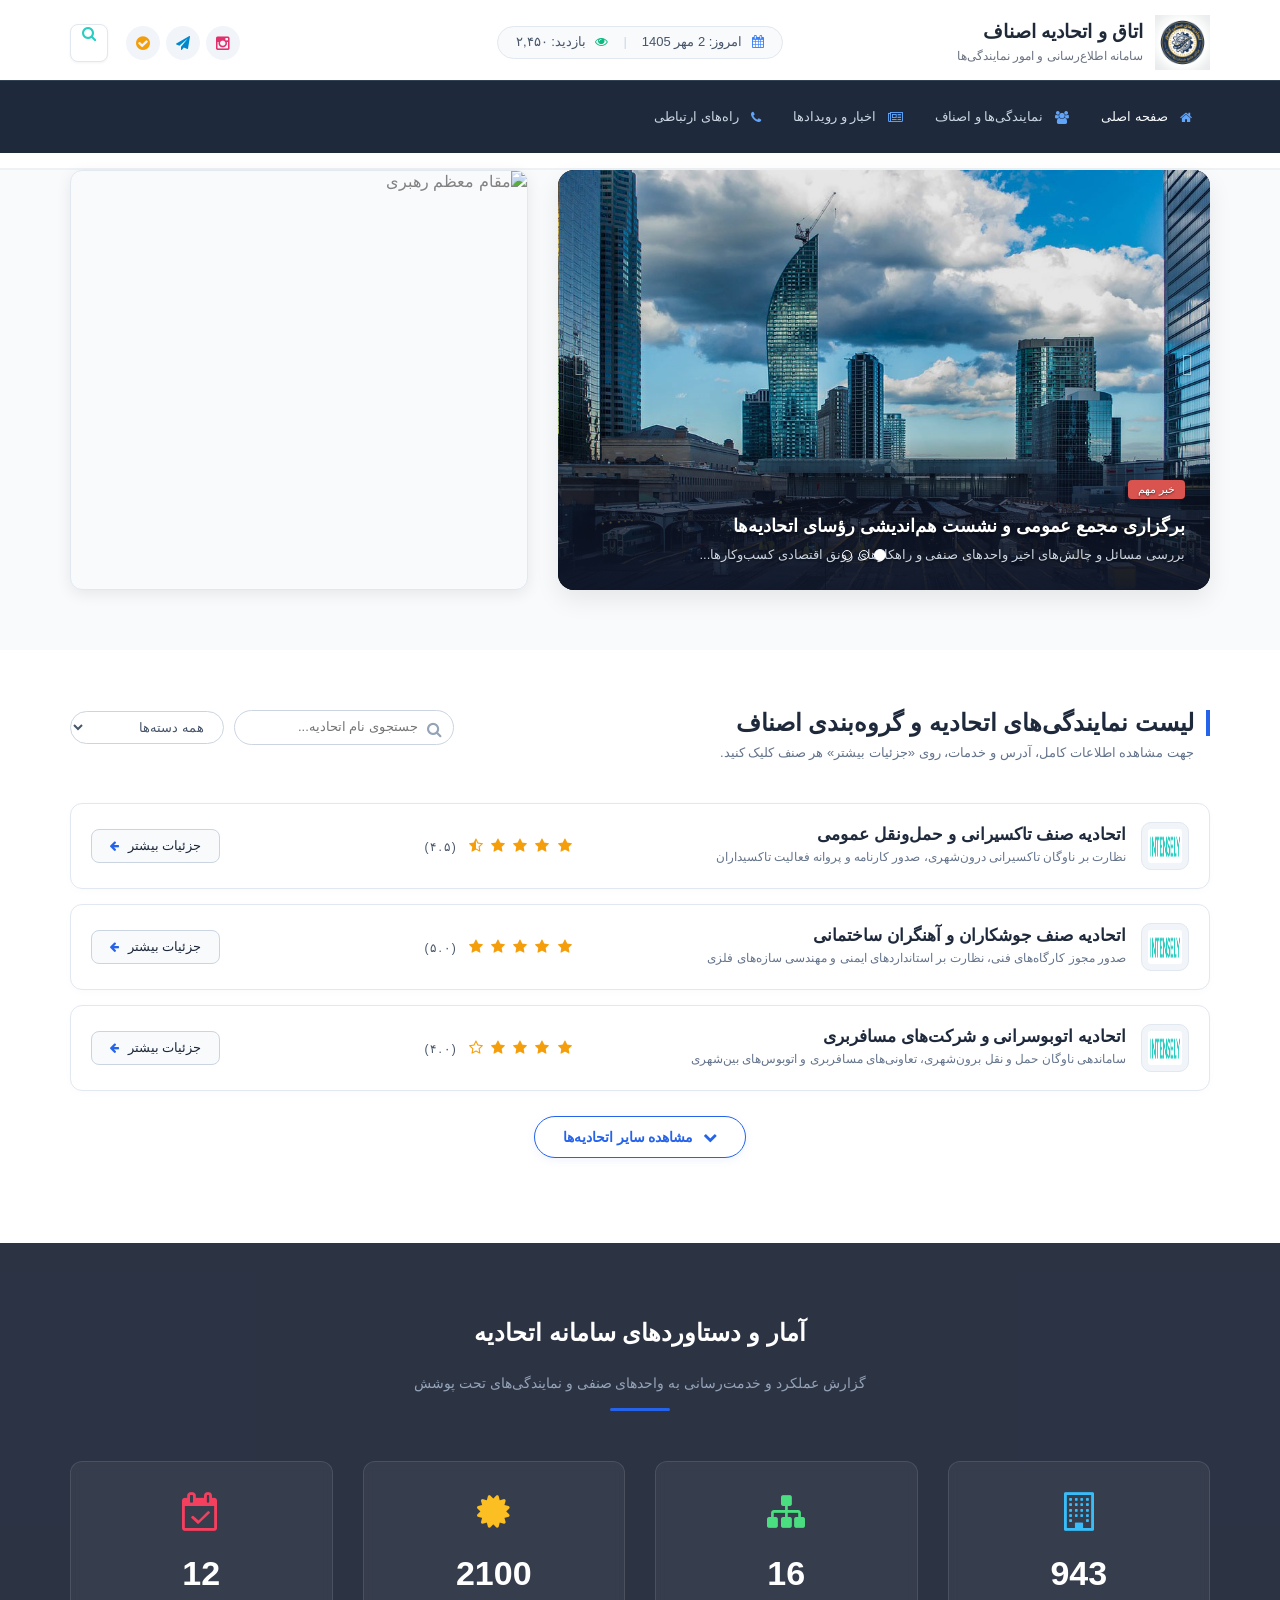
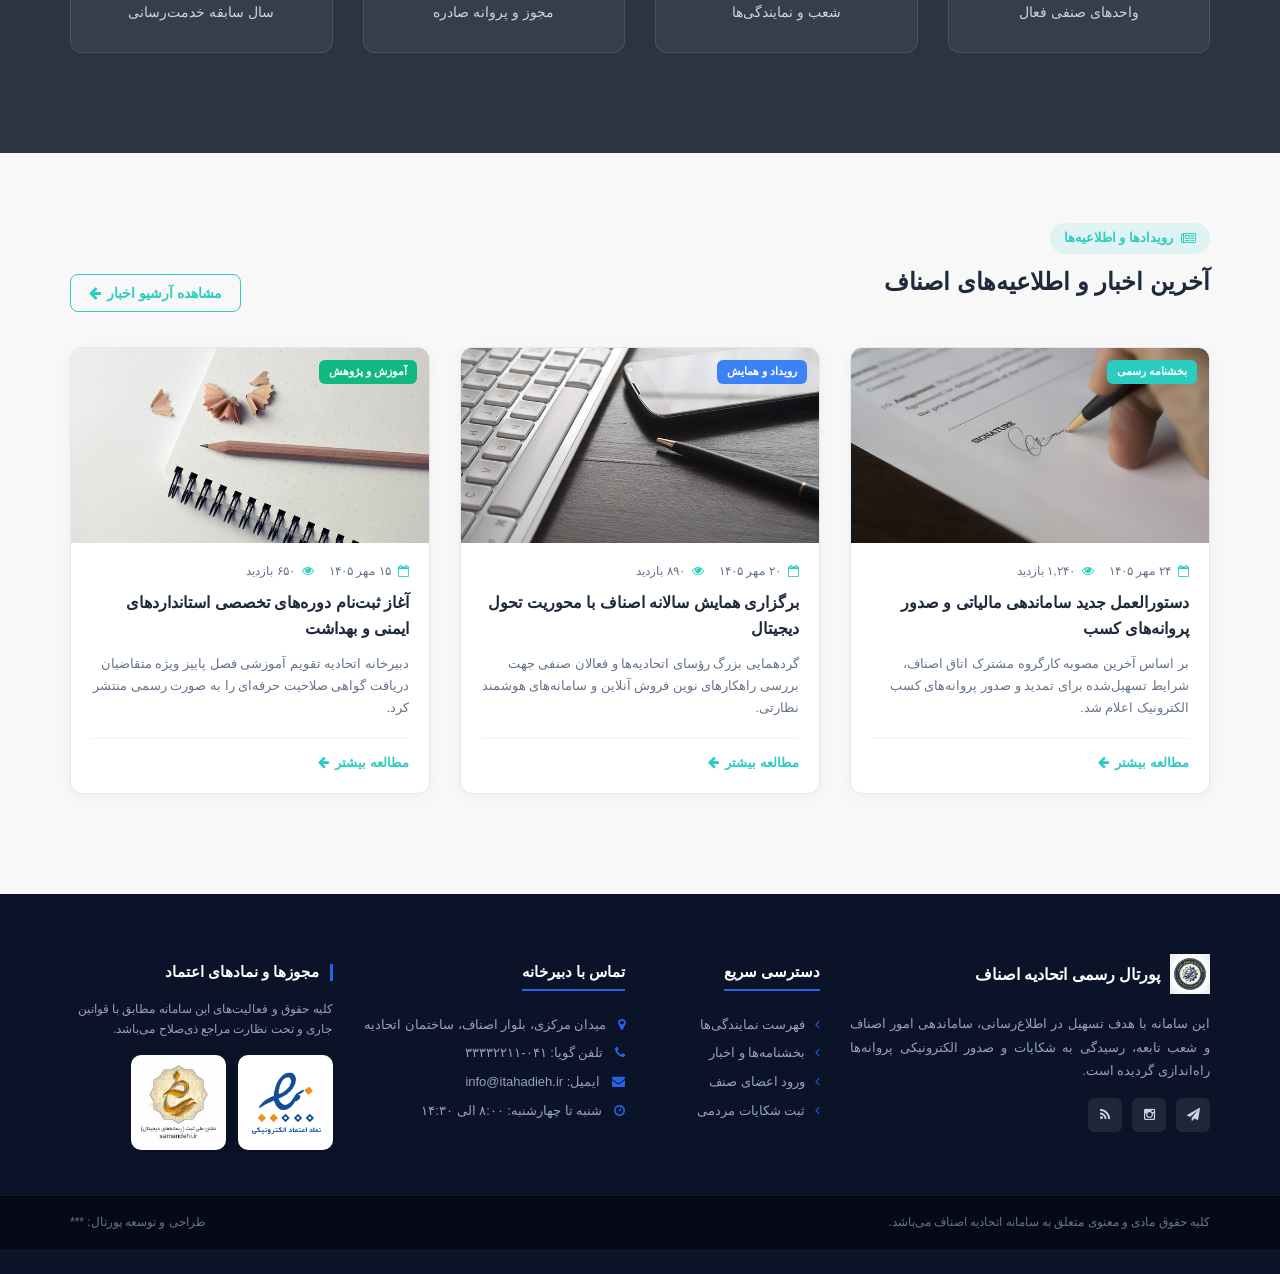
==== commit b4156df3: "clean html and css, updated news section" ====
--- a/index.html
+++ b/index.html
@@ -1887,75 +1887,118 @@
     </section>
     <!-- ================= پایان بخش آمار ================= -->
 
-    <!-- ================= بخش آخرین اخبار و اطلاعیه‌ها ================= -->
-    <section
-      id="latest-news"
-      style="background-color: #f8fafc; padding: 70px 0; direction: rtl"
-    >
-      <div class="container">
-        <!-- عنوان بخش -->
-        <div class="row">
-          <div class="col-md-12">
-            <div
-              style="
-                text-align: right;
-                margin-bottom: 40px;
-                border-bottom: 2px solid #e2e8f0;
-                padding-bottom: 15px;
-                display: flex;
-                justify-content: space-between;
-                align-items: flex-end;
-                flex-wrap: wrap;
-                gap: 10px;
-              "
-            >
-              <div>
-                <span
-                  style="
-                    color: #2563eb;
-                    font-weight: bold;
-                    font-size: 13px;
-                    letter-spacing: 1px;
-                    display: block;
-                    margin-bottom: 5px;
-                  "
-                  >پورتال اطلاع‌رسانی</span
-                >
-                <h2
-                  style="
-                    font-size: 24px;
-                    font-weight: 800;
-                    color: #0f172a;
-                    margin: 0;
-                    position: relative;
-                  "
-                >
-                  آخرین اخبار و اطلاعیه‌های اصناف
-                </h2>
-              </div>
-              <a
-                href="#"
-                class="btn btn-default"
-                style="
-                  border-radius: 8px;
-                  font-size: 13px;
-                  font-weight: bold;
-                  border: 1px solid #cbd5e1;
-                  background: #ffffff;
-                  color: #334155;
-                  padding: 7px 18px;
-                  transition: all 0.3s;
-                "
-              >
-                مشاهده آرشیو اخبار
-                <i class="fa fa-angle-left" style="margin-right: 5px"></i>
+  <!-- =========================
+       بخش آخرین اخبار و اطلاعیه‌ها
+       ========================= -->
+  <section id="latest-news" class="news-section">
+    <div class="container">
+      
+      <!-- عنوان بخش و لینک آرشیو -->
+      <div class="row">
+        <div class="col-xs-12">
+          <div class="news-section-header">
+            <div>
+              <div class="news-badge">
+                <i class="fa fa-newspaper-o"></i> رویدادها و اطلاعیه‌ها
+              </div>
+              <h2 class="news-section-title">آخرین اخبار و اطلاعیه‌های اصناف</h2>
+            </div>
+            <div>
+              <a href="news.html" class="news-archive-link">
+                مشاهده آرشیو اخبار <i class="fa fa-arrow-left"></i>
               </a>
             </div>
           </div>
         </div>
-        <a href="news.html" class="btn btn-primary">مشاهده اخبار</a>
       </div>
-    </section>
+
+      <!-- لیست کارت‌های خبر -->
+      <div class="row">
+
+        <!-- خبر اول -->
+        <div class="col-md-4 col-sm-6">
+          <article class="news-card">
+            <div class="news-card-img">
+              <img src="assets/images/blog-img-1.jpg" alt="دستورالعمل ساماندهی مالیاتی">
+              <span class="news-card-tag">بخشنامه رسمی</span>
+            </div>
+            <div class="news-card-body">
+              <div class="news-card-meta">
+                <span><i class="fa fa-calendar-o"></i> ۲۴ مهر ۱۴۰۵</span>
+                <span><i class="fa fa-eye"></i> ۱,۲۴۰ بازدید</span>
+              </div>
+              <h3 class="news-card-title">
+                <a href="news-single.html?id=1">دستورالعمل جدید ساماندهی مالیاتی و صدور پروانه‌های کسب</a>
+              </h3>
+              <p class="news-card-desc">
+                بر اساس آخرین مصوبه کارگروه مشترک اتاق اصناف، شرایط تسهیل‌شده برای تمدید و صدور پروانه‌های کسب الکترونیک اعلام شد.
+              </p>
+              <div class="news-card-footer">
+                <a href="news-single.html?id=1" class="news-read-more">
+                  مطالعه بیشتر <i class="fa fa-arrow-left"></i>
+                </a>
+              </div>
+            </div>
+          </article>
+        </div>
+
+        <!-- خبر دوم -->
+        <div class="col-md-4 col-sm-6">
+          <article class="news-card">
+            <div class="news-card-img">
+              <img src="assets/images/blog-img-2.jpg" alt="همایش سالانه اصناف">
+              <span class="news-card-tag" style="background-color: #3b82f6;">رویداد و همایش</span>
+            </div>
+            <div class="news-card-body">
+              <div class="news-card-meta">
+                <span><i class="fa fa-calendar-o"></i> ۲۰ مهر ۱۴۰۵</span>
+                <span><i class="fa fa-eye"></i> ۸۹۰ بازدید</span>
+              </div>
+              <h3 class="news-card-title">
+                <a href="news-single.html?id=2">برگزاری همایش سالانه اصناف با محوریت تحول دیجیتال</a>
+              </h3>
+              <p class="news-card-desc">
+                گردهمایی بزرگ رؤسای اتحادیه‌ها و فعالان صنفی جهت بررسی راهکارهای نوین فروش آنلاین و سامانه‌های هوشمند نظارتی.
+              </p>
+              <div class="news-card-footer">
+                <a href="news-single.html?id=2" class="news-read-more">
+                  مطالعه بیشتر <i class="fa fa-arrow-left"></i>
+                </a>
+              </div>
+            </div>
+          </article>
+        </div>
+
+        <!-- خبر سوم -->
+        <div class="col-md-4 col-sm-6">
+          <article class="news-card">
+            <div class="news-card-img">
+              <img src="assets/images/blog-img-3.jpg" alt="دوره‌های تخصصی ایمنی و بهداشت">
+              <span class="news-card-tag" style="background-color: #10b981;">آموزش و پژوهش</span>
+            </div>
+            <div class="news-card-body">
+              <div class="news-card-meta">
+                <span><i class="fa fa-calendar-o"></i> ۱۵ مهر ۱۴۰۵</span>
+                <span><i class="fa fa-eye"></i> ۶۵۰ بازدید</span>
+              </div>
+              <h3 class="news-card-title">
+                <a href="news-single.html?id=3">آغاز ثبت‌نام دوره‌های تخصصی استانداردهای ایمنی و بهداشت</a>
+              </h3>
+              <p class="news-card-desc">
+                دبیرخانه اتحادیه تقویم آموزشی فصل پاییز ویژه متقاضیان دریافت گواهی صلاحیت حرفه‌ای را به صورت رسمی منتشر کرد.
+              </p>
+              <div class="news-card-footer">
+                <a href="news-single.html?id=3" class="news-read-more">
+                  مطالعه بیشتر <i class="fa fa-arrow-left"></i>
+                </a>
+              </div>
+            </div>
+          </article>
+        </div>
+
+      </div>
+    </div>
+  </section>
     <!-- ================= پایان بخش آخرین اخبار ================= -->
 
     <!-- ================= فوتر پورتال اتحادیه ================= -->
--- a/style.css
+++ b/style.css
@@ -2328,6 +2328,1409 @@
   max-width: 100%;
 }
 
+/* ===================================================
+   بخش اخبار و اطلاعیه‌ها (News & Single Article Styles)
+   =================================================== */
+.news-section {
+  padding: 70px 0;
+  background-color: #f8fafc;
+  direction: rtl;
+}
+
+.news-section-header {
+  display: flex;
+  justify-content: space-between;
+  align-items: flex-end;
+  flex-wrap: wrap;
+  gap: 15px;
+  margin-bottom: 35px;
+}
+
+.news-badge {
+  display: inline-flex;
+  align-items: center;
+  gap: 8px;
+  background-color: rgba(43, 205, 193, 0.12);
+  color: #2bcdc1;
+  padding: 6px 14px;
+  border-radius: 20px;
+  font-size: 13px;
+  font-weight: 700;
+  margin-bottom: 8px;
+}
+
+.news-section-title {
+  font-size: 24px;
+  font-weight: 800;
+  color: #1e293b;
+  margin: 0;
+}
+
+.news-archive-link {
+  display: inline-flex;
+  align-items: center;
+  gap: 6px;
+  color: #2bcdc1;
+  font-weight: 700;
+  font-size: 14px;
+  text-decoration: none;
+  padding: 8px 18px;
+  border: 1px solid #2bcdc1;
+  border-radius: 8px;
+  transition: all 0.3s ease;
+}
+
+.news-archive-link:hover {
+  background-color: #2bcdc1;
+  color: #ffffff;
+  text-decoration: none;
+}
+
+/* کارت‌های اخبار در صفحه اصلی */
+.news-card {
+  background: #ffffff;
+  border-radius: 12px;
+  overflow: hidden;
+  box-shadow: 0 4px 15px rgba(0, 0, 0, 0.04);
+  border: 1px solid #e2e8f0;
+  height: 100%;
+  display: flex;
+  flex-direction: column;
+  transition:
+    transform 0.3s ease,
+    box-shadow 0.3s ease;
+  margin-bottom: 30px;
+}
+
+.news-card:hover {
+  transform: translateY(-5px);
+  box-shadow: 0 10px 25px rgba(0, 0, 0, 0.08);
+}
+
+.news-card-img {
+  position: relative;
+  overflow: hidden;
+  height: 195px;
+}
+
+.news-card-img img {
+  width: 100%;
+  height: 100%;
+  object-fit: cover;
+  transition: transform 0.4s ease;
+}
+
+.news-card:hover .news-card-img img {
+  transform: scale(1.05);
+}
+
+.news-card-tag {
+  position: absolute;
+  top: 12px;
+  right: 12px;
+  background-color: #2bcdc1;
+  color: #ffffff;
+  font-size: 11px;
+  font-weight: 700;
+  padding: 4px 10px;
+  border-radius: 6px;
+}
+
+.news-card-body {
+  padding: 20px;
+  flex-grow: 1;
+  display: flex;
+  flex-direction: column;
+}
+
+.news-card-meta {
+  display: flex;
+  gap: 15px;
+  color: #64748b;
+  font-size: 12px;
+  margin-bottom: 10px;
+}
+
+.news-card-meta i {
+  color: #2bcdc1;
+  margin-left: 4px;
+}
+
+.news-card-title {
+  font-size: 16px;
+  font-weight: 700;
+  line-height: 1.6;
+  margin: 0 0 12px 0;
+}
+
+.news-card-title a {
+  color: #1e293b;
+  text-decoration: none;
+  transition: color 0.2s ease;
+}
+
+.news-card-title a:hover {
+  color: #2bcdc1;
+}
+
+.news-card-desc {
+  color: #64748b;
+  font-size: 13px;
+  line-height: 1.7;
+  margin-bottom: 18px;
+  flex-grow: 1;
+}
+
+.news-card-footer {
+  border-top: 1px solid #f1f5f9;
+  padding-top: 12px;
+}
+
+.news-read-more {
+  display: inline-flex;
+  align-items: center;
+  gap: 6px;
+  color: #2bcdc1;
+  font-weight: 700;
+  font-size: 13px;
+  text-decoration: none;
+  transition: gap 0.2s ease;
+}
+
+.news-read-more:hover {
+  gap: 10px;
+  color: #23a99f;
+  text-decoration: none;
+}
+
+/* استایل صفحه تک‌خبر (news-single.html) */
+.single-news-wrap {
+  background: #ffffff;
+  border-radius: 14px;
+  border: 1px solid #e2e8f0;
+  box-shadow: 0 4px 20px rgba(0, 0, 0, 0.04);
+  padding: 30px;
+  margin: 40px auto;
+  direction: rtl;
+}
+
+.single-news-cover {
+  width: 100%;
+  max-height: 420px;
+  object-fit: cover;
+  border-radius: 10px;
+  margin-bottom: 25px;
+}
+
+.single-news-title {
+  font-size: 26px;
+  font-weight: 800;
+  color: #1e293b;
+  line-height: 1.6;
+  margin-bottom: 15px;
+}
+
+.single-news-content {
+  font-size: 15px;
+  color: #334155;
+  line-height: 2.1;
+  margin-top: 25px;
+  text-align: justify;
+}
+
+.single-news-content p {
+  margin-bottom: 18px;
+}
+/* پابان استایل صفحه تک‌ خبر (news-single.html) */
+
+/* ===================================================
+   بخش اخبار، کارت‌ها و صفحه تک‌خبر (بدون استایل این‌لاین)
+   =================================================== */
+
+/* بدنه صفحه خبر */
+.news-page-body {
+  background-color: #f1f5f9;
+}
+
+/* هدر مینیمال صفحه تک‌خبر */
+.news-single-header {
+  background-color: #ffffff;
+  border-bottom: 1px solid #e2e8f0;
+  padding: 16px 0;
+}
+
+.news-single-nav {
+  display: flex;
+  justify-content: space-between;
+  align-items: center;
+}
+
+.news-brand-link {
+  font-weight: 800;
+  font-size: 18px;
+  color: #1e293b;
+  text-decoration: none;
+}
+
+.news-brand-icon {
+  color: #2bcdc1;
+  margin-left: 6px;
+}
+
+.news-header-actions {
+  display: flex;
+  gap: 10px;
+}
+
+.news-btn-home {
+  background-color: #2bcdc1;
+  color: #ffffff;
+}
+
+.news-btn-home:hover {
+  background-color: #23a99f;
+  color: #ffffff;
+}
+
+/* بخش اخبار در صفحه اصلی */
+.news-section {
+  padding: 70px 0;
+  background-color: #f8fafc;
+  direction: rtl;
+}
+
+.news-section-header {
+  display: flex;
+  justify-content: space-between;
+  align-items: flex-end;
+  flex-wrap: wrap;
+  gap: 15px;
+  margin-bottom: 35px;
+}
+
+.news-badge {
+  display: inline-flex;
+  align-items: center;
+  gap: 8px;
+  background-color: rgba(43, 205, 193, 0.12);
+  color: #2bcdc1;
+  padding: 6px 14px;
+  border-radius: 20px;
+  font-size: 13px;
+  font-weight: 700;
+  margin-bottom: 8px;
+}
+
+.news-section-title {
+  font-size: 24px;
+  font-weight: 800;
+  color: #1e293b;
+  margin: 0;
+}
+
+.news-archive-link {
+  display: inline-flex;
+  align-items: center;
+  gap: 6px;
+  color: #2bcdc1;
+  font-weight: 700;
+  font-size: 14px;
+  text-decoration: none;
+  padding: 8px 18px;
+  border: 1px solid #2bcdc1;
+  border-radius: 8px;
+  transition: all 0.3s ease;
+}
+
+.news-archive-link:hover {
+  background-color: #2bcdc1;
+  color: #ffffff;
+  text-decoration: none;
+}
+
+/* کارت‌های اخبار صفحه اصلی */
+.news-card-col {
+  margin-bottom: 30px;
+}
+
+.news-card {
+  background: #ffffff;
+  border-radius: 12px;
+  overflow: hidden;
+  box-shadow: 0 4px 15px rgba(0, 0, 0, 0.04);
+  border: 1px solid #e2e8f0;
+  height: 100%;
+  display: flex;
+  flex-direction: column;
+  transition:
+    transform 0.3s ease,
+    box-shadow 0.3s ease;
+}
+
+.news-card:hover {
+  transform: translateY(-5px);
+  box-shadow: 0 10px 25px rgba(0, 0, 0, 0.08);
+}
+
+.news-card-img {
+  position: relative;
+  overflow: hidden;
+  height: 195px;
+}
+
+.news-card-img img {
+  width: 100%;
+  height: 100%;
+  object-fit: cover;
+  transition: transform 0.4s ease;
+}
+
+.news-card:hover .news-card-img img {
+  transform: scale(1.05);
+}
+
+.news-card-tag {
+  position: absolute;
+  top: 12px;
+  right: 12px;
+  background-color: #2bcdc1;
+  color: #ffffff;
+  font-size: 11px;
+  font-weight: 700;
+  padding: 4px 10px;
+  border-radius: 6px;
+}
+
+.news-tag-blue {
+  background-color: #3b82f6;
+}
+
+.news-tag-green {
+  background-color: #10b981;
+}
+
+.news-card-body {
+  padding: 20px;
+  flex-grow: 1;
+  display: flex;
+  flex-direction: column;
+}
+
+.news-card-meta {
+  display: flex;
+  gap: 15px;
+  color: #64748b;
+  font-size: 12px;
+  margin-bottom: 10px;
+}
+
+.news-card-meta i {
+  color: #2bcdc1;
+  margin-left: 4px;
+}
+
+.news-card-title {
+  font-size: 16px;
+  font-weight: 700;
+  line-height: 1.6;
+  margin: 0 0 12px 0;
+}
+
+.news-card-title a {
+  color: #1e293b;
+  text-decoration: none;
+  transition: color 0.2s ease;
+}
+
+.news-card-title a:hover {
+  color: #2bcdc1;
+}
+
+.news-card-desc {
+  color: #64748b;
+  font-size: 13px;
+  line-height: 1.7;
+  margin-bottom: 18px;
+  flex-grow: 1;
+}
+
+.news-card-footer {
+  border-top: 1px solid #f1f5f9;
+  padding-top: 12px;
+}
+
+.news-read-more {
+  display: inline-flex;
+  align-items: center;
+  gap: 6px;
+  color: #2bcdc1;
+  font-weight: 700;
+  font-size: 13px;
+  text-decoration: none;
+  transition: gap 0.2s ease;
+}
+
+.news-read-more:hover {
+  gap: 10px;
+  color: #23a99f;
+  text-decoration: none;
+}
+
+/* استایل کانتینر صفحه تک‌خبر */
+.single-news-wrap {
+  background: #ffffff;
+  border-radius: 14px;
+  border: 1px solid #e2e8f0;
+  box-shadow: 0 4px 20px rgba(0, 0, 0, 0.04);
+  padding: 30px;
+  margin: 40px auto;
+  direction: rtl;
+}
+
+.single-news-tag-box {
+  margin-bottom: 15px;
+}
+
+.single-news-title {
+  font-size: 26px;
+  font-weight: 800;
+  color: #1e293b;
+  line-height: 1.6;
+  margin-bottom: 15px;
+}
+
+.single-news-meta-box {
+  margin-bottom: 25px;
+  border-bottom: 1px solid #f1f5f9;
+  padding-bottom: 15px;
+}
+
+.single-news-cover {
+  width: 100%;
+  max-height: 420px;
+  object-fit: cover;
+  border-radius: 10px;
+  margin-bottom: 25px;
+}
+
+.single-news-content {
+  font-size: 15px;
+  color: #334155;
+  line-height: 2.1;
+  margin-top: 25px;
+  text-align: justify;
+}
+
+.single-news-content p {
+  margin-bottom: 18px;
+}
+
+.single-news-footer-nav {
+  margin-top: 35px;
+  padding-top: 20px;
+  border-top: 1px solid #e2e8f0;
+  display: flex;
+  justify-content: space-between;
+}
+
+/* ===================================================
+   استایل‌های هدر سازمانی اتحادیه
+   =================================================== */
+
+/* ساختار کلی هدر */
+.union-main-header {
+  background: #ffffff;
+  border-bottom: 2px solid #eef2f5;
+  padding: 15px 0;
+  direction: rtl;
+  text-align: right;
+}
+
+.union-header-row {
+  display: flex;
+  align-items: center;
+  justify-content: space-between;
+  flex-wrap: wrap;
+}
+
+/* ۱. سمت راست: لوگو و عنوان */
+.union-header-brand-col {
+  display: flex;
+  align-items: center;
+  justify-content: flex-start;
+  margin-bottom: 10px;
+}
+
+.union-header-brand-link {
+  text-decoration: none;
+  display: flex;
+  align-items: center;
+}
+
+.union-header-brand-link:hover,
+.union-header-brand-link:focus {
+  text-decoration: none;
+}
+
+.union-header-logo {
+  max-height: 55px;
+  margin-left: 12px;
+}
+
+.union-header-title {
+  margin: 0;
+  font-size: 19px;
+  font-weight: bold;
+  color: #1f2937;
+  line-height: 1.3;
+}
+
+.union-header-subtitle {
+  font-size: 12px;
+  color: #6b7280;
+  display: block;
+  margin-top: 4px;
+}
+
+/* ۲. بخش وسط: باکس تاریخ و آمار */
+.union-header-stat-col {
+  margin-bottom: 10px;
+}
+
+.union-header-stat-pill {
+  display: inline-flex;
+  align-items: center;
+  background: #f8fafc;
+  border: 1px solid #e2e8f0;
+  border-radius: 30px;
+  padding: 6px 18px;
+  font-size: 13px;
+  color: #475569;
+}
+
+.union-stat-date {
+  margin-left: 15px;
+}
+
+.union-stat-date i {
+  color: #3b82f6;
+  margin-left: 6px;
+}
+
+.union-stat-divider {
+  color: #cbd5e1;
+}
+
+.union-stat-views {
+  margin-right: 15px;
+}
+
+.union-stat-views i {
+  color: #10b981;
+  margin-left: 6px;
+}
+
+/* ۳. سمت چپ: شبکه‌ها، جستجو و فهرست */
+.union-header-actions-col {
+  display: flex;
+  align-items: center;
+  justify-content: flex-end;
+  gap: 8px;
+  margin-bottom: 10px;
+}
+
+.union-social-icons {
+  display: flex;
+  gap: 6px;
+  margin-left: 10px;
+}
+
+.union-social-btn {
+  width: 34px;
+  height: 34px;
+  border-radius: 50%;
+  background: #f1f5f9;
+  display: flex;
+  align-items: center;
+  justify-content: center;
+  text-decoration: none;
+  transition: all 0.2s ease;
+}
+
+.union-social-btn:hover {
+  transform: translateY(-2px);
+  text-decoration: none;
+}
+
+.union-social-instagram {
+  color: #e1306c;
+}
+
+.union-social-telegram {
+  color: #0088cc;
+}
+
+.union-social-official {
+  color: #f59e0b;
+}
+
+.union-social-btn i {
+  font-size: 16px;
+}
+
+.union-social-telegram i {
+  font-size: 14px;
+}
+
+/* کامپوننت جستجو در هدر */
+.header-search-wrapper {
+  position: relative;
+  display: inline-flex;
+  align-items: center;
+  vertical-align: middle;
+}
+
+.header-search-toggle-btn {
+  background: #ffffff;
+  border: 1px solid #e2e8f0;
+  border-radius: 8px;
+  width: 38px;
+  height: 38px;
+  min-width: 38px;
+  min-height: 38px;
+  padding: 0 !important;
+  margin: 0 !important;
+  display: flex !important;
+  align-items: center !important;
+  justify-content: center !important;
+  cursor: pointer;
+  color: #2bcdc1;
+  outline: none;
+  box-shadow: 0 1px 3px rgba(0, 0, 0, 0.05);
+  box-sizing: border-box !important;
+  overflow: hidden;
+  transition: all 0.2s ease;
+}
+
+.header-search-toggle-btn:hover {
+  border-color: #2bcdc1;
+  color: #23a99f;
+}
+
+/* ریست کامل استایل‌های مزاحم آیکون */
+.header-search-toggle-btn i.header-search-icon,
+.header-search-icon {
+  display: flex !important;
+  align-items: center !important;
+  justify-content: center !important;
+  width: 100% !important;
+  height: 100% !important;
+  margin: 0 !important;
+  padding: 0 !important;
+  font-size: 15px !important;
+  line-height: 1 !important;
+  vertical-align: middle !important;
+  transform: none !important;
+}
+
+.header-search-dropdown {
+  display: none;
+  position: absolute;
+  left: 0;
+  top: 46px;
+  z-index: 1000;
+  background: #ffffff;
+  border: 1px solid #e2e8f0;
+  border-radius: 8px;
+  padding: 6px;
+  box-shadow: 0 10px 25px rgba(0, 0, 0, 0.15);
+  width: 260px;
+  direction: rtl;
+}
+
+.header-search-form {
+  margin: 0;
+  display: flex;
+  gap: 5px;
+}
+
+.header-search-input {
+  height: 34px;
+  font-size: 12px;
+  border-radius: 6px;
+  border: 1px solid #cbd5e1;
+  box-shadow: none;
+}
+
+.header-search-submit-btn {
+  border-radius: 6px;
+  padding: 0 12px;
+  height: 34px;
+}
+
+/* دکمه منوی موبایل / فهرست */
+.union-menu-toggle-btn {
+  border-radius: 8px;
+  font-weight: bold;
+  padding: 7px 16px;
+  background: #2563eb;
+  border: none;
+  display: flex;
+  align-items: center;
+}
+
+.union-menu-toggle-btn i {
+  margin-left: 6px;
+}
+
+/* منوی جمع‌شونده (Collapse Nav) */
+.union-main-nav-collapse {
+  background: #1e293b;
+  border-top: 1px solid #334155;
+  padding: 10px 0;
+}
+
+.union-main-nav-list {
+  margin: 0;
+  padding: 0;
+  display: flex;
+  flex-wrap: wrap;
+  gap: 8px;
+  list-style: none;
+  float: none;
+}
+
+.union-nav-link {
+  color: #cbd5e1;
+  font-weight: 500;
+  font-size: 13px;
+  padding: 8px 14px;
+  border-radius: 6px;
+  text-decoration: none;
+  display: inline-flex;
+  align-items: center;
+  gap: 6px;
+  transition: all 0.2s ease;
+}
+
+.union-nav-link:hover,
+.union-nav-link:focus {
+  color: #ffffff;
+  background-color: rgba(255, 255, 255, 0.05);
+  text-decoration: none;
+}
+
+.union-nav-link i {
+  color: #2bcdc1;
+}
+
+.union-nav-item-active {
+  background: rgba(43, 205, 193, 0.15);
+  border-radius: 6px;
+}
+
+.union-nav-link-active {
+  color: #2bcdc1;
+  font-weight: 700;
+  font-size: 13px;
+  padding: 8px 14px;
+  text-decoration: none;
+  display: inline-flex;
+  align-items: center;
+  gap: 6px;
+}
+
+.union-nav-link-active:hover,
+.union-nav-link-active:focus {
+  color: #2bcdc1;
+  text-decoration: none;
+}
+
+.union-nav-link-active i {
+  color: #2bcdc1;
+}
+/* ===================================================
+  پایان استایل‌های هدر سازمانی اتحادیه
+   =================================================== */
+
+/* ==================================================== */
+/* رفع مشکل افتادن آیکون ذره‌بین جستجو */
+/* ==================================================== */
+#search-toggle-btn,
+.header-search-toggle-btn {
+  position: relative !important;
+  display: inline-flex !important;
+  align-items: center !important;
+  justify-content: center !important;
+  width: 38px !important;
+  height: 38px !important;
+  min-width: 38px !important;
+  min-height: 38px !important;
+  padding: 0 !important;
+  margin: 0 !important;
+  border: 1px solid #e2e8f0 !important;
+  border-radius: 8px !important;
+  background-color: #ffffff !important;
+  cursor: pointer;
+  box-sizing: border-box !important;
+  overflow: hidden !important;
+}
+
+/* خنثی کردن پوزیشن absolute قدیمی و نشاندن آیکون در مرکز */
+#search-toggle-btn #search-icon,
+#search-toggle-btn i,
+.header-search-icon {
+  position: static !important;
+  top: auto !important;
+  left: auto !important;
+  right: auto !important;
+  bottom: auto !important;
+  display: inline-block !important;
+  margin: 0 !important;
+  padding: 0 !important;
+  font-size: 15px !important;
+  line-height: 1 !important;
+  color: #2bcdc1 !important;
+  transform: none !important;
+}
+
+#search-toggle-btn:hover {
+  border-color: #2bcdc1 !important;
+}
+#search-toggle-btn:hover #search-icon,
+#search-toggle-btn:hover i {
+  color: #23a99f !important;
+}
+
+
+/* ==================================================== */
+/* استایل‌های اختصاصی صفحه مشخصات اتحادیه و کامپوننت‌های آن */
+/* ==================================================== */
+
+/* --- هدر سازمانی اتحادیه --- */
+.org-header {
+  background: #ffffff;
+  border-bottom: 2px solid #eef2f5;
+  padding: 15px 0;
+  direction: rtl;
+  text-align: right;
+}
+
+.org-header-row {
+  display: flex;
+  align-items: center;
+  justify-content: space-between;
+  flex-wrap: wrap;
+}
+
+.org-header-brand-col {
+  display: flex;
+  align-items: center;
+  justify-content: flex-start;
+  margin-bottom: 10px;
+}
+
+.org-header-brand-link {
+  text-decoration: none;
+  display: flex;
+  align-items: center;
+}
+
+.org-header-logo {
+  max-height: 55px;
+  margin-left: 12px;
+}
+
+.org-header-title {
+  margin: 0;
+  font-size: 19px;
+  font-weight: bold;
+  color: #1f2937;
+  line-height: 1.3;
+}
+
+.org-header-subtitle {
+  font-size: 12px;
+  color: #6b7280;
+  display: block;
+  margin-top: 4px;
+}
+
+.org-header-stats-col {
+  margin-bottom: 10px;
+}
+
+.org-header-stats-badge {
+  display: inline-flex;
+  align-items: center;
+  background: #f8fafc;
+  border: 1px solid #e2e8f0;
+  border-radius: 30px;
+  padding: 6px 18px;
+  font-size: 13px;
+  color: #475569;
+}
+
+.org-header-stat-item-left {
+  margin-left: 15px;
+}
+
+.org-header-stat-item-right {
+  margin-right: 15px;
+}
+
+.org-header-stat-divider {
+  color: #cbd5e1;
+}
+
+.org-header-actions-col {
+  display: flex;
+  align-items: center;
+  justify-content: flex-end;
+  gap: 8px;
+  margin-bottom: 10px;
+}
+
+.org-social-icons {
+  display: flex;
+  gap: 6px;
+  margin-left: 10px;
+}
+
+.org-social-link {
+  width: 34px;
+  height: 34px;
+  border-radius: 50%;
+  background: #f1f5f9;
+  display: flex;
+  align-items: center;
+  justify-content: center;
+  text-decoration: none;
+}
+
+.org-social-link.instagram { color: #e1306c; }
+.org-social-link.telegram { color: #0088cc; }
+.org-social-link.official { color: #f59e0b; }
+
+#header-search-box {
+  display: none;
+  position: absolute;
+  left: 0;
+  top: 46px;
+  z-index: 1000;
+  background: #ffffff;
+  border: 1px solid #e2e8f0;
+  border-radius: 8px;
+  padding: 6px;
+  box-shadow: 0 10px 25px rgba(0, 0, 0, 0.15);
+  width: 260px;
+  direction: rtl;
+}
+
+#header-search-form {
+  margin: 0;
+  display: flex;
+  gap: 5px;
+}
+
+#header-search-input {
+  height: 34px;
+  font-size: 12px;
+  border-radius: 6px;
+  border: 1px solid #cbd5e1;
+  box-shadow: none;
+}
+
+.header-search-submit-btn {
+  border-radius: 6px;
+  padding: 0 12px;
+  height: 34px;
+}
+
+.org-menu-toggle-btn {
+  border-radius: 8px;
+  font-weight: bold;
+  padding: 7px 16px;
+  background: #2563eb;
+  border: none;
+  display: flex;
+  align-items: center;
+}
+
+.custom-main-nav {
+  background: #1e293b;
+  border-top: 1px solid #334155;
+  padding: 10px 0;
+}
+
+.custom-main-nav .navbar-nav {
+  margin: 0;
+  padding: 0;
+  display: flex;
+  flex-wrap: wrap;
+  gap: 8px;
+  list-style: none;
+  float: none;
+}
+
+.custom-main-nav .navbar-nav > li > a {
+  color: #cbd5e1;
+  font-weight: 500;
+  font-size: 13px;
+  padding: 8px 14px;
+  border-radius: 6px;
+  text-decoration: none;
+  display: inline-flex;
+  align-items: center;
+  gap: 6px;
+  transition: all 0.2s;
+}
+
+/* --- بدنه صفحه اتحادیه و کارت‌ها --- */
+.union-page-container {
+  padding: 40px 15px;
+}
+
+.card-box {
+  background: #ffffff;
+  border-radius: 12px;
+  box-shadow: 0 4px 15px rgba(0, 0, 0, 0.04);
+  border: 1px solid #edf2f7;
+  padding: 25px;
+  margin-bottom: 25px;
+}
+
+.union-intro-header {
+  display: flex;
+  align-items: center;
+  margin-bottom: 20px;
+}
+
+.union-intro-logo {
+  width: 70px;
+  height: 70px;
+  border-radius: 12px;
+  background: #f8fafc;
+  padding: 8px;
+  border: 1px solid #e2e8f0;
+  margin-left: 20px;
+}
+
+.badge-tag {
+  display: inline-block;
+  background: #f1f5f9;
+  color: #64748b;
+  font-size: 13px;
+  padding: 3px 10px;
+  border-radius: 6px;
+  margin-bottom: 4px;
+}
+
+.union-intro-title {
+  margin: 8px 0 0;
+  font-size: 22px;
+  font-weight: bold;
+  color: #0f172a;
+}
+
+.union-divider-light {
+  border: 0;
+  border-top: 1px solid #f1f5f9;
+  margin: 20px 0;
+}
+
+.union-block-title {
+  font-size: 16px;
+  font-weight: bold;
+  color: #334155;
+  margin-bottom: 15px;
+}
+
+.union-block-title-spacing {
+  font-size: 16px;
+  font-weight: bold;
+  color: #334155;
+  margin: 25px 0 15px;
+}
+
+.union-description-text {
+  line-height: 1.9;
+  color: #475569;
+  font-size: 14px;
+  text-align: justify;
+}
+
+.union-services-list {
+  color: #475569;
+  font-size: 14px;
+  line-height: 2;
+  padding-right: 20px;
+  margin-bottom: 0;
+}
+
+.sidebar-contact-title {
+  font-size: 16px;
+  font-weight: bold;
+  color: #0f172a;
+  margin-top: 0;
+  margin-bottom: 20px;
+  border-bottom: 2px solid #2563eb;
+  padding-bottom: 10px;
+}
+
+.info-row {
+  display: flex;
+  align-items: flex-start;
+  margin-bottom: 16px;
+  gap: 10px;
+  color: #334155;
+  font-size: 14px;
+}
+
+.info-row i {
+  color: #2563eb;
+  margin-top: 3px;
+}
+
+.info-row-wrap {
+  flex-wrap: wrap;
+  gap: 6px;
+}
+
+.info-row-full {
+  display: flex;
+  align-items: center;
+  width: 100%;
+}
+
+.info-row-full i {
+  font-size: 18px;
+  margin-left: 8px;
+}
+
+.info-row-badge-container {
+  margin-right: 28px;
+  width: 100%;
+}
+
+.contact-actions {
+  margin-top: 25px;
+  display: flex;
+  flex-direction: column;
+  gap: 10px;
+}
+
+.contact-actions .btn-call {
+  background: #2563eb;
+  color: #ffffff;
+  padding: 10px;
+  border-radius: 8px;
+  font-weight: bold;
+  text-align: center;
+  text-decoration: none;
+}
+
+.contact-actions .btn-call:hover {
+  background: #1d4ed8;
+  color: #ffffff;
+}
+
+.contact-actions .btn-route {
+  background: #f8fafc;
+  color: #475569;
+  border: 1px solid #cbd5e1;
+  padding: 10px;
+  border-radius: 8px;
+  font-weight: bold;
+  text-align: center;
+  text-decoration: none;
+}
+
+.contact-actions .btn-route:hover {
+  background: #e2e8f0;
+  color: #1e293b;
+}
+
+/* --- نقشه --- */
+.map-card {
+  margin-top: 25px;
+  border-radius: 10px;
+  overflow: hidden;
+  box-shadow: 0 2px 10px rgba(0,0,0,0.05);
+  background: #ffffff;
+  border: 1px solid #e2e8f0;
+}
+
+.map-card-header {
+  display: flex;
+  justify-content: space-between;
+  align-items: center;
+  background: #f8fafc;
+  padding: 15px 20px;
+}
+
+.map-card-title {
+  margin: 0;
+  font-size: 17px;
+  font-weight: bold;
+  color: #0f172a;
+}
+
+.map-external-btn {
+  border-radius: 4px;
+}
+
+.map-card-body {
+  padding: 0;
+}
+
+.map-canvas {
+  width: 100%;
+  height: 350px;
+}
+
+/* --- نظرات و بازخوردها --- */
+.comments-main-card {
+  margin-top: 30px;
+  border-radius: 10px;
+  background: #ffffff;
+  border: 1px solid #e2e8f0;
+  box-shadow: 0 2px 10px rgba(0,0,0,0.05);
+  padding: 25px;
+}
+
+.comment-card-item {
+  border: 1px solid #e2e8f0;
+  border-radius: 10px;
+  padding: 16px;
+  margin-bottom: 14px;
+  background: #ffffff;
+  box-shadow: 0 1px 3px rgba(0,0,0,0.03);
+}
+
+.comment-card-header {
+  display: flex;
+  justify-content: space-between;
+  align-items: center;
+  flex-wrap: wrap;
+  gap: 8px;
+  margin-bottom: 10px;
+  border-bottom: 1px solid #f1f5f9;
+  padding-bottom: 8px;
+}
+
+.comment-author-box {
+  display: flex;
+  align-items: center;
+  gap: 8px;
+}
+
+.comment-author-name {
+  color: #0f172a;
+  font-size: 14px;
+}
+
+.comment-badge-member {
+  background: #e0f2fe;
+  color: #0369a1;
+  font-size: 11px;
+  padding: 2px 8px;
+  border-radius: 12px;
+  margin-right: 4px;
+}
+
+.comment-badge-applicant {
+  background: #dcfce7;
+  color: #15803d;
+  font-size: 11px;
+  padding: 2px 8px;
+  border-radius: 12px;
+  margin-right: 4px;
+}
+
+.comment-badge-public {
+  background: #f1f5f9;
+  color: #475569;
+  font-size: 11px;
+  padding: 2px 8px;
+  border-radius: 12px;
+  margin-right: 4px;
+}
+
+.comment-meta-details {
+  font-size: 12px;
+  color: #64748b;
+  display: flex;
+  align-items: center;
+  gap: 8px;
+}
+
+.comment-stars {
+  color: #f59e0b;
+}
+
+.comment-meta-divider {
+  color: #cbd5e1;
+}
+
+.comment-message {
+  font-size: 13px;
+  color: #334155;
+  line-height: 1.8;
+  margin: 0;
+}
+
+.comments-divider-dashed {
+  border: 0;
+  border-top: 1px dashed #cbd5e1;
+  margin: 35px 0;
+}
+
+.comment-form-wrap {
+  background: #f8fafc;
+  padding: 25px;
+  border-radius: 8px;
+  border: 1px solid #e2e8f0;
+}
+
+.comment-form-heading {
+  margin-top: 0;
+  margin-bottom: 20px;
+  font-weight: bold;
+  color: #0f172a;
+}
+
+.star-rating-box {
+  direction: ltr;
+  font-size: 20px;
+  cursor: pointer;
+}
+
+/* بالن نقشه داخل اسکریپت */
+.leaflet-popup-content-box {
+  font-family: 'Vazirmatn FD', Tahoma, sans-serif;
+  text-align: right;
+  direction: rtl;
+  padding: 3px;
+}
+
+.leaflet-popup-title {
+  color: #0284c7;
+  font-size: 13.5px;
+  display: block;
+  margin-bottom: 4px;
+}
+
+.leaflet-popup-desc {
+  font-size: 12px;
+  color: #475569;
+  display: block;
+}
+
+/* ==================================================== */
+/* پایان استایل‌های اختصاصی صفحه مشخصات اتحادیه (union-details) */
+/* ==================================================== */
+
 /*======================///////////////
 			START RESPONSIVE STYLE
 =====================///////////////////////*/
